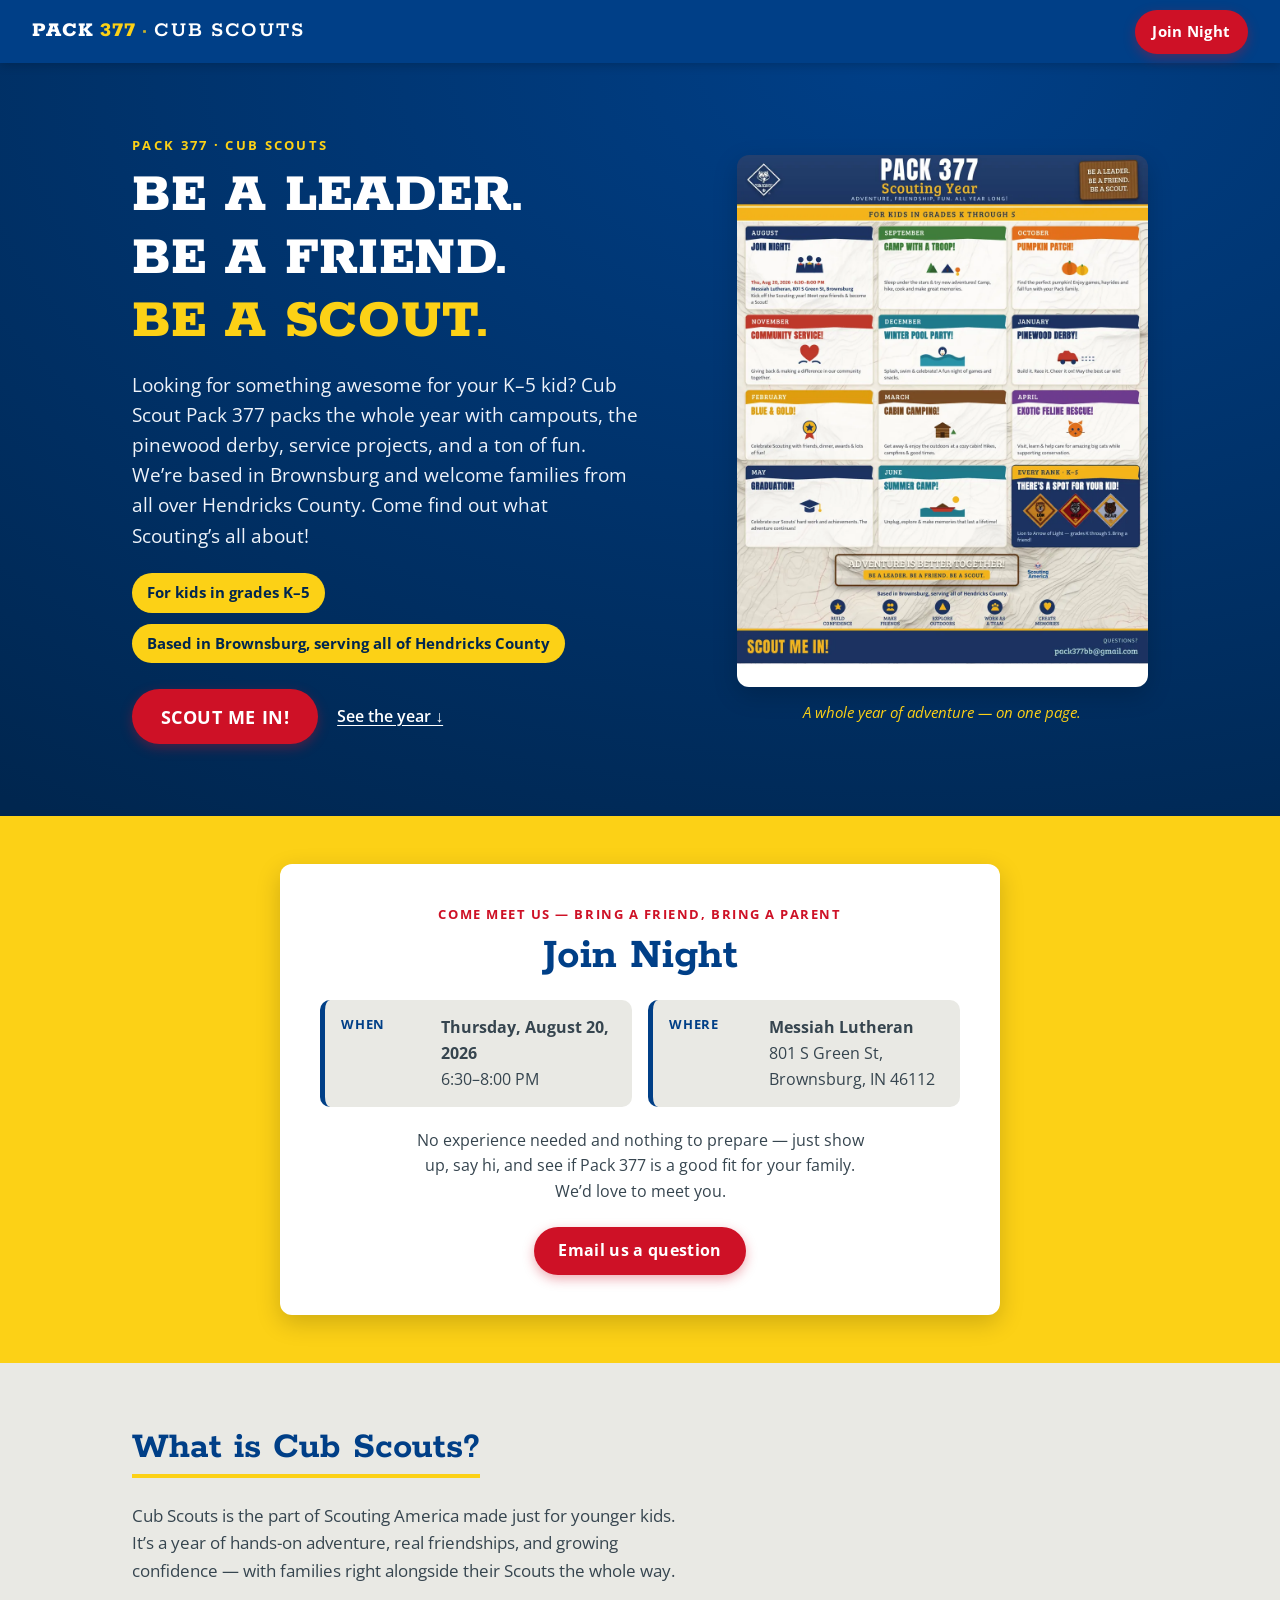
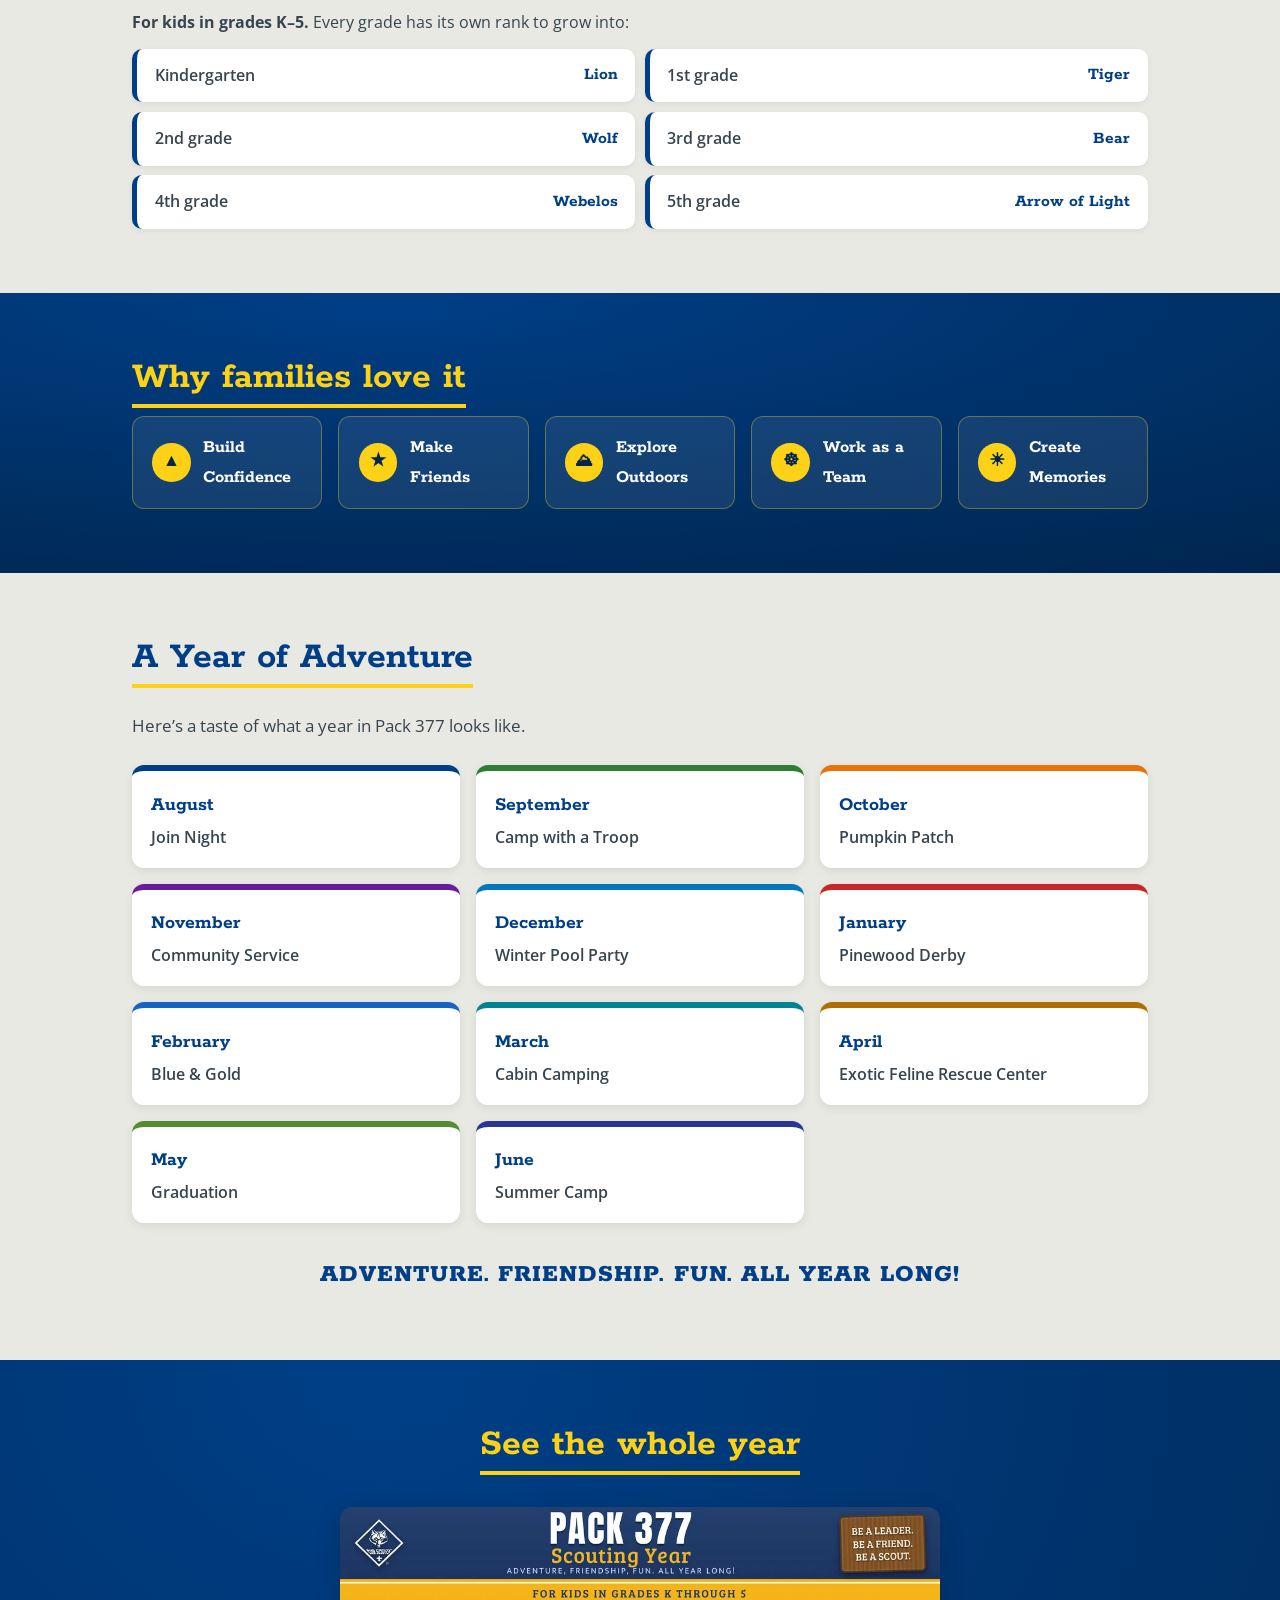
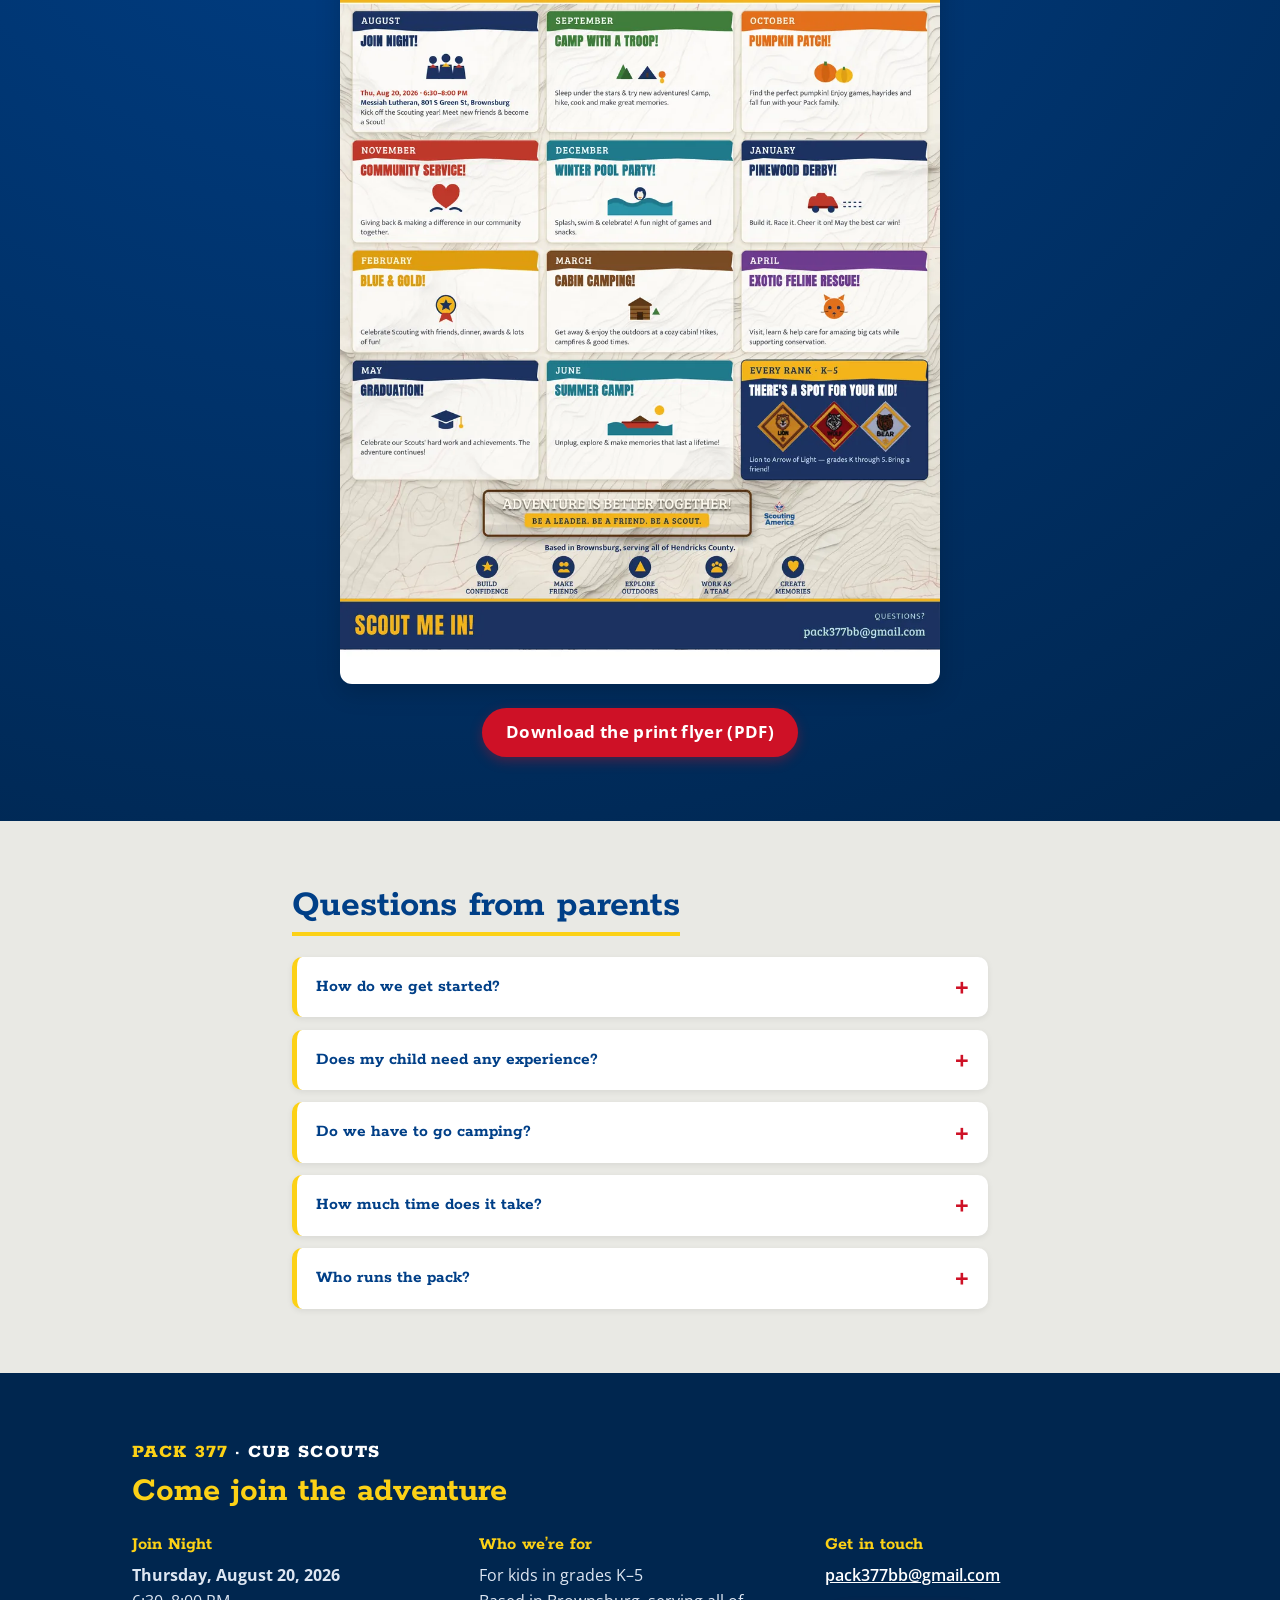
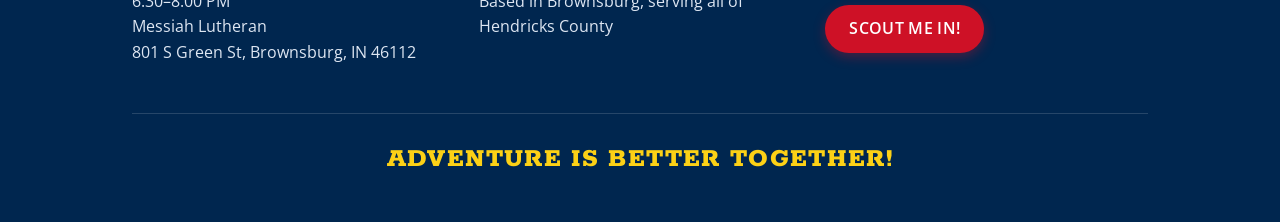
==== index.html @ d2c33398 "Build Pack 377 public recruiting site for GitHub Pages Static landing page (HTML + CSS, no build ste" ====
<!DOCTYPE html>
<html lang="en">
<head>
  <meta charset="utf-8">
  <meta name="viewport" content="width=device-width, initial-scale=1">
  <title>Cub Scout Pack 377 — Brownsburg, Indiana | Join Night Aug 20, 2026</title>
  <meta name="description" content="Cub Scout Pack 377 is for kids in grades K–5, based in Brownsburg and serving all of Hendricks County, Indiana. A whole year of campouts, the pinewood derby, and fun. Join Night: Thursday, August 20, 2026, 6:30–8:00 PM at Messiah Lutheran, Brownsburg.">
  <meta name="theme-color" content="#003F87">

  <!-- Open Graph -->
  <meta property="og:type" content="website">
  <meta property="og:title" content="Cub Scout Pack 377 — Brownsburg, Indiana">
  <meta property="og:description" content="For kids in grades K–5. Based in Brownsburg, serving all of Hendricks County. Join us at Join Night — Thursday, August 20, 2026, 6:30–8:00 PM at Messiah Lutheran.">
  <meta property="og:image" content="assets/flyer-scouting-year.png">
  <meta property="og:image:alt" content="Pack 377 Scouting Year flyer showing a full year of Cub Scout adventures for kids in grades K–5.">

  <link rel="preconnect" href="https://fonts.googleapis.com">
  <link rel="preconnect" href="https://fonts.gstatic.com" crossorigin>
  <link href="https://fonts.googleapis.com/css2?family=Rokkitt:wght@400;600;700;800&family=Open+Sans:wght@400;600;700&display=swap" rel="stylesheet">

  <link rel="stylesheet" href="assets/styles.css">
</head>
<body>
  <a class="skip" href="#main">Skip to content</a>

  <header class="site-header">
    <a class="lockup" href="#top" aria-label="Pack 377, Cub Scouts — home">
      <span class="lk-pack">PACK</span><span class="lk-num">377</span>
      <span class="lk-dot" aria-hidden="true">·</span>
      <span class="lk-cub">CUB SCOUTS</span>
    </a>
    <a class="btn btn-cta header-cta" href="#join">Join Night</a>
  </header>

  <main id="main">

    <!-- (2) HERO -->
    <section id="top" class="hero" aria-labelledby="hero-h">
      <div class="hero-inner">
        <div class="hero-copy">
          <p class="eyebrow">Pack 377 &middot; Cub Scouts</p>
          <h1 id="hero-h">BE A LEADER.<br>BE A FRIEND.<br><span class="gold">BE A SCOUT.</span></h1>
          <p class="lede">Looking for something awesome for your K&ndash;5 kid? Cub Scout Pack 377 packs
            the whole year with campouts, the pinewood derby, service projects, and a ton of fun.
            We&rsquo;re based in Brownsburg and welcome families from all over Hendricks County.
            Come find out what Scouting&rsquo;s all about!</p>
          <ul class="facts">
            <li class="fact">For kids in grades K&ndash;5</li>
            <li class="fact">Based in Brownsburg, serving all of Hendricks County</li>
          </ul>
          <div class="hero-actions">
            <a class="btn btn-cta" href="#join">SCOUT ME IN!</a>
            <a class="link-quiet" href="#year">See the year &darr;</a>
          </div>
        </div>

        <figure class="hero-flyer">
          <picture>
            <source srcset="assets/flyer-scouting-year-web.webp" type="image/webp">
            <img src="assets/flyer-scouting-year-web.png"
                 width="1700" height="2200"
                 loading="eager" decoding="async"
                 alt="Pack 377 Cub Scouts 'Scouting Year' flyer for kids in grades K–5, based in Brownsburg and serving all of Hendricks County, Indiana. It lays out a full year of monthly adventures — August Join Night, camping, the pumpkin patch, community service, a winter pool party, the pinewood derby, Blue & Gold, cabin camping, the Exotic Feline Rescue Center, graduation, and summer camp. Join Night is Thursday, August 20, 2026, 6:30 to 8:00 PM at Messiah Lutheran, 801 S Green St, Brownsburg.">
          </picture>
          <figcaption>A whole year of adventure &mdash; on one page.</figcaption>
        </figure>
      </div>
    </section>

    <!-- (3) JOIN NIGHT CALL-OUT -->
    <section id="join" class="join" aria-labelledby="join-h">
      <div class="join-card">
        <p class="join-kicker">Come meet us &mdash; bring a friend, bring a parent</p>
        <h2 id="join-h">Join Night</h2>
        <dl class="join-details">
          <div class="join-row">
            <dt>When</dt>
            <dd><strong>Thursday, August 20, 2026</strong><br>6:30&ndash;8:00 PM</dd>
          </div>
          <div class="join-row">
            <dt>Where</dt>
            <dd><strong>Messiah Lutheran</strong><br>801 S Green St, Brownsburg, IN 46112</dd>
          </div>
        </dl>
        <p class="join-note">No experience needed and nothing to prepare &mdash; just show up,
          say hi, and see if Pack 377 is a good fit for your family. We&rsquo;d love to meet you.</p>
        <a class="btn btn-cta" href="mailto:pack377bb@gmail.com?subject=Pack%20377%20Join%20Night">Email us a question</a>
      </div>
    </section>

    <!-- (4) WHAT IS CUB SCOUTS -->
    <section id="about" class="band band-light" aria-labelledby="about-h">
      <div class="wrap">
        <h2 id="about-h" class="section-h">What is Cub Scouts?</h2>
        <p class="band-lede">Cub Scouts is the part of Scouting America made just for younger kids.
          It&rsquo;s a year of hands-on adventure, real friendships, and growing confidence &mdash;
          with families right alongside their Scouts the whole way.</p>
        <p class="restate"><strong>For kids in grades K&ndash;5.</strong> Every grade has its own rank
          to grow into:</p>
        <ul class="ranks">
          <li><span class="grade">Kindergarten</span><span class="rank">Lion</span></li>
          <li><span class="grade">1st grade</span><span class="rank">Tiger</span></li>
          <li><span class="grade">2nd grade</span><span class="rank">Wolf</span></li>
          <li><span class="grade">3rd grade</span><span class="rank">Bear</span></li>
          <li><span class="grade">4th grade</span><span class="rank">Webelos</span></li>
          <li><span class="grade">5th grade</span><span class="rank">Arrow of Light</span></li>
        </ul>
      </div>
    </section>

    <!-- (5) FIVE PILLARS -->
    <section class="band band-blue" aria-labelledby="pillars-h">
      <div class="wrap">
        <h2 id="pillars-h" class="section-h on-blue">Why families love it</h2>
        <ul class="pillars">
          <li class="pillar"><span class="pillar-icon" aria-hidden="true">&#9650;</span>Build Confidence</li>
          <li class="pillar"><span class="pillar-icon" aria-hidden="true">&#9733;</span>Make Friends</li>
          <li class="pillar"><span class="pillar-icon" aria-hidden="true">&#9968;</span>Explore Outdoors</li>
          <li class="pillar"><span class="pillar-icon" aria-hidden="true">&#9784;</span>Work as a Team</li>
          <li class="pillar"><span class="pillar-icon" aria-hidden="true">&#9728;</span>Create Memories</li>
        </ul>
      </div>
    </section>

    <!-- (6) YEAR OF ADVENTURE -->
    <section id="year" class="band band-light" aria-labelledby="year-h">
      <div class="wrap">
        <h2 id="year-h" class="section-h">A Year of Adventure</h2>
        <p class="band-lede">Here&rsquo;s a taste of what a year in Pack 377 looks like.</p>
        <ol class="months" role="list">
          <li class="month m1"><span class="m-name">August</span><span class="m-act">Join Night</span></li>
          <li class="month m2"><span class="m-name">September</span><span class="m-act">Camp with a Troop</span></li>
          <li class="month m3"><span class="m-name">October</span><span class="m-act">Pumpkin Patch</span></li>
          <li class="month m4"><span class="m-name">November</span><span class="m-act">Community Service</span></li>
          <li class="month m5"><span class="m-name">December</span><span class="m-act">Winter Pool Party</span></li>
          <li class="month m6"><span class="m-name">January</span><span class="m-act">Pinewood Derby</span></li>
          <li class="month m7"><span class="m-name">February</span><span class="m-act">Blue &amp; Gold</span></li>
          <li class="month m8"><span class="m-name">March</span><span class="m-act">Cabin Camping</span></li>
          <li class="month m9"><span class="m-name">April</span><span class="m-act">Exotic Feline Rescue Center</span></li>
          <li class="month m10"><span class="m-name">May</span><span class="m-act">Graduation</span></li>
          <li class="month m11"><span class="m-name">June</span><span class="m-act">Summer Camp</span></li>
        </ol>
        <p class="tagline">ADVENTURE. FRIENDSHIP. FUN. ALL YEAR LONG!</p>
      </div>
    </section>

    <!-- (7) FLYER SHOWCASE -->
    <section id="flyer" class="band band-blue" aria-labelledby="flyer-h">
      <div class="wrap flyer-wrap">
        <h2 id="flyer-h" class="section-h on-blue">See the whole year</h2>
        <figure class="flyer-showcase">
          <picture>
            <source srcset="assets/flyer-scouting-year-web.webp" type="image/webp">
            <img src="assets/flyer-scouting-year-web.png"
                 width="1700" height="2200"
                 loading="lazy" decoding="async"
                 alt="Full Pack 377 'Scouting Year' flyer. Cub Scouts for kids in grades K–5, based in Brownsburg and serving all of Hendricks County, Indiana. The flyer lists the year of activities month by month — Join Night, camping, pumpkin patch, community service, winter pool party, pinewood derby, Blue & Gold, cabin camping, the Exotic Feline Rescue Center, graduation, and summer camp — and gives the Join Night details: Thursday, August 20, 2026, 6:30 to 8:00 PM at Messiah Lutheran, 801 S Green St, Brownsburg.">
          </picture>
        </figure>
        <a class="btn btn-cta flyer-dl" href="flyers/pack-377-scouting-year-2026.pdf" download>Download the print flyer (PDF)</a>
      </div>
    </section>

    <!-- (8) FAQ -->
    <section id="faq" class="band band-light" aria-labelledby="faq-h">
      <div class="wrap faq-wrap">
        <h2 id="faq-h" class="section-h">Questions from parents</h2>

        <details>
          <summary>How do we get started?</summary>
          <p>Easy &mdash; come to Join Night on Thursday, August 20, 2026, 6:30&ndash;8:00 PM at
            Messiah Lutheran, 801 S Green St, Brownsburg. Meet the families, ask your questions,
            and sign up right there. Can&rsquo;t make it? Email us anytime at
            <a href="mailto:pack377bb@gmail.com">pack377bb@gmail.com</a>.</p>
        </details>

        <details>
          <summary>Does my child need any experience?</summary>
          <p>Not at all. Every Scout starts somewhere, and most kids are brand new when they join.
            We&rsquo;ll help you and your child find their footing from day one.</p>
        </details>

        <details>
          <summary>Do we have to go camping?</summary>
          <p>Camping is one of the best parts of the year, but you go at your family&rsquo;s pace.
            There&rsquo;s plenty of fun close to home &mdash; the pinewood derby, service projects,
            and pack events &mdash; alongside the outdoor adventures.</p>
        </details>

        <details>
          <summary>How much time does it take?</summary>
          <p>Pack 377 plans activities across the whole year so families can pick what fits their
            schedule. Come to what you can &mdash; we&rsquo;re a family-first pack and we get that
            life is busy.</p>
        </details>

        <details>
          <summary>Who runs the pack?</summary>
          <p>Pack 377 is led by volunteer parents and family members, just like you. It runs because
            families pitch in together &mdash; and there&rsquo;s a place for every grown-up who wants
            to help. Questions? Reach us at
            <a href="mailto:pack377bb@gmail.com">pack377bb@gmail.com</a>.</p>
        </details>
      </div>
    </section>
  </main>

  <!-- (9) FOOTER -->
  <footer class="site-footer" aria-labelledby="footer-h">
    <div class="wrap">
      <p class="footer-lockup"><span class="gold">PACK 377</span> &middot; CUB SCOUTS</p>
      <h2 id="footer-h" class="footer-h">Come join the adventure</h2>

      <div class="footer-grid">
        <div class="footer-block">
          <h3>Join Night</h3>
          <p><strong>Thursday, August 20, 2026</strong><br>
             6:30&ndash;8:00 PM<br>
             Messiah Lutheran<br>
             801 S Green St, Brownsburg, IN 46112</p>
        </div>
        <div class="footer-block">
          <h3>Who we&rsquo;re for</h3>
          <p>For kids in grades K&ndash;5<br>
             Based in Brownsburg, serving all of Hendricks County</p>
        </div>
        <div class="footer-block">
          <h3>Get in touch</h3>
          <p><a href="mailto:pack377bb@gmail.com">pack377bb@gmail.com</a></p>
          <a class="btn btn-cta" href="#join">SCOUT ME IN!</a>
        </div>
      </div>

      <p class="footer-tag gold">ADVENTURE IS BETTER TOGETHER!</p>
    </div>
  </footer>
</body>
</html>
---- assets/styles.css ----
/* ====== Pack 377 — Trailhead ====== */
:root{
  --cub-blue:#003F87;
  --blue-deep:#00264f;
  --gold:#FCD116;
  --red:#CE1126;
  --red-dark:#a50d1e;
  --charcoal:#36454F;
  --offwhite:#E9E9E4;
  --white:#FFFFFF;
  --radius:12px;
  --shadow:0 8px 24px rgba(0,0,0,.18);
  --wrap:1080px;
  --serif:"Rokkitt",Georgia,serif;
  --sans:"Open Sans",Verdana,Arial,sans-serif;
}

*,*::before,*::after{box-sizing:border-box}
html{scroll-behavior:smooth}
@media (prefers-reduced-motion:reduce){html{scroll-behavior:auto}}

body{
  margin:0;
  font-family:var(--sans);
  color:var(--charcoal);
  background:var(--white);
  line-height:1.6;
  -webkit-font-smoothing:antialiased;
}

img{max-width:100%;height:auto;display:block}

a{color:var(--cub-blue)}
a:hover{color:var(--red-dark)}

h1,h2,h3{font-family:var(--serif);line-height:1.1;margin:0}

.wrap{max-width:var(--wrap);margin-inline:auto;padding-inline:clamp(1rem,4vw,2rem)}

/* ---- Accessibility ---- */
.skip{
  position:absolute;left:-9999px;top:0;z-index:1000;
  background:var(--white);color:var(--cub-blue);
  padding:.75rem 1rem;border-radius:0 0 var(--radius) 0;font-weight:700;
}
.skip:focus{left:0}

:focus-visible{
  outline:3px solid var(--gold);
  outline-offset:3px;
  border-radius:4px;
}
.band-blue :focus-visible,.hero :focus-visible,.site-header :focus-visible,.site-footer :focus-visible{
  outline-color:var(--white);
}

/* ---- Buttons ---- */
.btn{
  display:inline-flex;align-items:center;justify-content:center;
  min-height:44px;padding:.7rem 1.5rem;
  font-family:var(--sans);font-weight:700;font-size:1rem;
  text-decoration:none;border-radius:50px;border:0;cursor:pointer;
  transition:transform .12s ease,background-color .12s ease;
}
.btn-cta{
  background:var(--red);color:var(--white);
  letter-spacing:.02em;text-transform:none;
  box-shadow:0 4px 12px rgba(206,17,38,.35);
}
.btn-cta:hover,.btn-cta:focus-visible{background:var(--red-dark);color:var(--white);transform:translateY(-1px)}

/* ---- Header ---- */
.site-header{
  position:sticky;top:0;z-index:100;
  display:flex;align-items:center;justify-content:space-between;gap:1rem;
  background:var(--cub-blue);
  padding:.6rem clamp(1rem,4vw,2rem);
  box-shadow:0 2px 10px rgba(0,0,0,.2);
}
.lockup{
  display:flex;align-items:center;gap:.4rem;flex-wrap:wrap;
  font-family:var(--serif);font-weight:800;letter-spacing:.04em;
  text-decoration:none;color:var(--white);font-size:clamp(1rem,3.5vw,1.35rem);
}
.lockup .lk-num{color:var(--gold)}
.lockup .lk-dot{color:var(--gold);opacity:.8}
.lockup .lk-cub{font-weight:600;letter-spacing:.08em}
.header-cta{padding:.55rem 1.1rem;min-height:44px;font-size:.95rem;white-space:nowrap}

/* ---- Hero ---- */
.hero{
  background:
    radial-gradient(120% 120% at 70% 0%, var(--cub-blue) 0%, var(--blue-deep) 100%);
  color:var(--white);
  padding:clamp(2rem,6vw,4.5rem) 0;
}
.hero-inner{
  max-width:var(--wrap);margin-inline:auto;
  padding-inline:clamp(1rem,4vw,2rem);
  display:grid;grid-template-columns:minmax(0,1fr);gap:clamp(1.5rem,5vw,3rem);
}
.eyebrow{
  text-transform:uppercase;letter-spacing:.18em;font-weight:700;
  font-size:.8rem;color:var(--gold);margin:0 0 .5rem;
}
.hero h1{
  font-size:clamp(2.2rem,8vw,3.6rem);font-weight:800;
  color:var(--white);margin:0 0 1rem;letter-spacing:.01em;
}
.hero h1 .gold{color:var(--gold)}
.lede{font-size:clamp(1.02rem,2.4vw,1.18rem);max-width:46ch;margin:0 0 1.4rem;color:#eef3fa}

.facts{list-style:none;margin:0 0 1.6rem;padding:0;display:flex;flex-wrap:wrap;gap:.6rem}
.fact{
  background:var(--gold);color:var(--blue-deep);
  font-weight:700;font-size:.92rem;
  padding:.5rem .95rem;border-radius:50px;
}

.hero-actions{display:flex;align-items:center;gap:1.2rem;flex-wrap:wrap}
.hero-actions .btn-cta{font-size:1.1rem;padding:.85rem 1.8rem;text-transform:uppercase;letter-spacing:.03em}
.link-quiet{
  color:var(--white);font-weight:600;text-decoration:underline;
  text-underline-offset:3px;min-height:44px;display:inline-flex;align-items:center;
}
.link-quiet:hover{color:var(--gold)}

.hero-flyer{margin:0}
.hero-flyer img{
  width:100%;max-width:520px;margin-inline:auto;
  aspect-ratio:1700/2200;
  border-radius:var(--radius);
  box-shadow:var(--shadow);
  background:#fff;
}
.hero-flyer figcaption{
  text-align:center;margin-top:.8rem;font-style:italic;
  color:var(--gold);font-size:.95rem;
}

/* ---- Join Night card ---- */
.join{background:var(--gold);padding:clamp(2rem,5vw,3rem) 0}
.join-card{
  max-width:720px;margin-inline:auto;
  background:var(--white);color:var(--charcoal);
  border-radius:var(--radius);box-shadow:var(--shadow);
  padding:clamp(1.5rem,5vw,2.5rem);
  text-align:center;margin-inline:clamp(1rem,4vw,auto);
}
.join-kicker{
  text-transform:uppercase;letter-spacing:.12em;font-weight:700;
  font-size:.8rem;color:var(--red);margin:0 0 .4rem;
}
.join-card h2{font-size:clamp(2rem,6vw,2.8rem);color:var(--cub-blue);margin:0 0 1.2rem}
.join-details{
  display:grid;grid-template-columns:1fr;gap:1rem;
  margin:0 0 1.3rem;text-align:left;
}
.join-row{
  display:grid;grid-template-columns:5.5rem 1fr;gap:.75rem;align-items:start;
  padding:.9rem 1rem;background:var(--offwhite);border-radius:10px;
  border-left:5px solid var(--cub-blue);
}
.join-row dt{
  font-weight:700;text-transform:uppercase;letter-spacing:.06em;
  font-size:.8rem;color:var(--cub-blue);
}
.join-row dd{margin:0;font-size:1.02rem}
.join-note{max-width:50ch;margin:0 auto 1.4rem}
.join-card .btn-cta{font-size:1rem}

/* ---- Bands ---- */
.band{padding:clamp(2.5rem,6vw,4rem) 0}
.band-light{background:var(--offwhite);color:var(--charcoal)}
.band-blue{
  background:radial-gradient(120% 120% at 30% 0%, var(--cub-blue) 0%, var(--blue-deep) 100%);
  color:var(--white);
}
.section-h{
  font-size:clamp(1.7rem,5vw,2.4rem);color:var(--cub-blue);
  margin:0 0 .5rem;display:inline-block;
  border-bottom:4px solid var(--gold);padding-bottom:.3rem;
}
.section-h.on-blue{color:var(--gold);border-bottom-color:var(--gold)}
.band-lede{font-size:1.08rem;max-width:55ch;margin:1rem 0 1.6rem}
.band-blue .band-lede{color:#eef3fa}

/* ---- Ranks ---- */
.restate{margin:1.2rem 0 .8rem}
.ranks{
  list-style:none;margin:0;padding:0;
  display:grid;grid-template-columns:1fr;gap:.6rem;
}
.ranks li{
  display:flex;justify-content:space-between;align-items:center;gap:1rem;
  background:var(--white);border-radius:10px;
  padding:.8rem 1.1rem;border-left:5px solid var(--cub-blue);
  box-shadow:0 2px 6px rgba(0,0,0,.06);
}
.ranks .grade{font-weight:600}
.ranks .rank{
  font-family:var(--serif);font-weight:700;font-size:1.1rem;
  color:var(--cub-blue);
}

/* ---- Pillars ---- */
.pillars{
  list-style:none;margin:0;padding:0;
  display:grid;grid-template-columns:1fr;gap:1rem;
}
.pillar{
  display:flex;align-items:center;gap:.8rem;
  background:rgba(255,255,255,.08);
  border:1px solid rgba(252,209,22,.35);
  border-radius:var(--radius);padding:1rem 1.2rem;
  font-family:var(--serif);font-weight:700;font-size:1.15rem;color:var(--white);
}
.pillar-icon{
  display:inline-flex;align-items:center;justify-content:center;
  width:2.4rem;height:2.4rem;flex:0 0 auto;
  background:var(--gold);color:var(--blue-deep);border-radius:50%;
  font-size:1.1rem;
}

/* ---- Year of Adventure ---- */
.months{
  list-style:none;margin:0;padding:0;
  display:grid;grid-template-columns:1fr;gap:1rem;
}
.month{
  background:var(--white);border-radius:var(--radius);
  box-shadow:0 3px 10px rgba(0,0,0,.08);
  padding:1.1rem 1.2rem;
  border-top:6px solid var(--cub-blue);
}
.m-name{
  display:block;font-family:var(--serif);font-weight:700;
  font-size:1.25rem;color:var(--cub-blue);margin-bottom:.2rem;
}
.m-act{display:block;font-weight:600;font-size:1.02rem;color:var(--charcoal)}
/* colored-tab rotation (decorative accents only) */
.m1{border-top-color:#003F87}
.m2{border-top-color:#2e7d32}
.m3{border-top-color:#e8730c}
.m4{border-top-color:#6a1b9a}
.m5{border-top-color:#0277bd}
.m6{border-top-color:#c62828}
.m7{border-top-color:#1565c0}
.m8{border-top-color:#00838f}
.m9{border-top-color:#ad6f00}
.m10{border-top-color:#558b2f}
.m11{border-top-color:#283593}

.tagline{
  font-family:var(--serif);font-weight:800;letter-spacing:.04em;
  font-size:clamp(1.2rem,4vw,1.6rem);color:var(--cub-blue);
  text-align:center;margin:2rem 0 0;
}

/* ---- Flyer showcase ---- */
.flyer-wrap{text-align:center}
.flyer-showcase{margin:1.5rem 0}
.flyer-showcase img{
  width:100%;max-width:600px;margin-inline:auto;
  aspect-ratio:1700/2200;
  border-radius:var(--radius);box-shadow:var(--shadow);background:#fff;
}
.flyer-dl{font-size:1.05rem}

/* ---- FAQ ---- */
.faq-wrap{max-width:760px}
details{
  background:var(--white);border-radius:10px;
  margin-top:.8rem;box-shadow:0 2px 6px rgba(0,0,0,.07);
  border-left:5px solid var(--gold);overflow:hidden;
}
summary{
  cursor:pointer;list-style:none;
  padding:1rem 1.2rem;min-height:44px;
  font-family:var(--serif);font-weight:700;font-size:1.1rem;color:var(--cub-blue);
  display:flex;align-items:center;justify-content:space-between;gap:1rem;
}
summary::-webkit-details-marker{display:none}
summary::after{content:"+";font-size:1.5rem;color:var(--red);font-family:var(--sans);line-height:1}
details[open] summary::after{content:"\2013"}
details p{margin:0;padding:0 1.2rem 1.2rem}

/* ---- Footer ---- */
.site-footer{
  background:var(--blue-deep);color:var(--white);
  padding:clamp(2.5rem,6vw,4rem) 0 2.5rem;
}
.footer-lockup{
  font-family:var(--serif);font-weight:800;letter-spacing:.06em;
  font-size:1.2rem;margin:0 0 .3rem;
}
.footer-h{font-size:clamp(1.6rem,5vw,2.2rem);color:var(--gold);margin:0 0 1.5rem}
.footer-grid{
  display:grid;grid-template-columns:1fr;gap:1.5rem;
  margin-bottom:2rem;
}
.footer-block h3{
  font-family:var(--serif);font-size:1.15rem;color:var(--gold);margin:0 0 .5rem;
}
.footer-block p{margin:0 0 1rem;color:#dde6f2}
.footer-block a{color:var(--white);font-weight:600}
.footer-block a:hover{color:var(--gold)}
.footer-block .btn-cta{color:var(--white)}
.footer-tag{
  font-family:var(--serif);font-weight:800;letter-spacing:.05em;
  font-size:clamp(1.2rem,4vw,1.7rem);text-align:center;
  margin:0;padding-top:1.5rem;border-top:1px solid rgba(255,255,255,.15);
}
.gold{color:var(--gold)}

/* ============ RESPONSIVE ============ */
@media (min-width:560px){
  .facts{gap:.7rem}
  .months{grid-template-columns:1fr 1fr}
  .pillars{grid-template-columns:1fr 1fr}
  .ranks{grid-template-columns:1fr 1fr}
  .join-details{grid-template-columns:1fr 1fr}
  .footer-grid{grid-template-columns:1fr 1fr}
}

@media (min-width:880px){
  .months{grid-template-columns:repeat(3,1fr)}
  .pillars{grid-template-columns:repeat(5,1fr)}
  .footer-grid{grid-template-columns:repeat(3,1fr)}
}

@media (min-width:760px){
  .hero-inner{
    grid-template-columns:minmax(0,1.15fr) minmax(0,.85fr);
    align-items:center;
  }
}
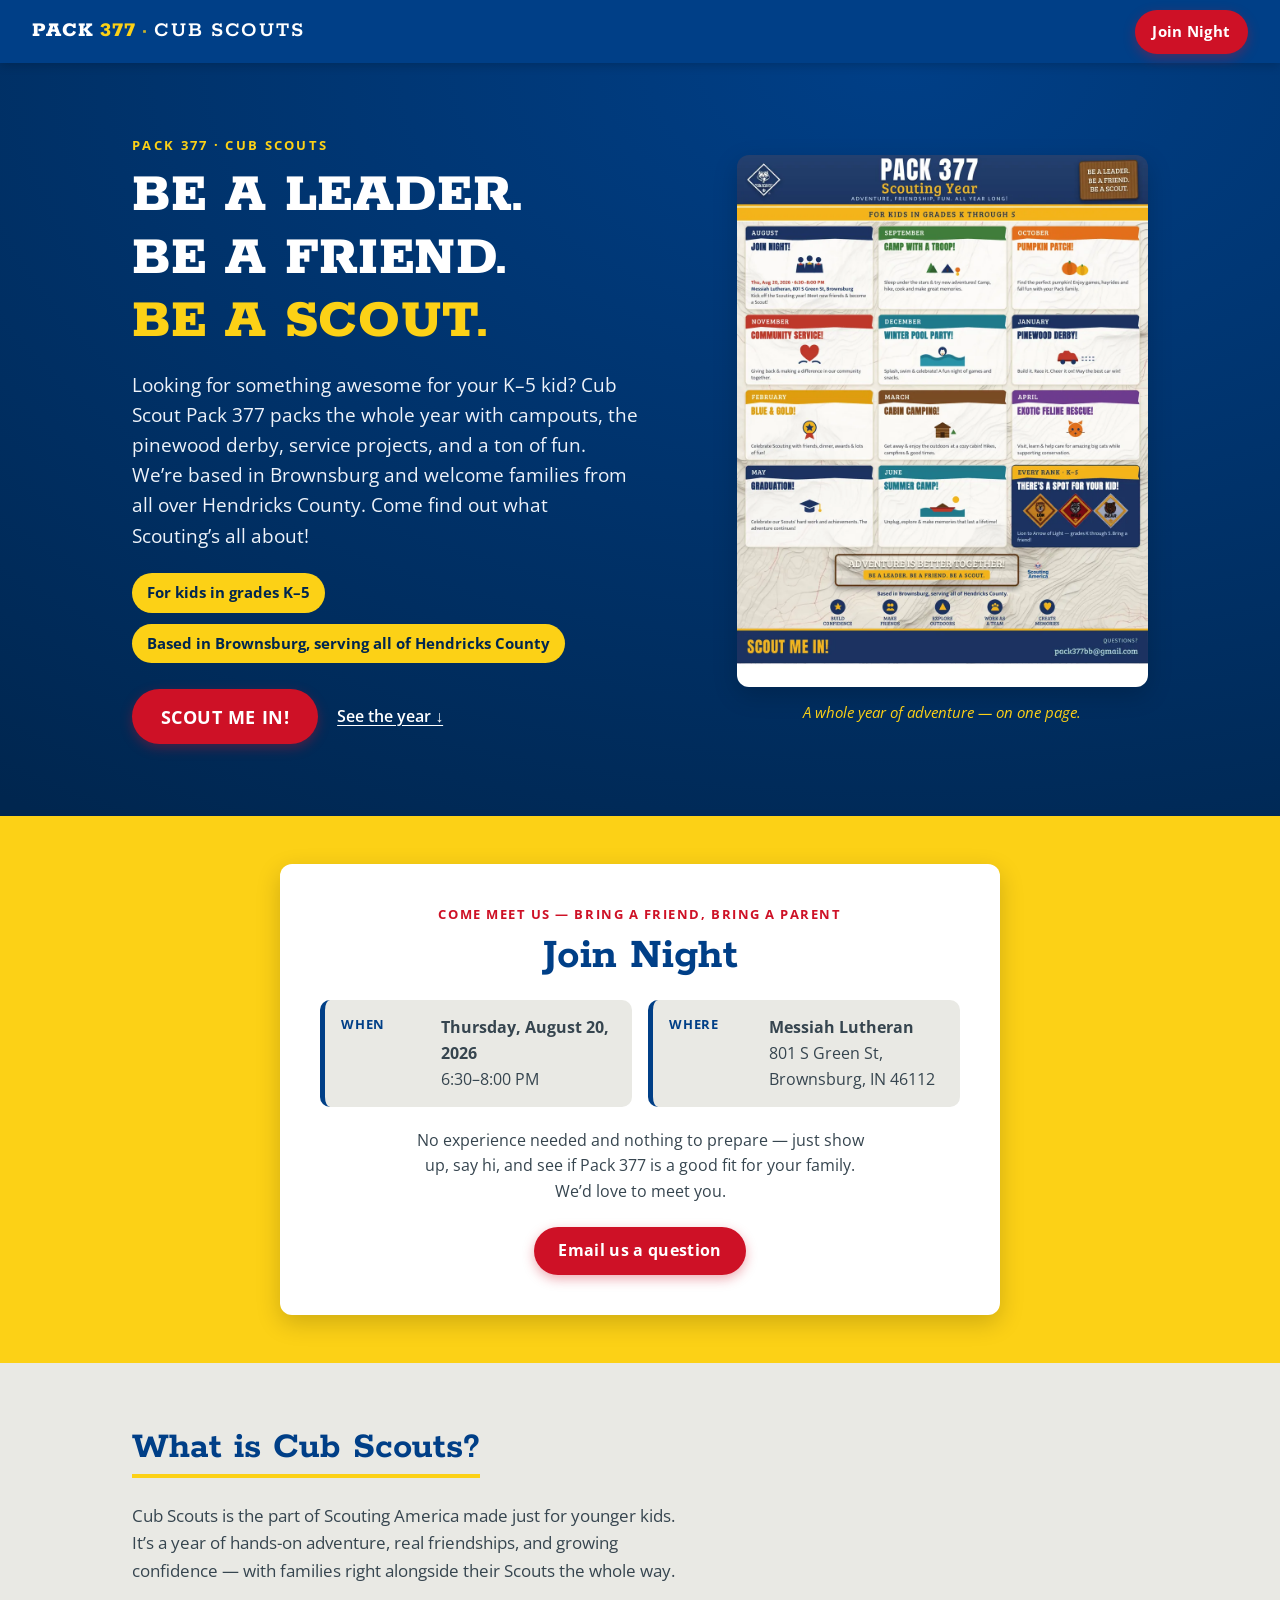
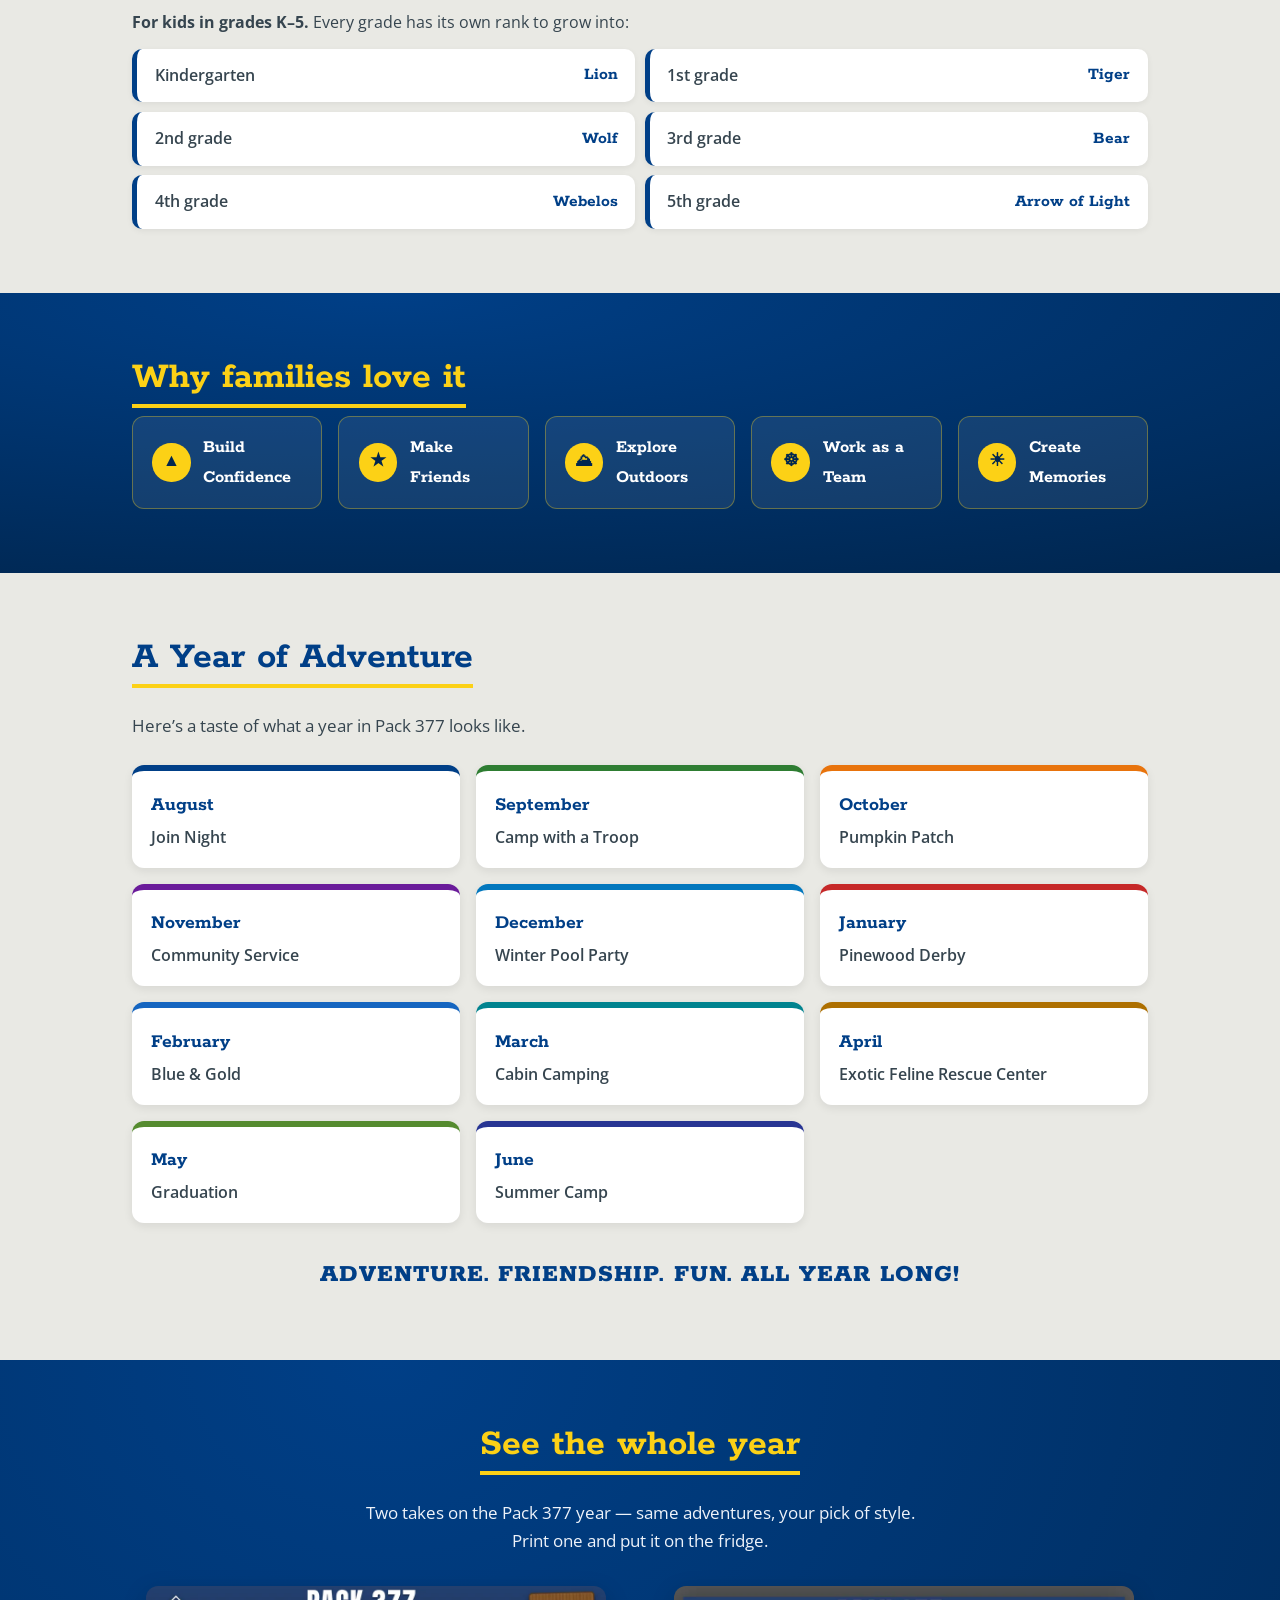
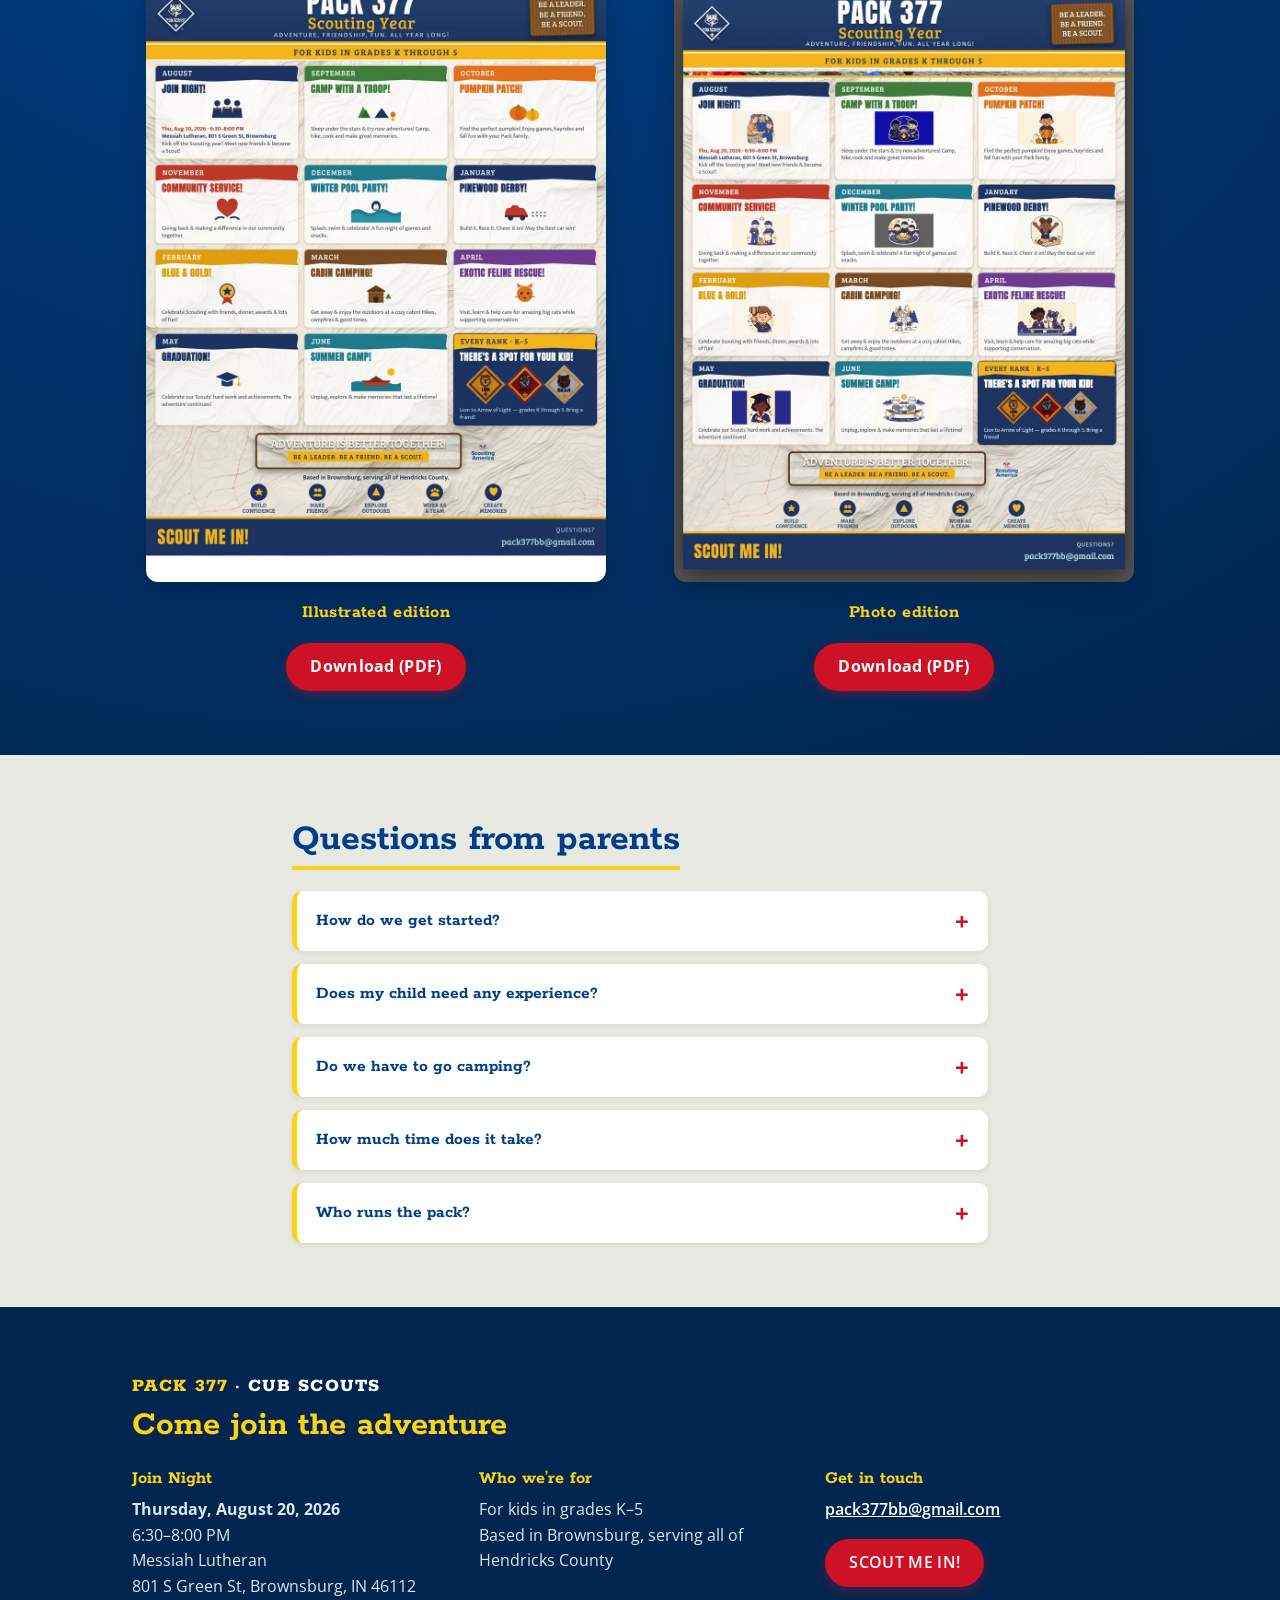
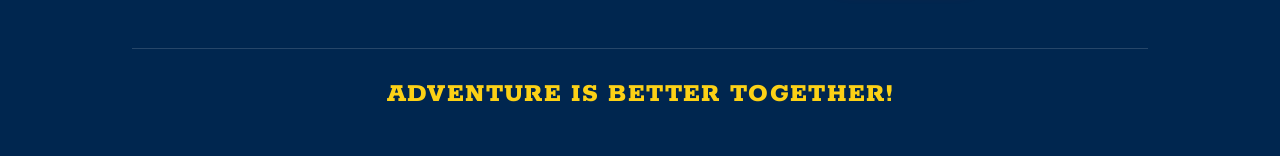
==== commit 2405d156: "Add photo-edition (hero) flyer to the showcase Publishes the second finished "Scouting Year" flyer v" ====
--- a/index.html
+++ b/index.html
@@ -148,16 +148,34 @@
     <section id="flyer" class="band band-blue" aria-labelledby="flyer-h">
       <div class="wrap flyer-wrap">
         <h2 id="flyer-h" class="section-h on-blue">See the whole year</h2>
-        <figure class="flyer-showcase">
-          <picture>
-            <source srcset="assets/flyer-scouting-year-web.webp" type="image/webp">
-            <img src="assets/flyer-scouting-year-web.png"
-                 width="1700" height="2200"
-                 loading="lazy" decoding="async"
-                 alt="Full Pack 377 'Scouting Year' flyer. Cub Scouts for kids in grades K–5, based in Brownsburg and serving all of Hendricks County, Indiana. The flyer lists the year of activities month by month — Join Night, camping, pumpkin patch, community service, winter pool party, pinewood derby, Blue & Gold, cabin camping, the Exotic Feline Rescue Center, graduation, and summer camp — and gives the Join Night details: Thursday, August 20, 2026, 6:30 to 8:00 PM at Messiah Lutheran, 801 S Green St, Brownsburg.">
-          </picture>
-        </figure>
-        <a class="btn btn-cta flyer-dl" href="flyers/pack-377-scouting-year-2026.pdf" download>Download the print flyer (PDF)</a>
+        <p class="band-lede on-blue">Two takes on the Pack 377 year — same adventures, your pick of style. Print one and put it on the fridge.</p>
+        <div class="flyer-gallery">
+
+          <figure class="flyer-card">
+            <picture>
+              <source srcset="assets/flyer-scouting-year-web.webp" type="image/webp">
+              <img src="assets/flyer-scouting-year-web.png"
+                   width="1700" height="2200"
+                   loading="lazy" decoding="async"
+                   alt="Pack 377 'Scouting Year' flyer, illustrated edition. Cub Scouts for kids in grades K–5, based in Brownsburg and serving all of Hendricks County, Indiana. The flyer lists the year of activities month by month — Join Night, camping, pumpkin patch, community service, winter pool party, pinewood derby, Blue & Gold, cabin camping, the Exotic Feline Rescue Center, graduation, and summer camp — and gives the Join Night details: Thursday, August 20, 2026, 6:30 to 8:00 PM at Messiah Lutheran, 801 S Green St, Brownsburg.">
+            </picture>
+            <figcaption>Illustrated edition</figcaption>
+            <a class="btn btn-cta" href="flyers/pack-377-scouting-year-2026.pdf" download>Download (PDF)</a>
+          </figure>
+
+          <figure class="flyer-card">
+            <picture>
+              <source srcset="assets/flyer-scouting-year-hero-web.webp" type="image/webp">
+              <img src="assets/flyer-scouting-year-hero-web.jpg"
+                   width="1700" height="2200"
+                   loading="lazy" decoding="async"
+                   alt="Pack 377 'Scouting Year' flyer, photo edition. The same full year of Cub Scout adventures for kids in grades K–5, based in Brownsburg and serving all of Hendricks County, Indiana, with hand-drawn art for each month and a photo of Pack 377 Scouts at camp. Join Night is Thursday, August 20, 2026, 6:30 to 8:00 PM at Messiah Lutheran, 801 S Green St, Brownsburg.">
+            </picture>
+            <figcaption>Photo edition</figcaption>
+            <a class="btn btn-cta" href="flyers/pack-377-scouting-year-hero-2026.pdf" download>Download (PDF)</a>
+          </figure>
+
+        </div>
       </div>
     </section>
 
--- a/assets/styles.css
+++ b/assets/styles.css
@@ -259,13 +259,24 @@
 
 /* ---- Flyer showcase ---- */
 .flyer-wrap{text-align:center}
-.flyer-showcase{margin:1.5rem 0}
-.flyer-showcase img{
-  width:100%;max-width:600px;margin-inline:auto;
+.flyer-wrap .band-lede{max-width:58ch;margin:1rem auto 2rem}
+.flyer-gallery{
+  display:grid;grid-template-columns:minmax(0,1fr);gap:2.5rem;
+  margin:1.5rem 0 0;
+}
+.flyer-card{
+  margin:0;display:flex;flex-direction:column;align-items:center;gap:1rem;
+}
+.flyer-card picture{display:block;width:100%}
+.flyer-card img{
+  width:100%;max-width:460px;margin-inline:auto;
   aspect-ratio:1700/2200;
   border-radius:var(--radius);box-shadow:var(--shadow);background:#fff;
 }
-.flyer-dl{font-size:1.05rem}
+.flyer-card figcaption{
+  font-family:var(--serif);font-weight:700;font-size:1.15rem;
+  color:var(--gold);letter-spacing:.02em;
+}
 
 /* ---- FAQ ---- */
 .faq-wrap{max-width:760px}
@@ -321,6 +332,7 @@
   .ranks{grid-template-columns:1fr 1fr}
   .join-details{grid-template-columns:1fr 1fr}
   .footer-grid{grid-template-columns:1fr 1fr}
+  .flyer-gallery{grid-template-columns:minmax(0,1fr) minmax(0,1fr);align-items:start}
 }
 
 @media (min-width:880px){
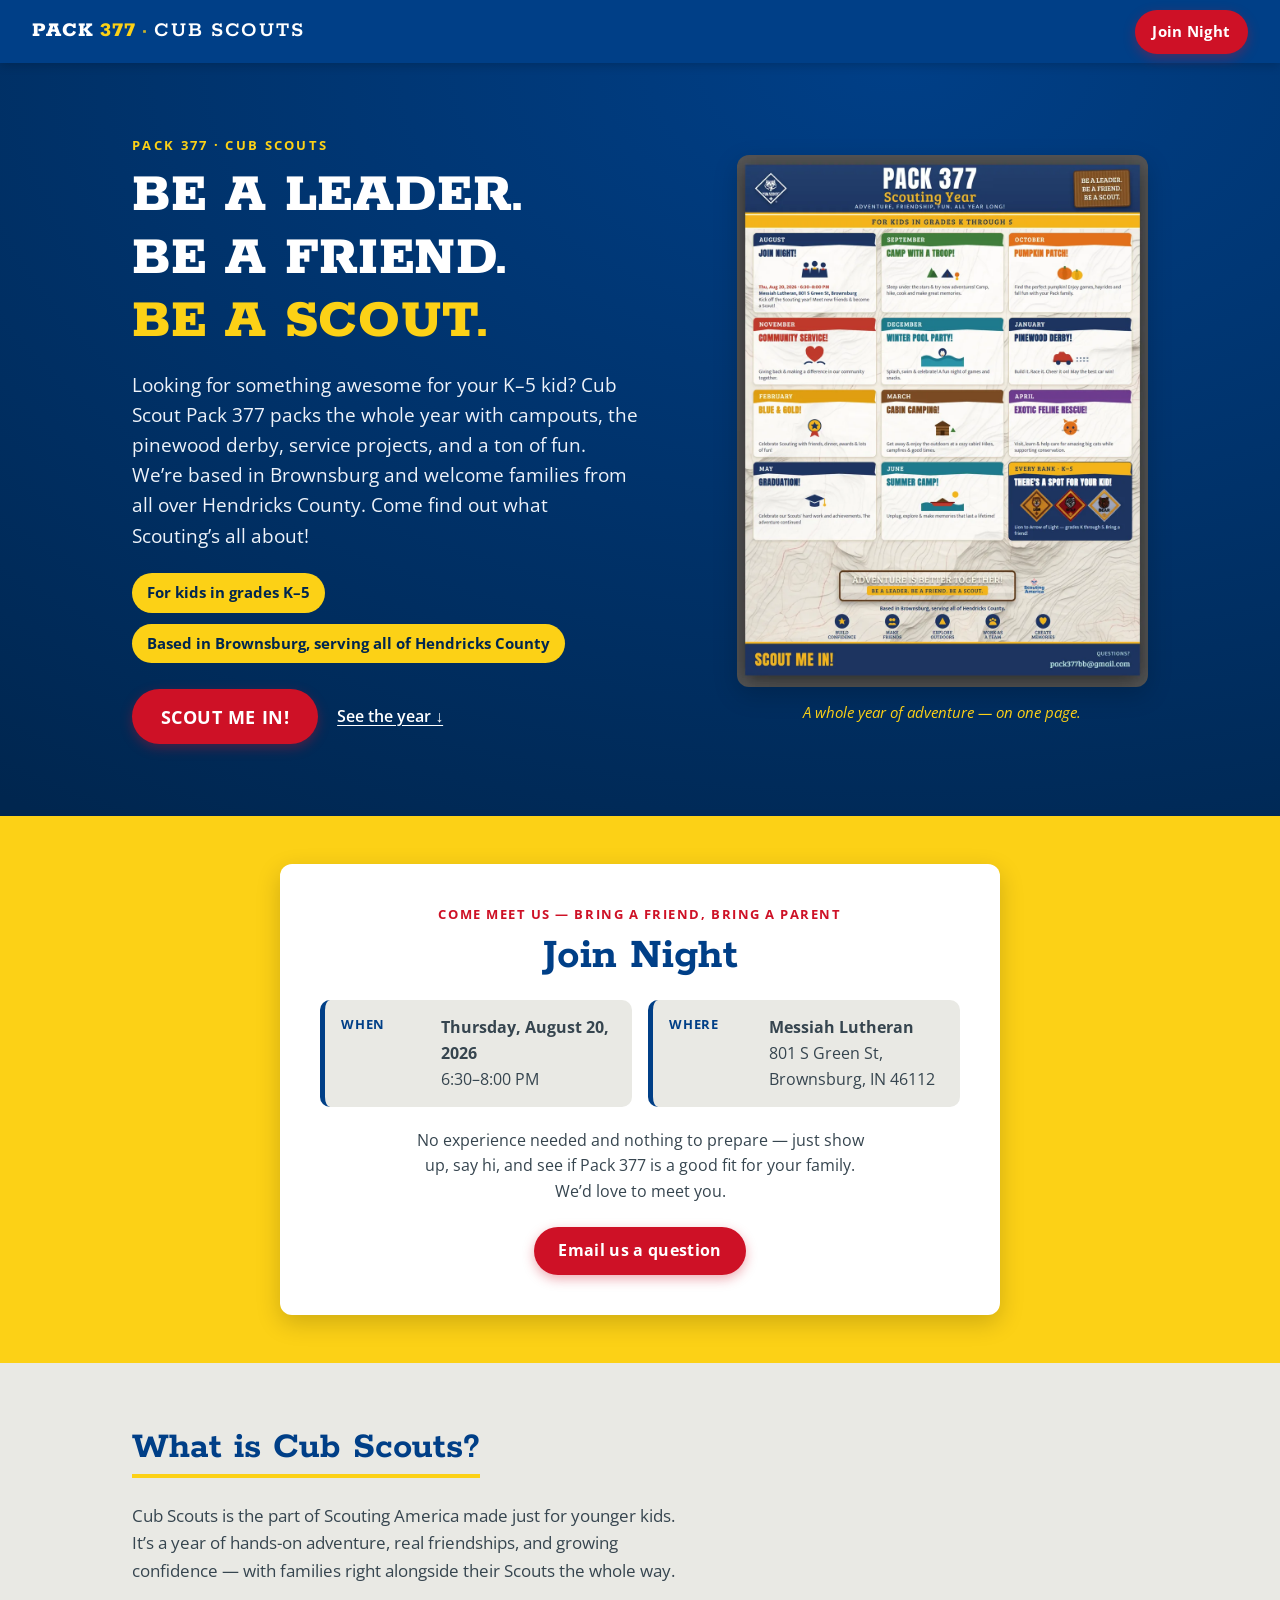
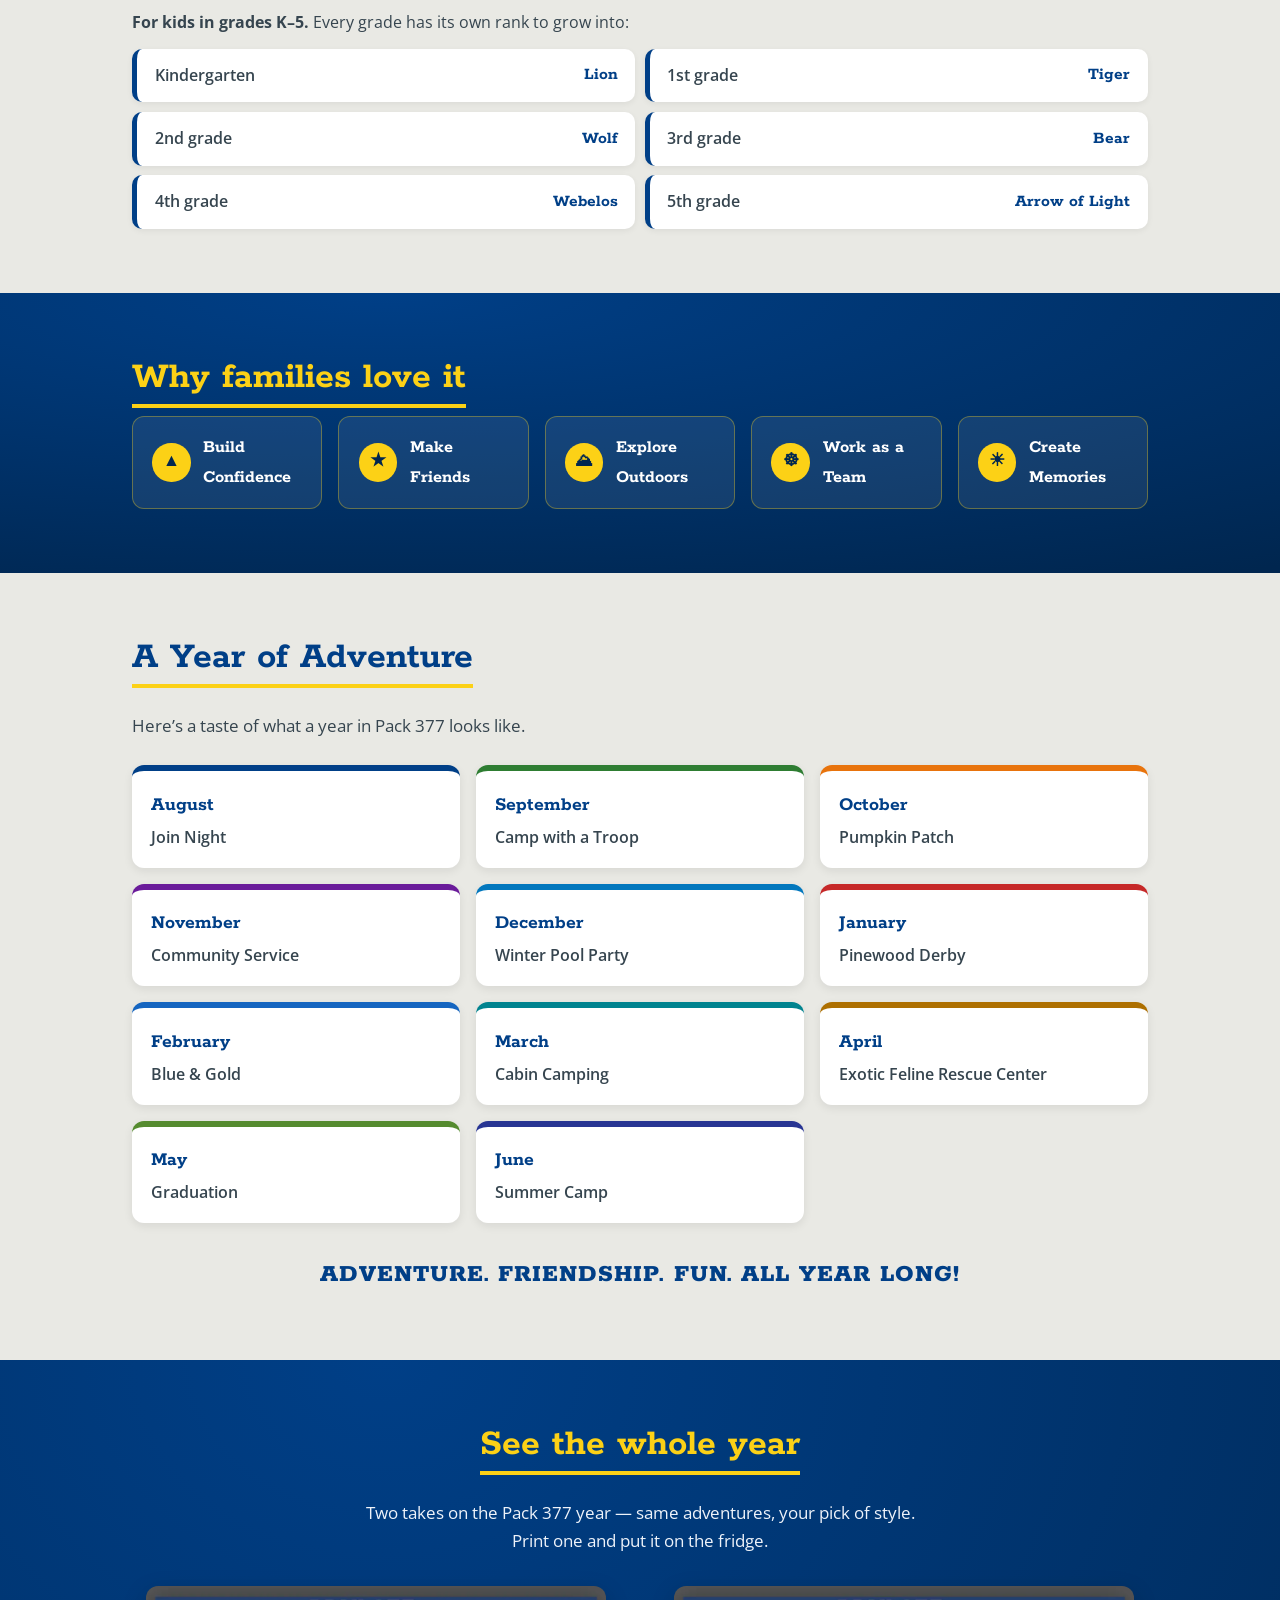
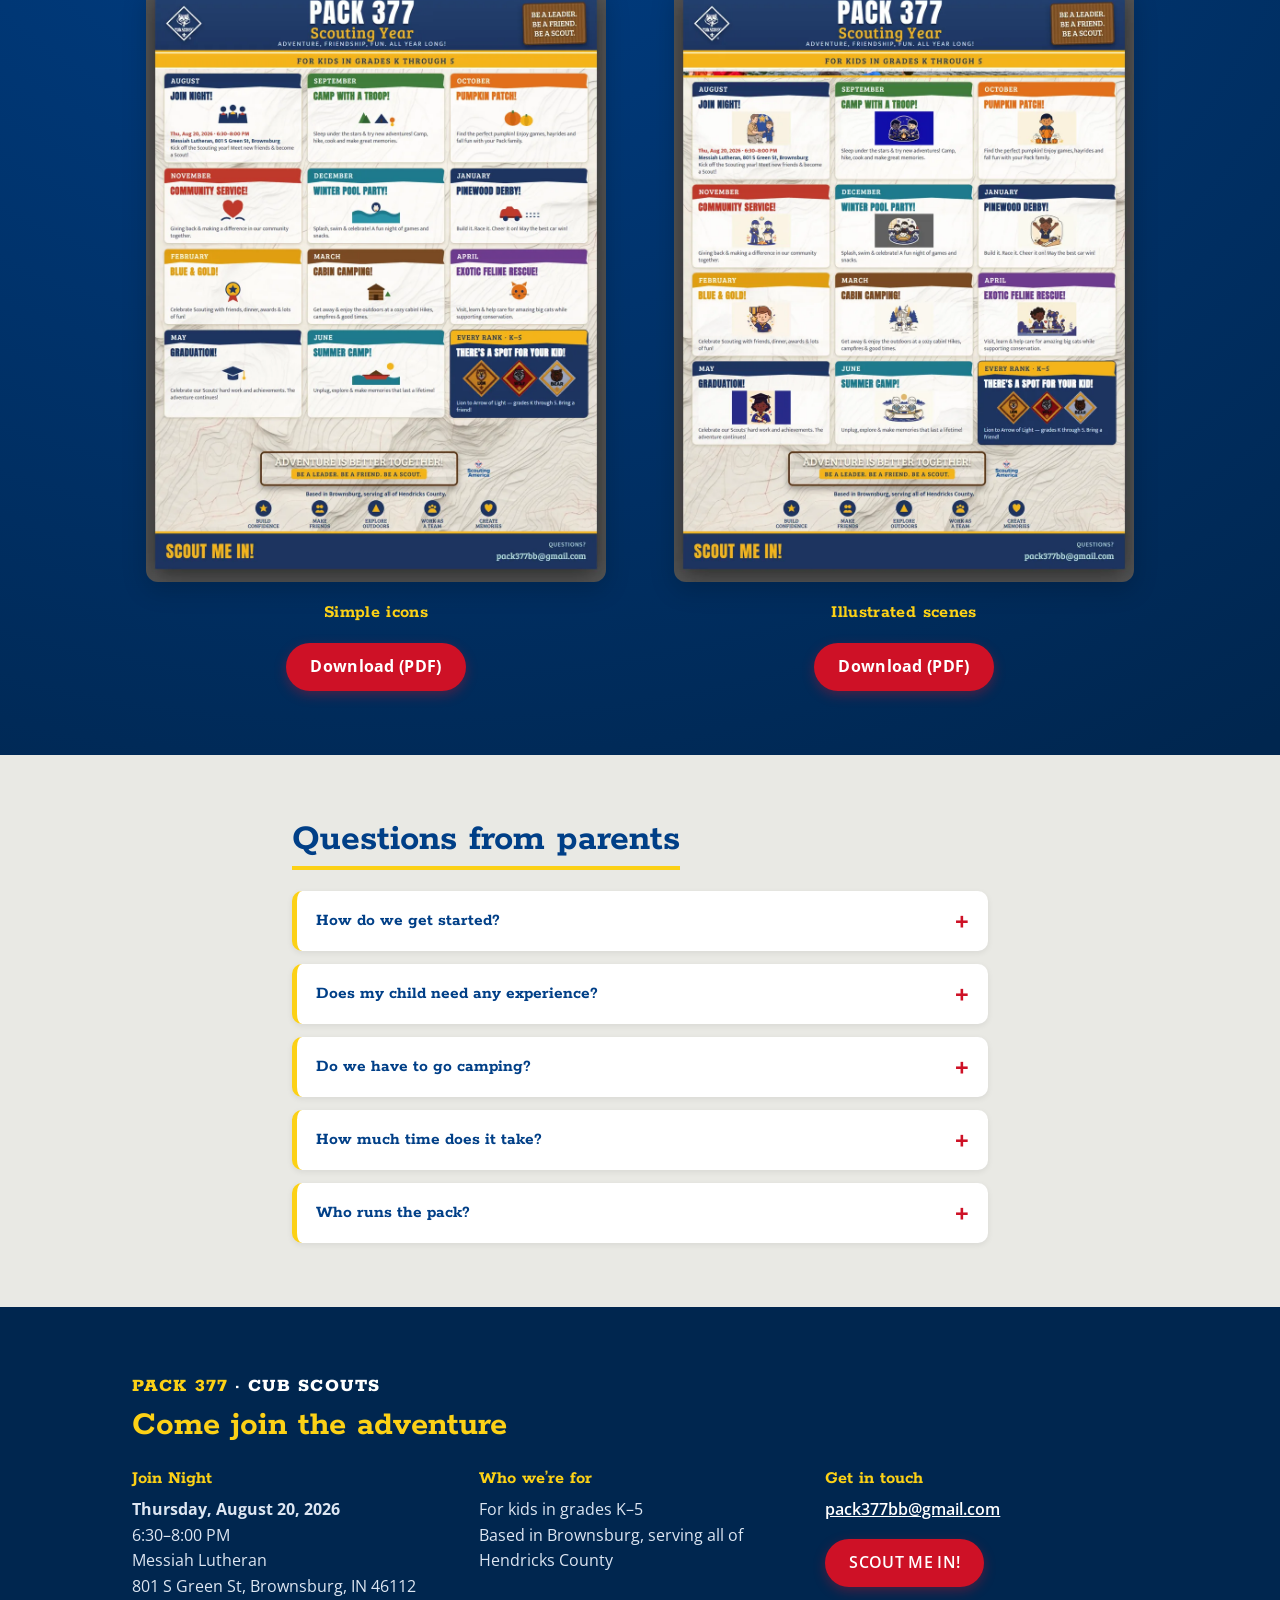
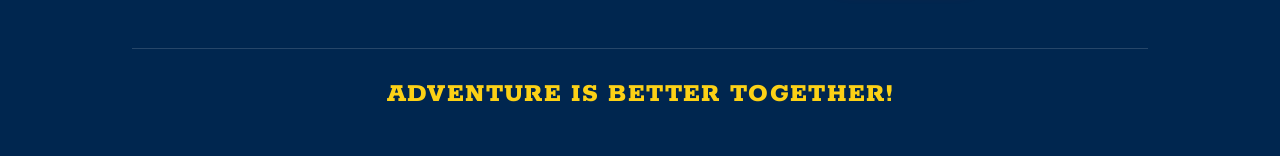
==== commit 3d6f96be: "Fix illustrated-flyer white bar; relabel flyers accurately The illustrated ("Scouting Year" icon) fl" ====
--- a/index.html
+++ b/index.html
@@ -157,9 +157,9 @@
               <img src="assets/flyer-scouting-year-web.png"
                    width="1700" height="2200"
                    loading="lazy" decoding="async"
-                   alt="Pack 377 'Scouting Year' flyer, illustrated edition. Cub Scouts for kids in grades K–5, based in Brownsburg and serving all of Hendricks County, Indiana. The flyer lists the year of activities month by month — Join Night, camping, pumpkin patch, community service, winter pool party, pinewood derby, Blue & Gold, cabin camping, the Exotic Feline Rescue Center, graduation, and summer camp — and gives the Join Night details: Thursday, August 20, 2026, 6:30 to 8:00 PM at Messiah Lutheran, 801 S Green St, Brownsburg.">
+                   alt="Pack 377 'Scouting Year' flyer, simple-icon style. Cub Scouts for kids in grades K–5, based in Brownsburg and serving all of Hendricks County, Indiana. The flyer lists the year of activities month by month — Join Night, camping, pumpkin patch, community service, winter pool party, pinewood derby, Blue & Gold, cabin camping, the Exotic Feline Rescue Center, graduation, and summer camp — and gives the Join Night details: Thursday, August 20, 2026, 6:30 to 8:00 PM at Messiah Lutheran, 801 S Green St, Brownsburg.">
             </picture>
-            <figcaption>Illustrated edition</figcaption>
+            <figcaption>Simple icons</figcaption>
             <a class="btn btn-cta" href="flyers/pack-377-scouting-year-2026.pdf" download>Download (PDF)</a>
           </figure>
 
@@ -169,9 +169,9 @@
               <img src="assets/flyer-scouting-year-hero-web.jpg"
                    width="1700" height="2200"
                    loading="lazy" decoding="async"
-                   alt="Pack 377 'Scouting Year' flyer, photo edition. The same full year of Cub Scout adventures for kids in grades K–5, based in Brownsburg and serving all of Hendricks County, Indiana, with hand-drawn art for each month and a photo of Pack 377 Scouts at camp. Join Night is Thursday, August 20, 2026, 6:30 to 8:00 PM at Messiah Lutheran, 801 S Green St, Brownsburg.">
+                   alt="Pack 377 'Scouting Year' flyer, illustrated style. The same full year of Cub Scout adventures for kids in grades K–5, based in Brownsburg and serving all of Hendricks County, Indiana, with a hand-drawn illustrated scene for each month and a photo of Pack 377 Scouts at camp. Join Night is Thursday, August 20, 2026, 6:30 to 8:00 PM at Messiah Lutheran, 801 S Green St, Brownsburg.">
             </picture>
-            <figcaption>Photo edition</figcaption>
+            <figcaption>Illustrated scenes</figcaption>
             <a class="btn btn-cta" href="flyers/pack-377-scouting-year-hero-2026.pdf" download>Download (PDF)</a>
           </figure>
 
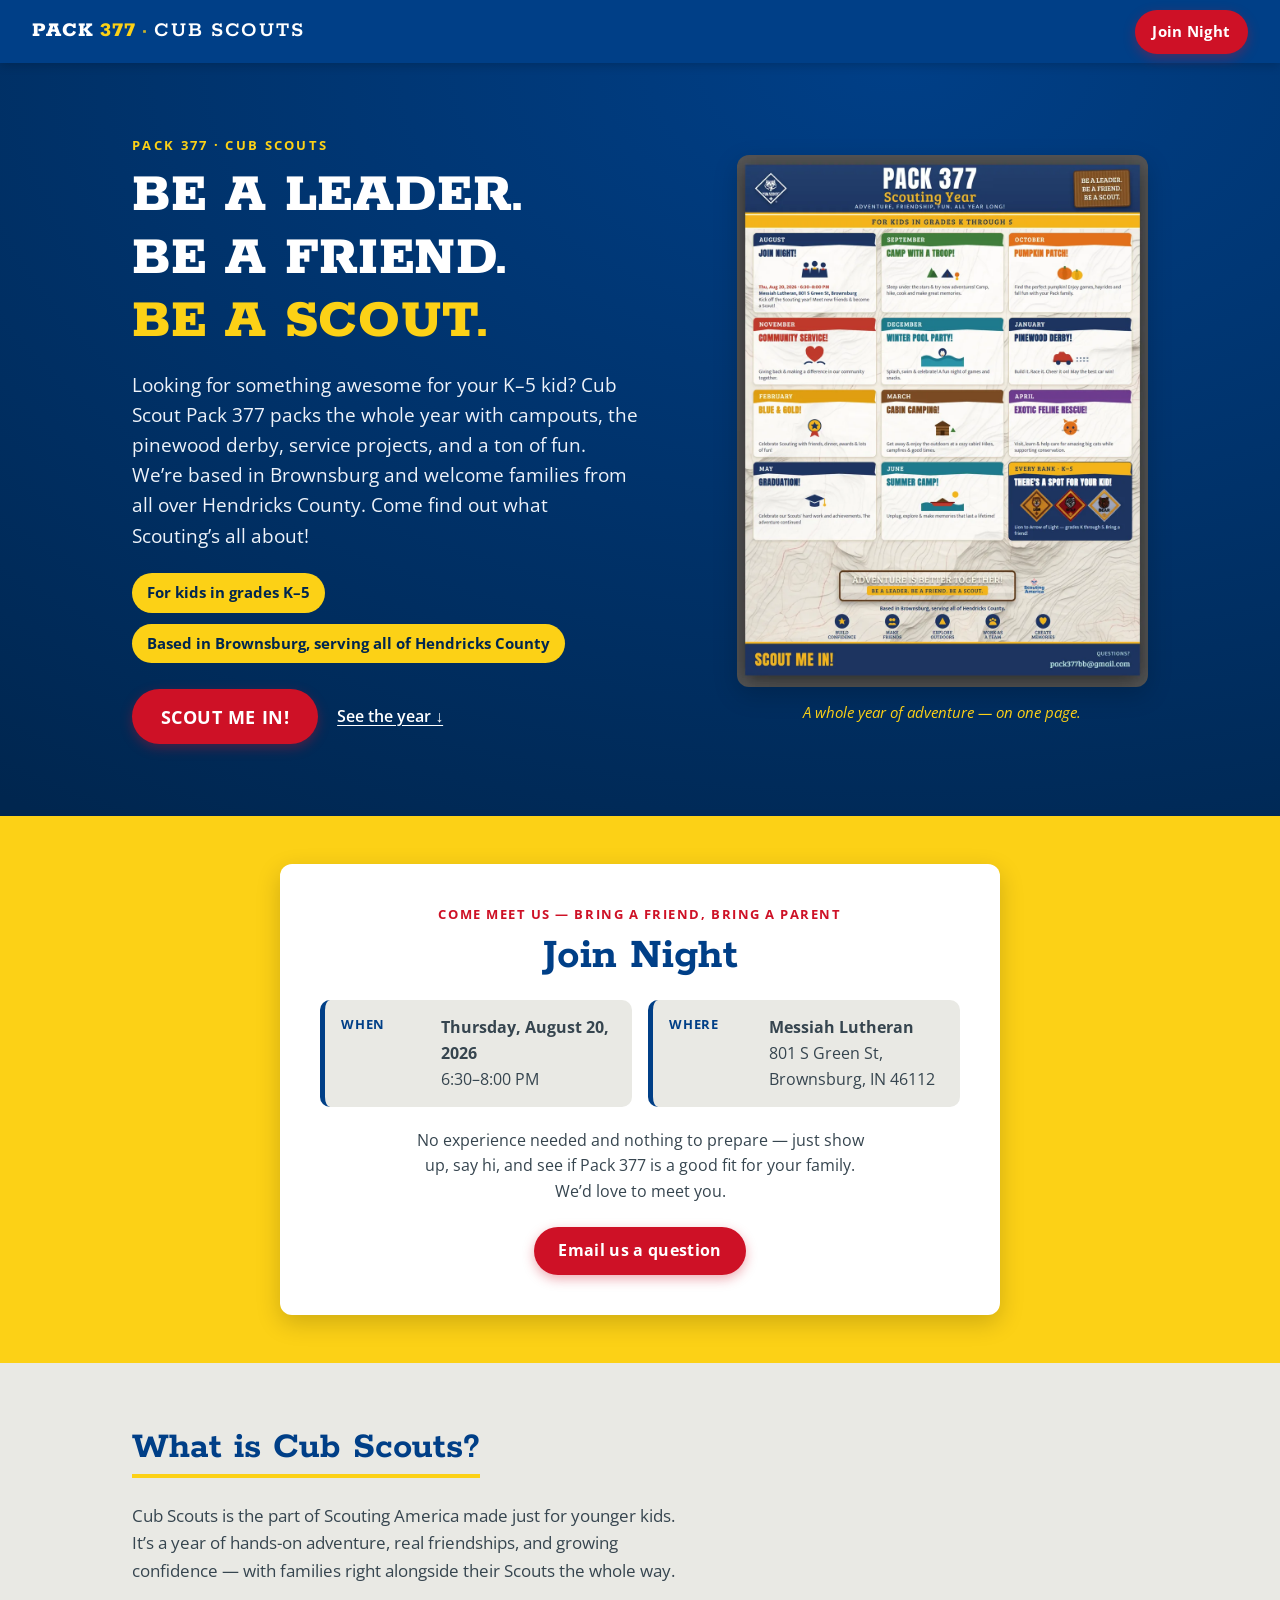
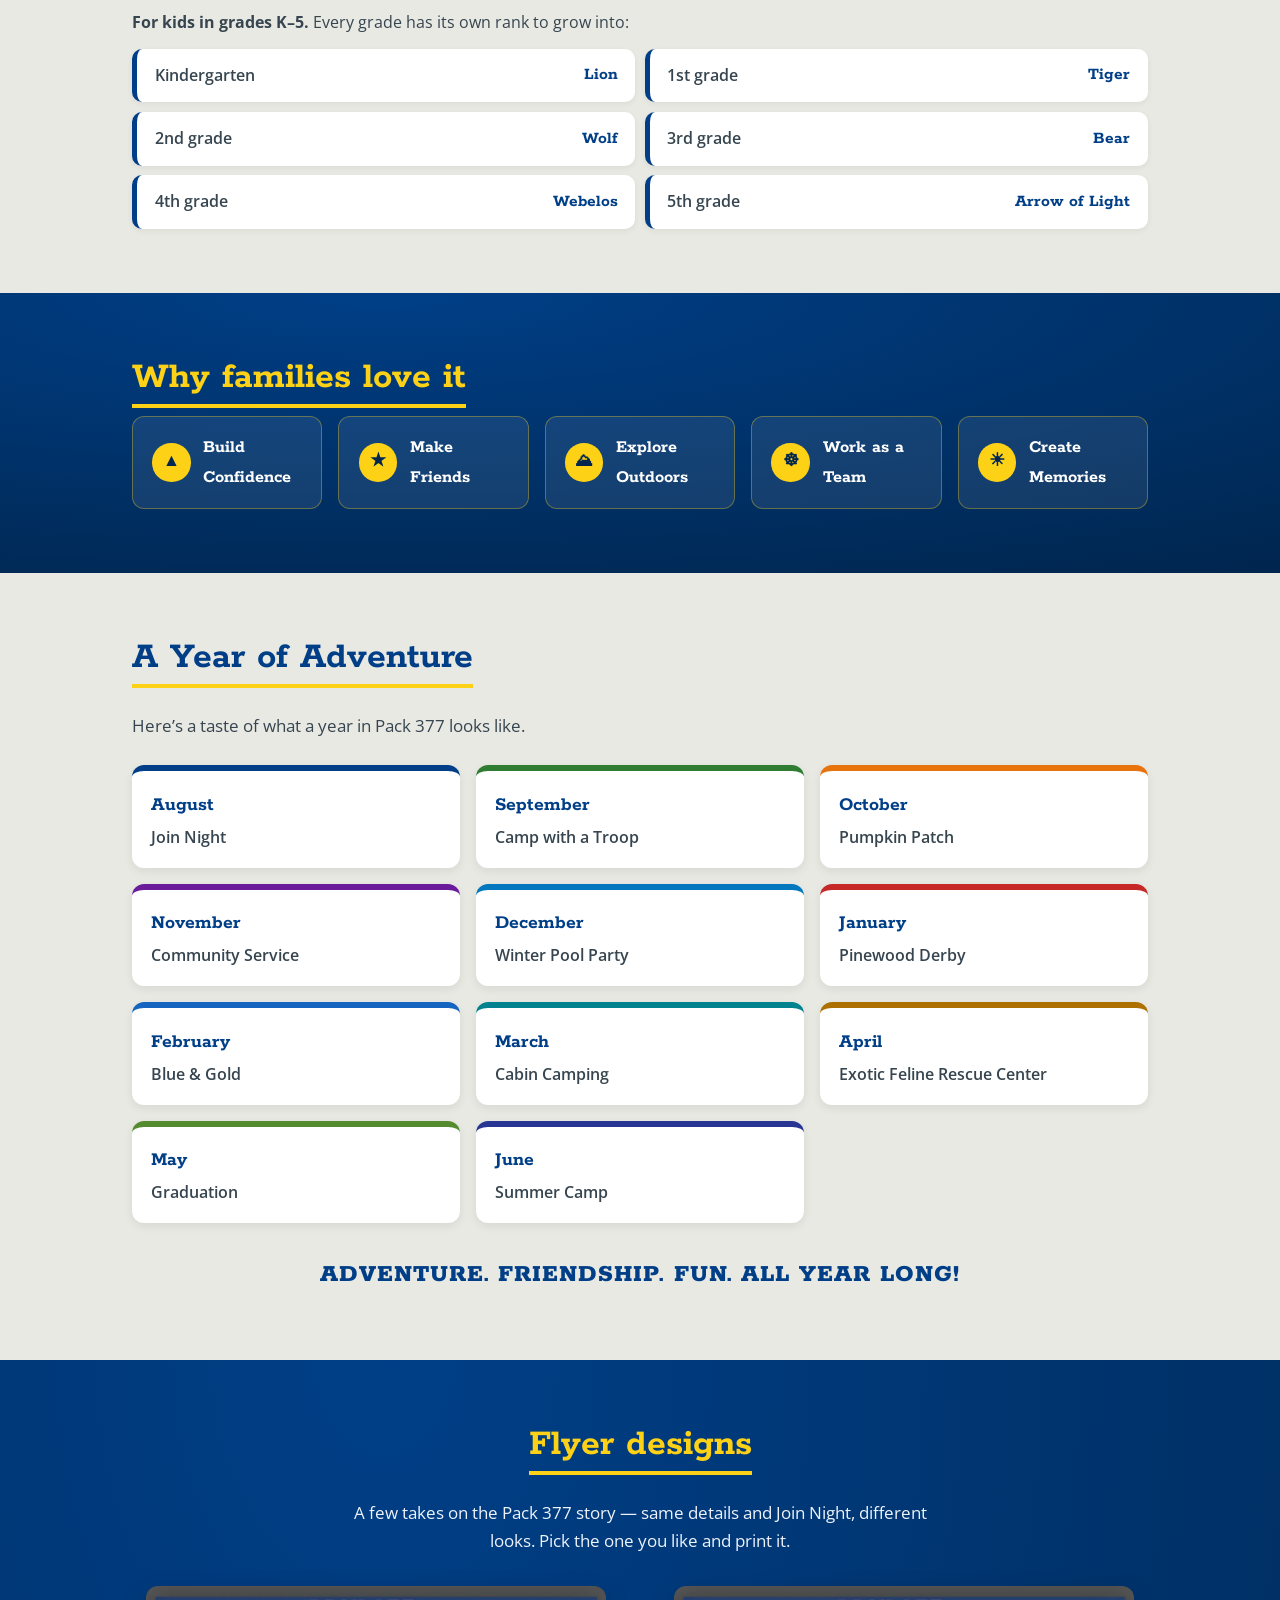
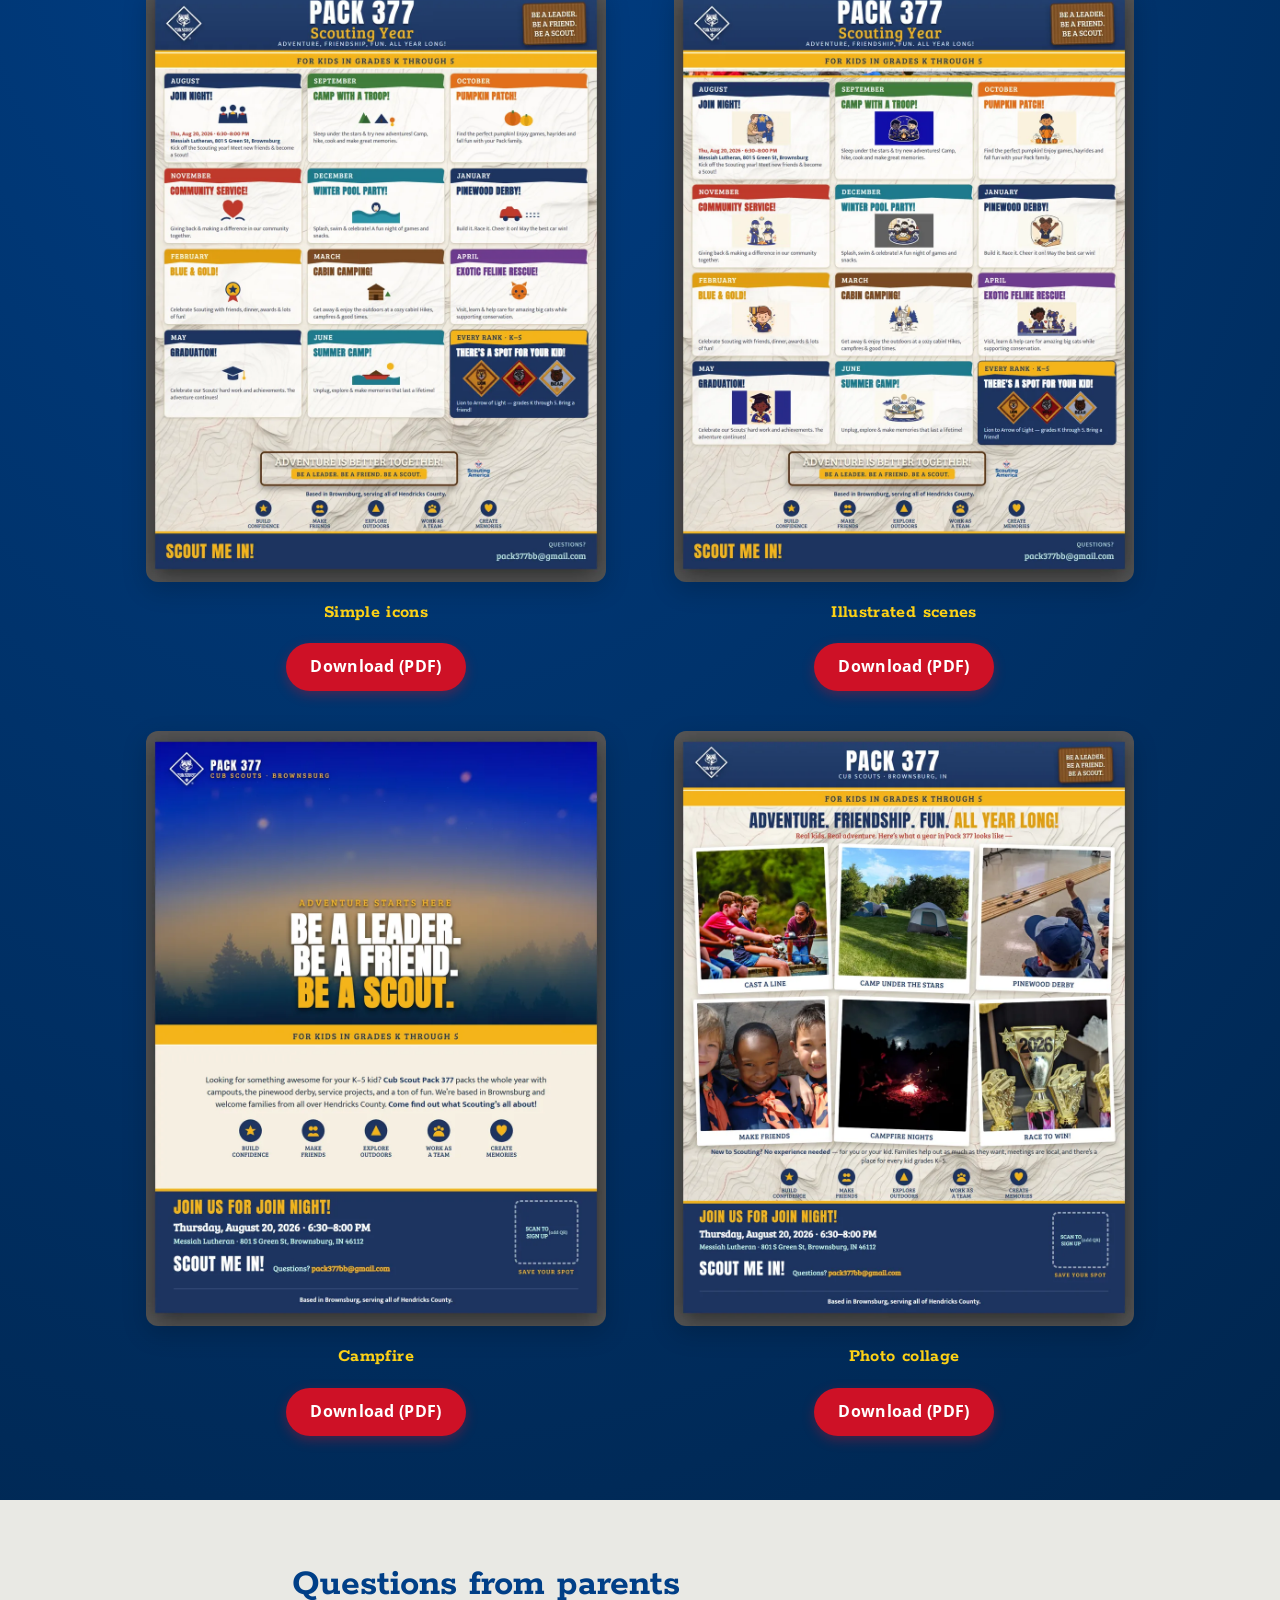
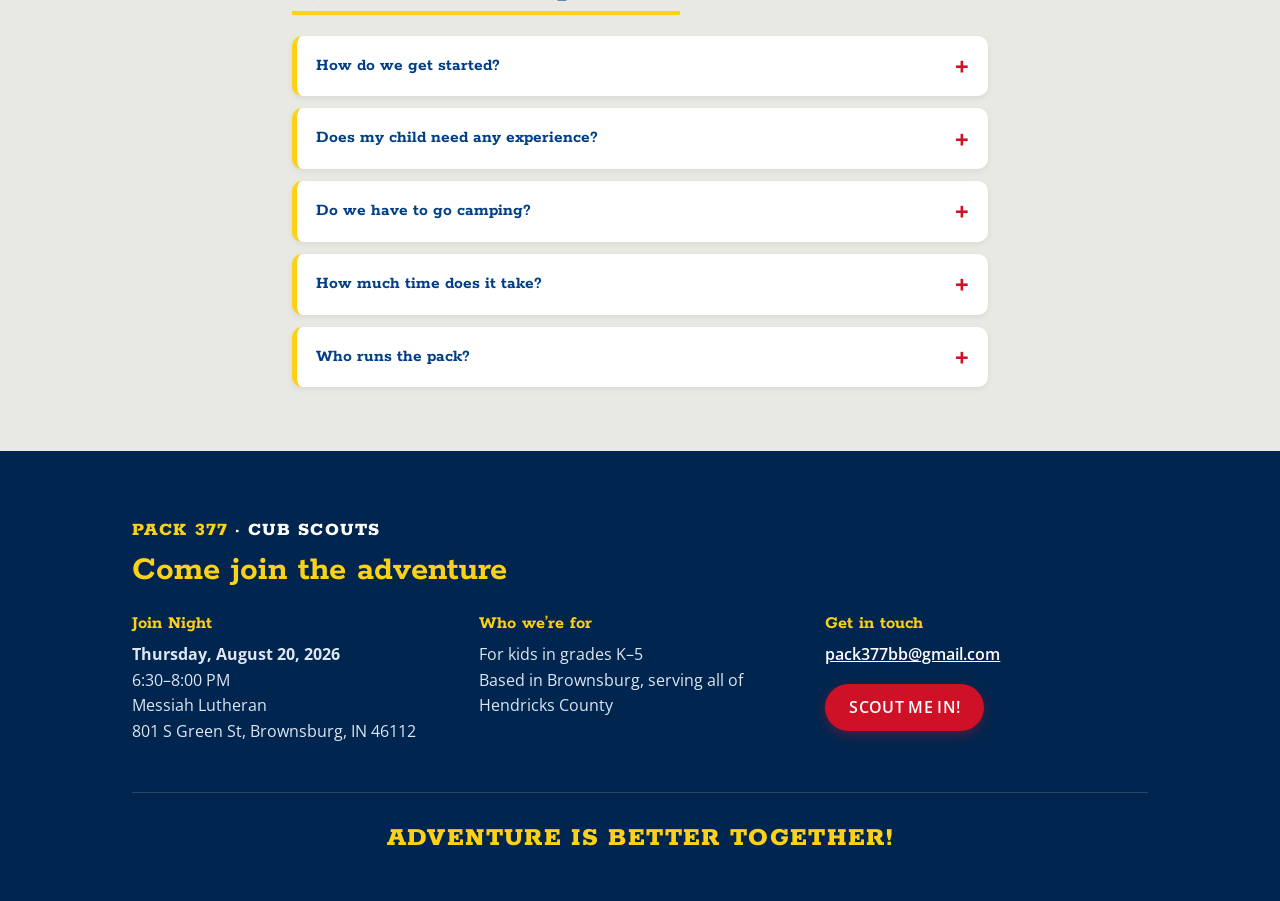
==== commit 49c16296: "Add Campfire and Photo collage flyers as gallery options Two new finished flyer designs for leadersh" ====
--- a/index.html
+++ b/index.html
@@ -147,8 +147,8 @@
     <!-- (7) FLYER SHOWCASE -->
     <section id="flyer" class="band band-blue" aria-labelledby="flyer-h">
       <div class="wrap flyer-wrap">
-        <h2 id="flyer-h" class="section-h on-blue">See the whole year</h2>
-        <p class="band-lede on-blue">Two takes on the Pack 377 year — same adventures, your pick of style. Print one and put it on the fridge.</p>
+        <h2 id="flyer-h" class="section-h on-blue">Flyer designs</h2>
+        <p class="band-lede on-blue">A few takes on the Pack 377 story — same details and Join Night, different looks. Pick the one you like and print it.</p>
         <div class="flyer-gallery">
 
           <figure class="flyer-card">
@@ -173,6 +173,30 @@
             </picture>
             <figcaption>Illustrated scenes</figcaption>
             <a class="btn btn-cta" href="flyers/pack-377-scouting-year-hero-2026.pdf" download>Download (PDF)</a>
+          </figure>
+
+          <figure class="flyer-card">
+            <picture>
+              <source srcset="assets/flyer-campfire-hero-web.webp" type="image/webp">
+              <img src="assets/flyer-campfire-hero-web.jpg"
+                   width="1700" height="2200"
+                   loading="lazy" decoding="async"
+                   alt="Pack 377 recruiting flyer, campfire style. A dusk forest scene under the headline 'Be a leader. Be a friend. Be a scout.' Cub Scouts for kids in grades K–5, based in Brownsburg and serving all of Hendricks County, Indiana. Join Night is Thursday, August 20, 2026, 6:30 to 8:00 PM at Messiah Lutheran, 801 S Green St, Brownsburg.">
+            </picture>
+            <figcaption>Campfire</figcaption>
+            <a class="btn btn-cta" href="flyers/pack-377-campfire-hero-2026.pdf" download>Download (PDF)</a>
+          </figure>
+
+          <figure class="flyer-card">
+            <picture>
+              <source srcset="assets/flyer-adventure-collage-web.webp" type="image/webp">
+              <img src="assets/flyer-adventure-collage-web.jpg"
+                   width="1700" height="2200"
+                   loading="lazy" decoding="async"
+                   alt="Pack 377 recruiting flyer, photo-collage style. A grid of real photos — Scouts fishing, camping under the stars, at the pinewood derby, making friends, and around a campfire — under 'Adventure. Friendship. Fun. All year long!' Cub Scouts for kids in grades K–5, based in Brownsburg and serving all of Hendricks County, Indiana. Join Night is Thursday, August 20, 2026, 6:30 to 8:00 PM at Messiah Lutheran, 801 S Green St, Brownsburg.">
+            </picture>
+            <figcaption>Photo collage</figcaption>
+            <a class="btn btn-cta" href="flyers/pack-377-adventure-collage-2026.pdf" download>Download (PDF)</a>
           </figure>
 
         </div>
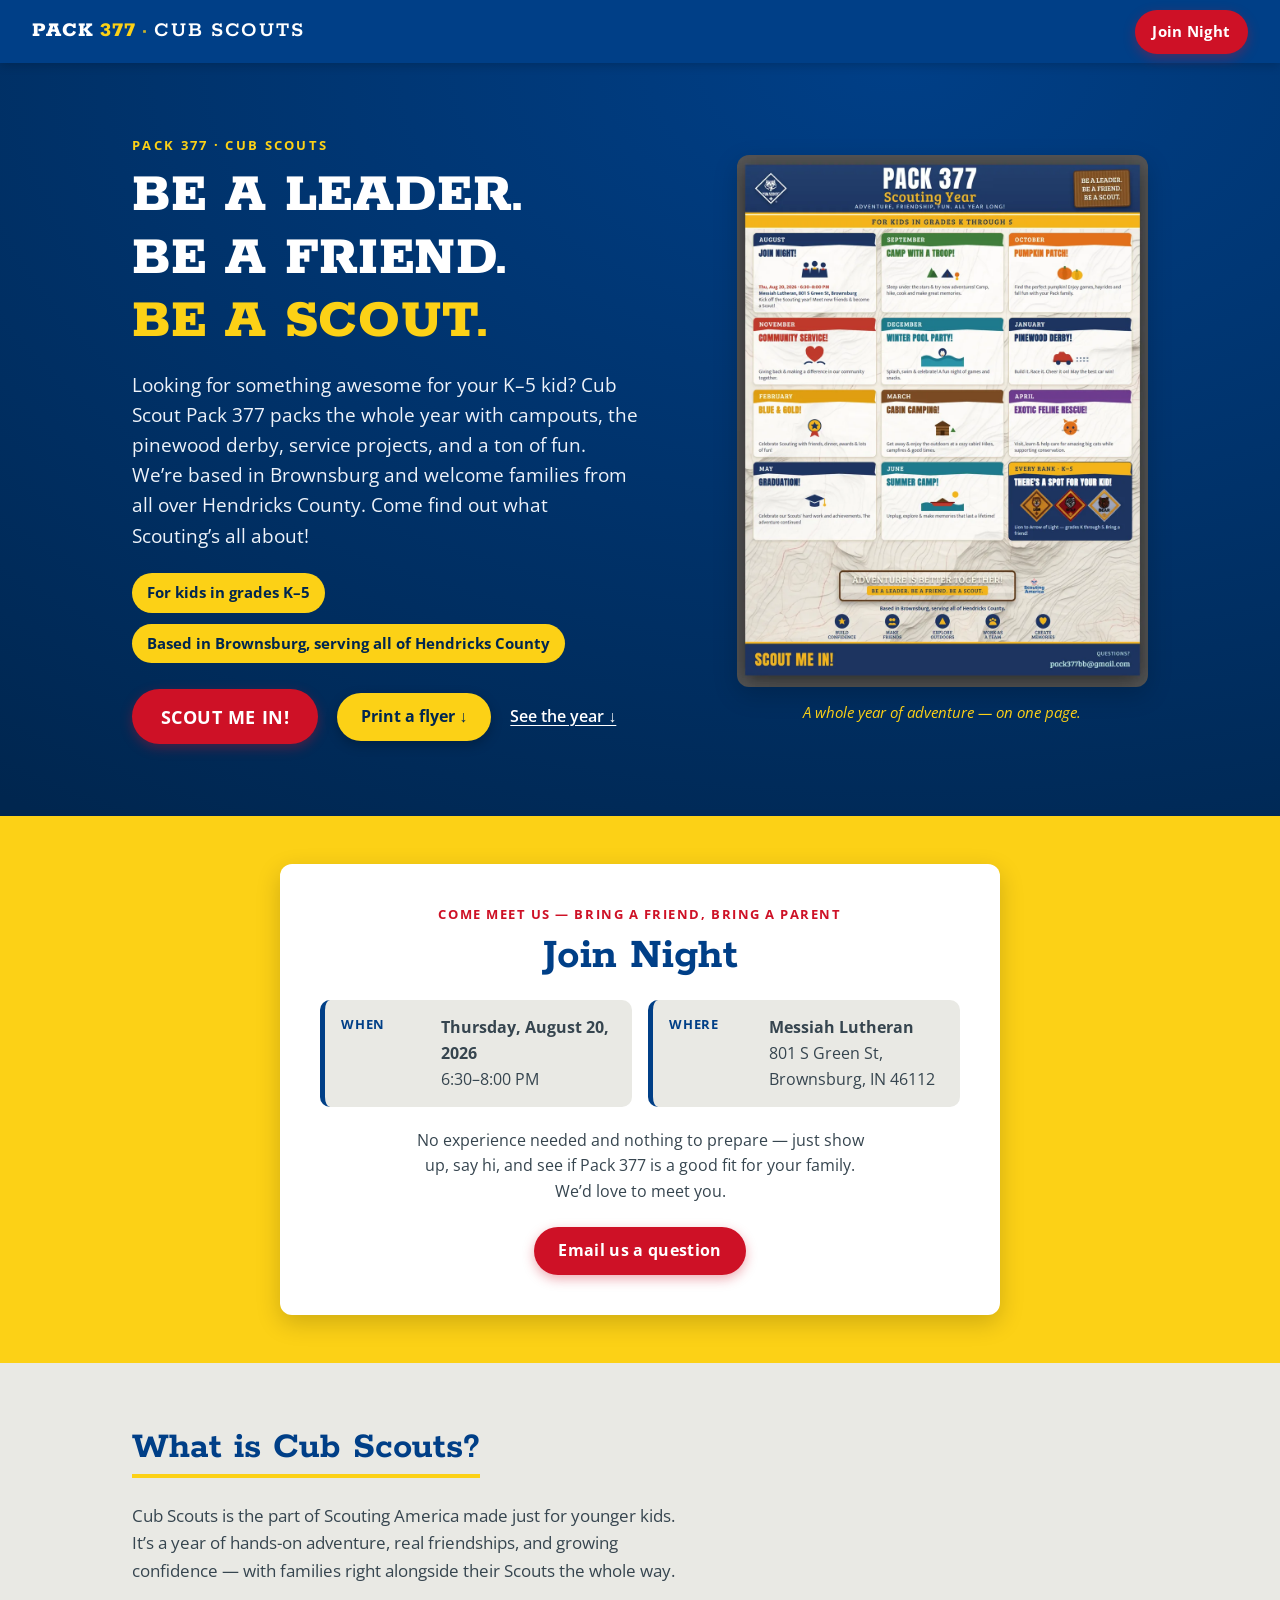
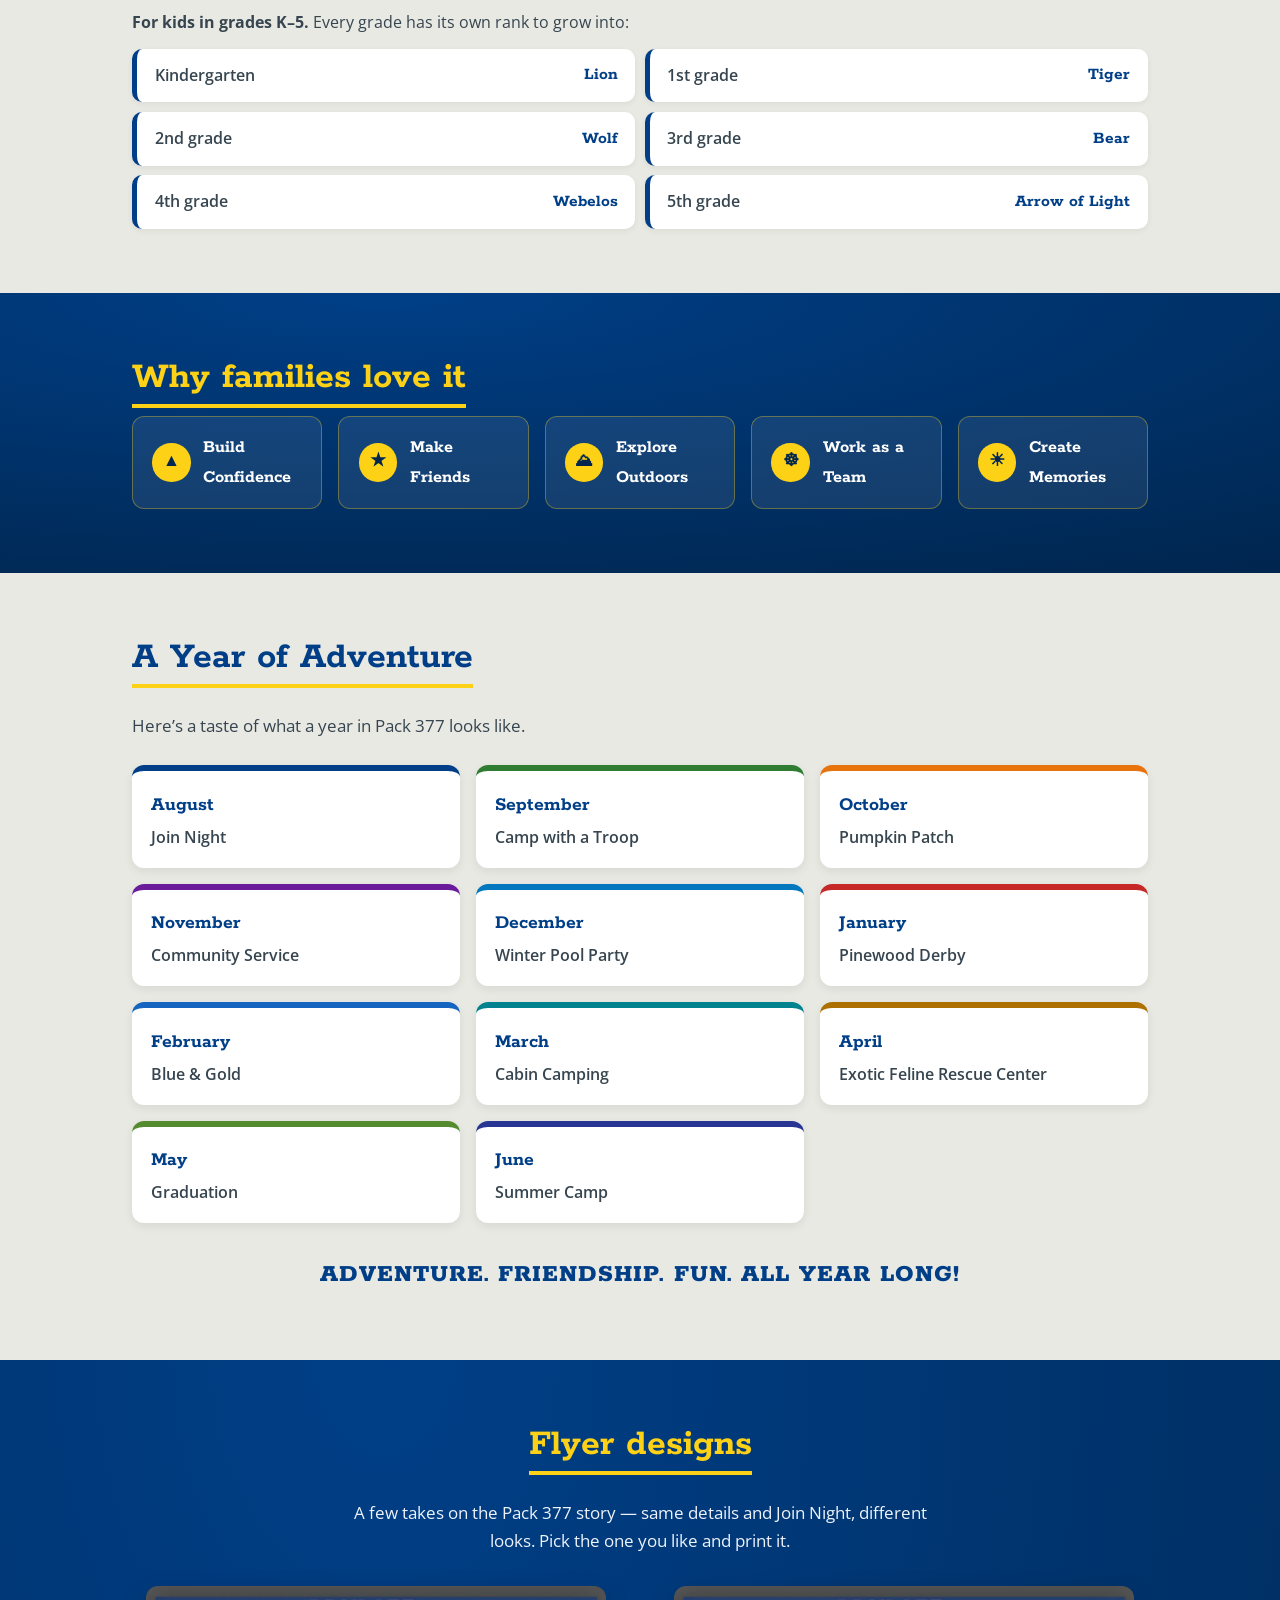
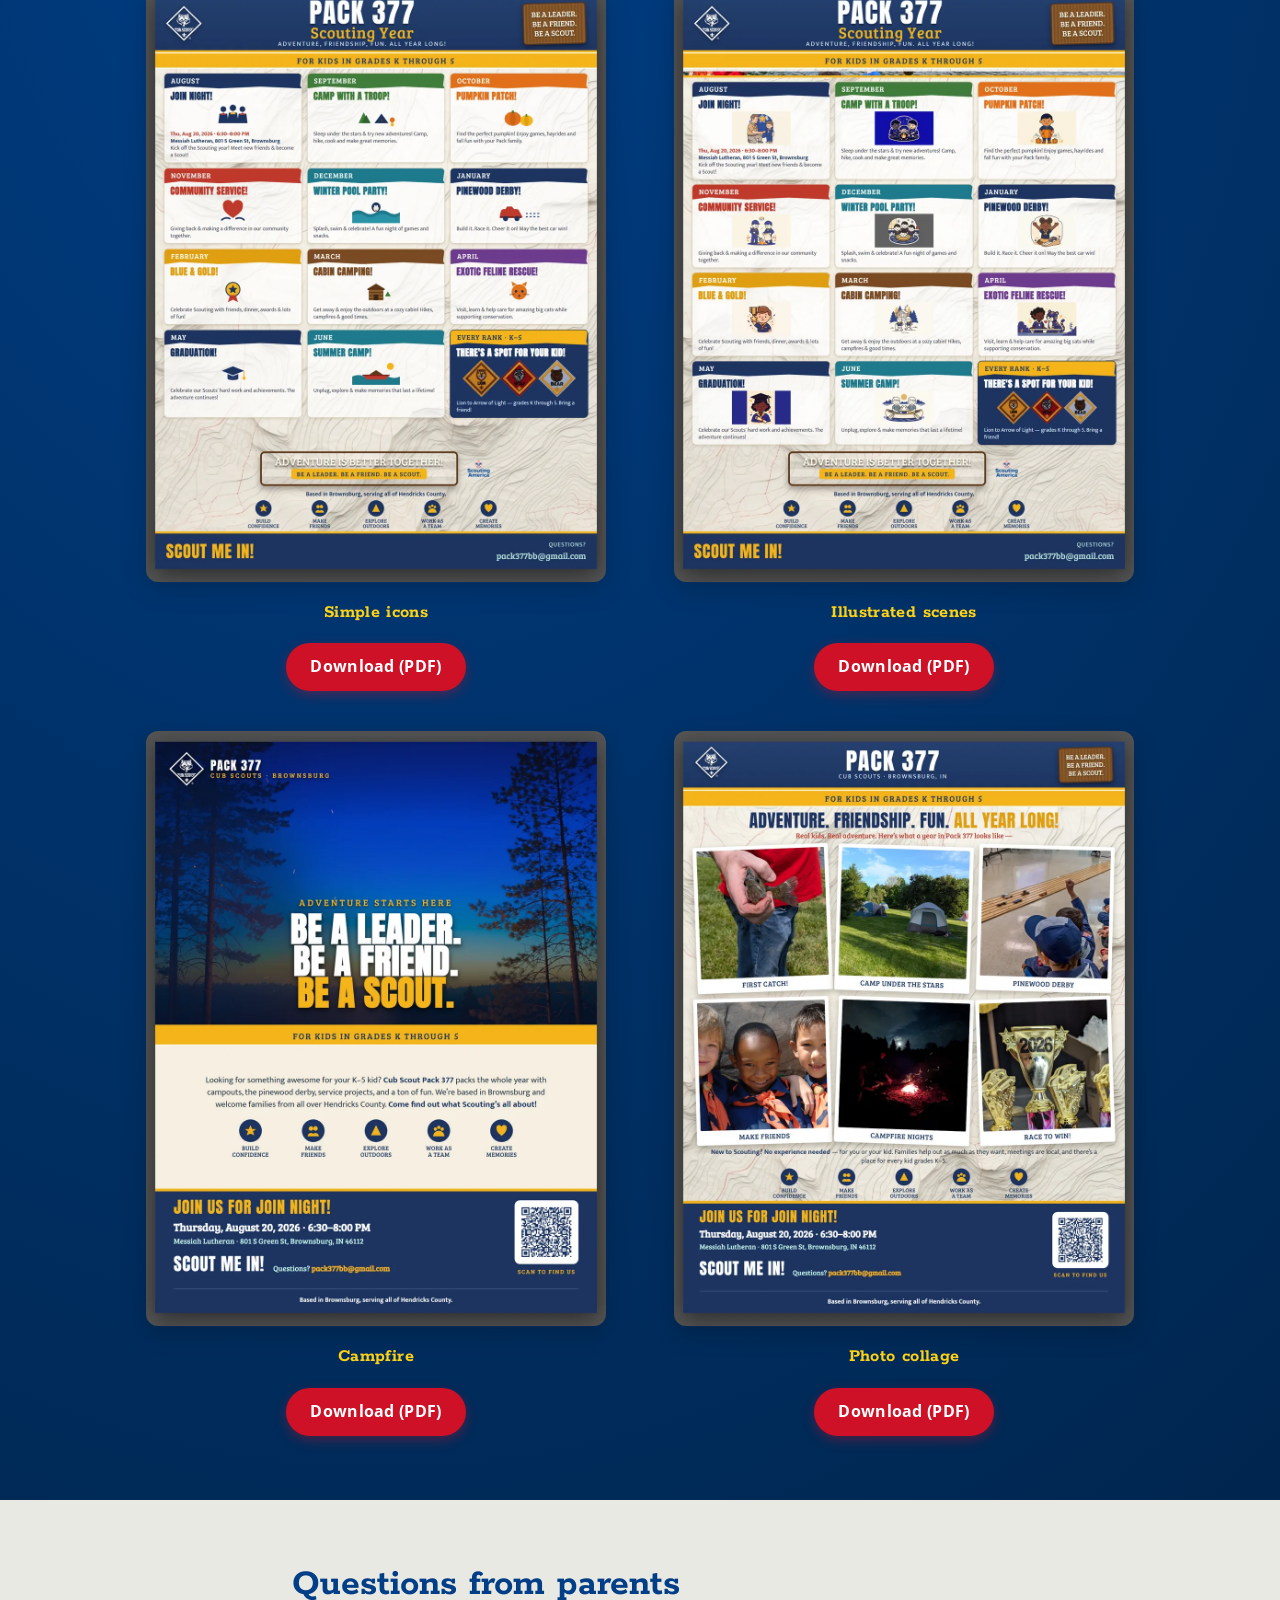
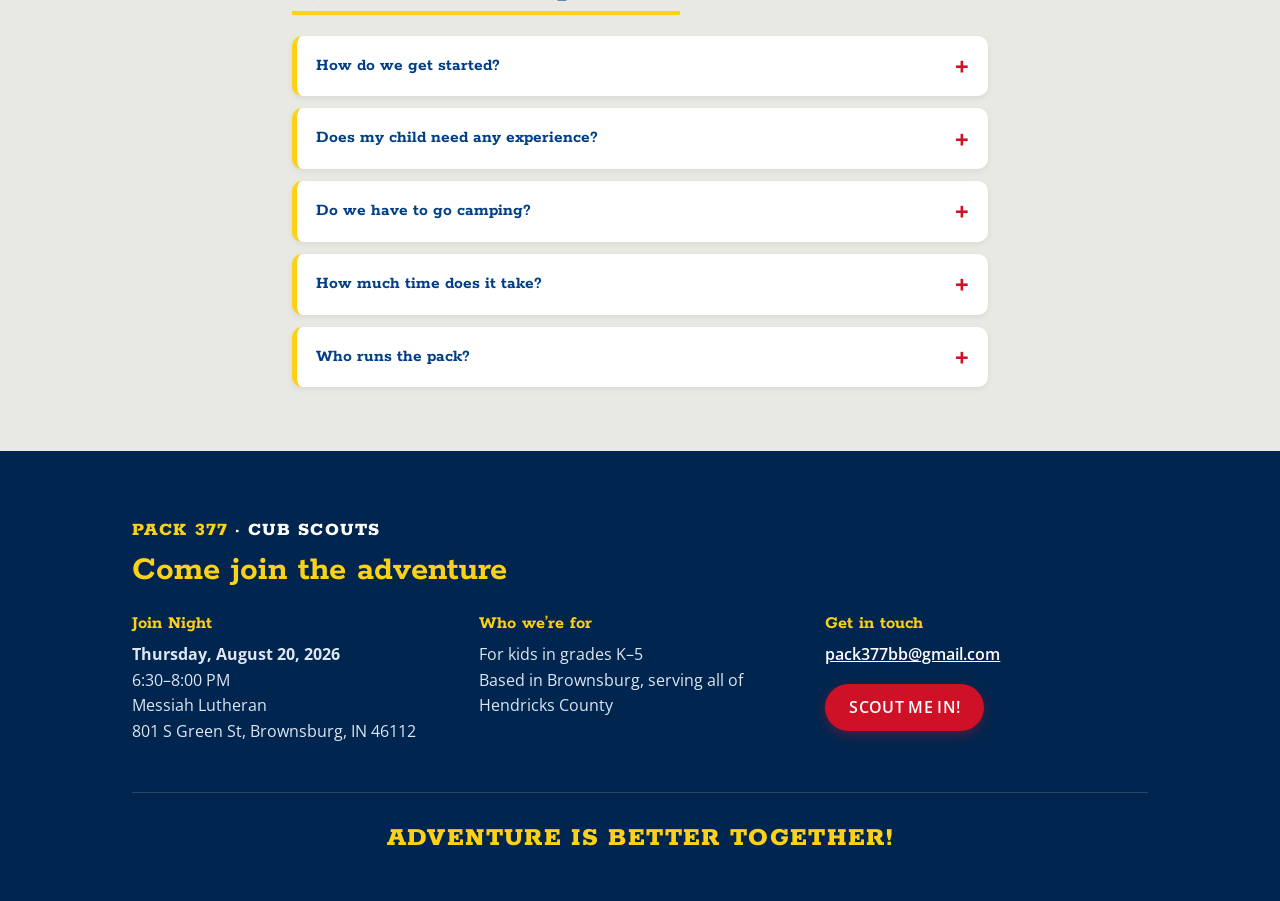
==== commit 28f692ab: "Refresh Campfire/Collage flyers; add "Print a flyer" button Re-promoted the two updated flyers from " ====
--- a/index.html
+++ b/index.html
@@ -50,6 +50,7 @@
           </ul>
           <div class="hero-actions">
             <a class="btn btn-cta" href="#join">SCOUT ME IN!</a>
+            <a class="btn btn-gold" href="#flyer">Print a flyer &darr;</a>
             <a class="link-quiet" href="#year">See the year &darr;</a>
           </div>
         </div>
@@ -193,7 +194,7 @@
               <img src="assets/flyer-adventure-collage-web.jpg"
                    width="1700" height="2200"
                    loading="lazy" decoding="async"
-                   alt="Pack 377 recruiting flyer, photo-collage style. A grid of real photos — Scouts fishing, camping under the stars, at the pinewood derby, making friends, and around a campfire — under 'Adventure. Friendship. Fun. All year long!' Cub Scouts for kids in grades K–5, based in Brownsburg and serving all of Hendricks County, Indiana. Join Night is Thursday, August 20, 2026, 6:30 to 8:00 PM at Messiah Lutheran, 801 S Green St, Brownsburg.">
+                   alt="Pack 377 recruiting flyer, photo-collage style. A grid of real photos — a Scout's fresh catch, camping under the stars, the pinewood derby, making friends, and a campfire — under 'Adventure. Friendship. Fun. All year long!' Cub Scouts for kids in grades K–5, based in Brownsburg and serving all of Hendricks County, Indiana. Join Night is Thursday, August 20, 2026, 6:30 to 8:00 PM at Messiah Lutheran, 801 S Green St, Brownsburg.">
             </picture>
             <figcaption>Photo collage</figcaption>
             <a class="btn btn-cta" href="flyers/pack-377-adventure-collage-2026.pdf" download>Download (PDF)</a>
--- a/assets/styles.css
+++ b/assets/styles.css
@@ -68,6 +68,11 @@
   box-shadow:0 4px 12px rgba(206,17,38,.35);
 }
 .btn-cta:hover,.btn-cta:focus-visible{background:var(--red-dark);color:var(--white);transform:translateY(-1px)}
+.btn-gold{
+  background:var(--gold);color:var(--blue-deep);
+  box-shadow:0 4px 12px rgba(0,0,0,.25);
+}
+.btn-gold:hover,.btn-gold:focus-visible{background:#ffe04d;color:var(--blue-deep);transform:translateY(-1px)}
 
 /* ---- Header ---- */
 .site-header{
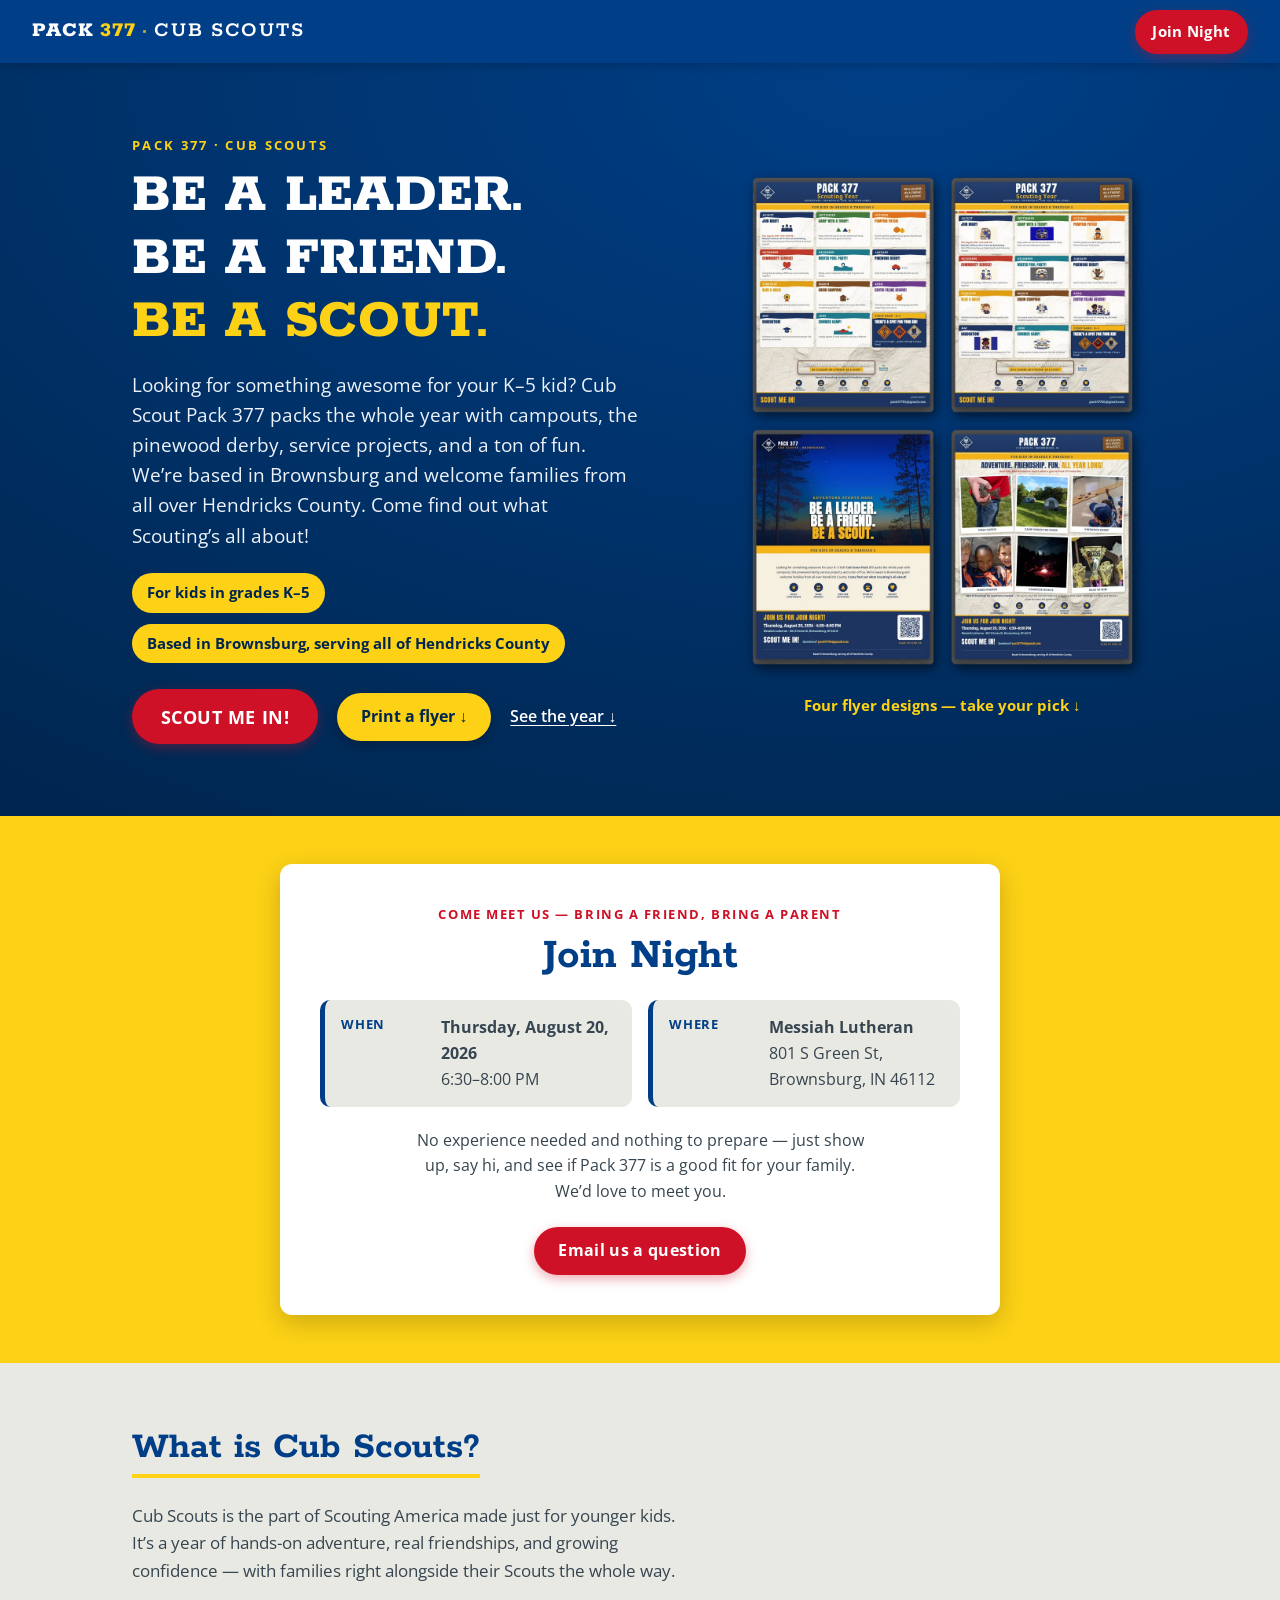
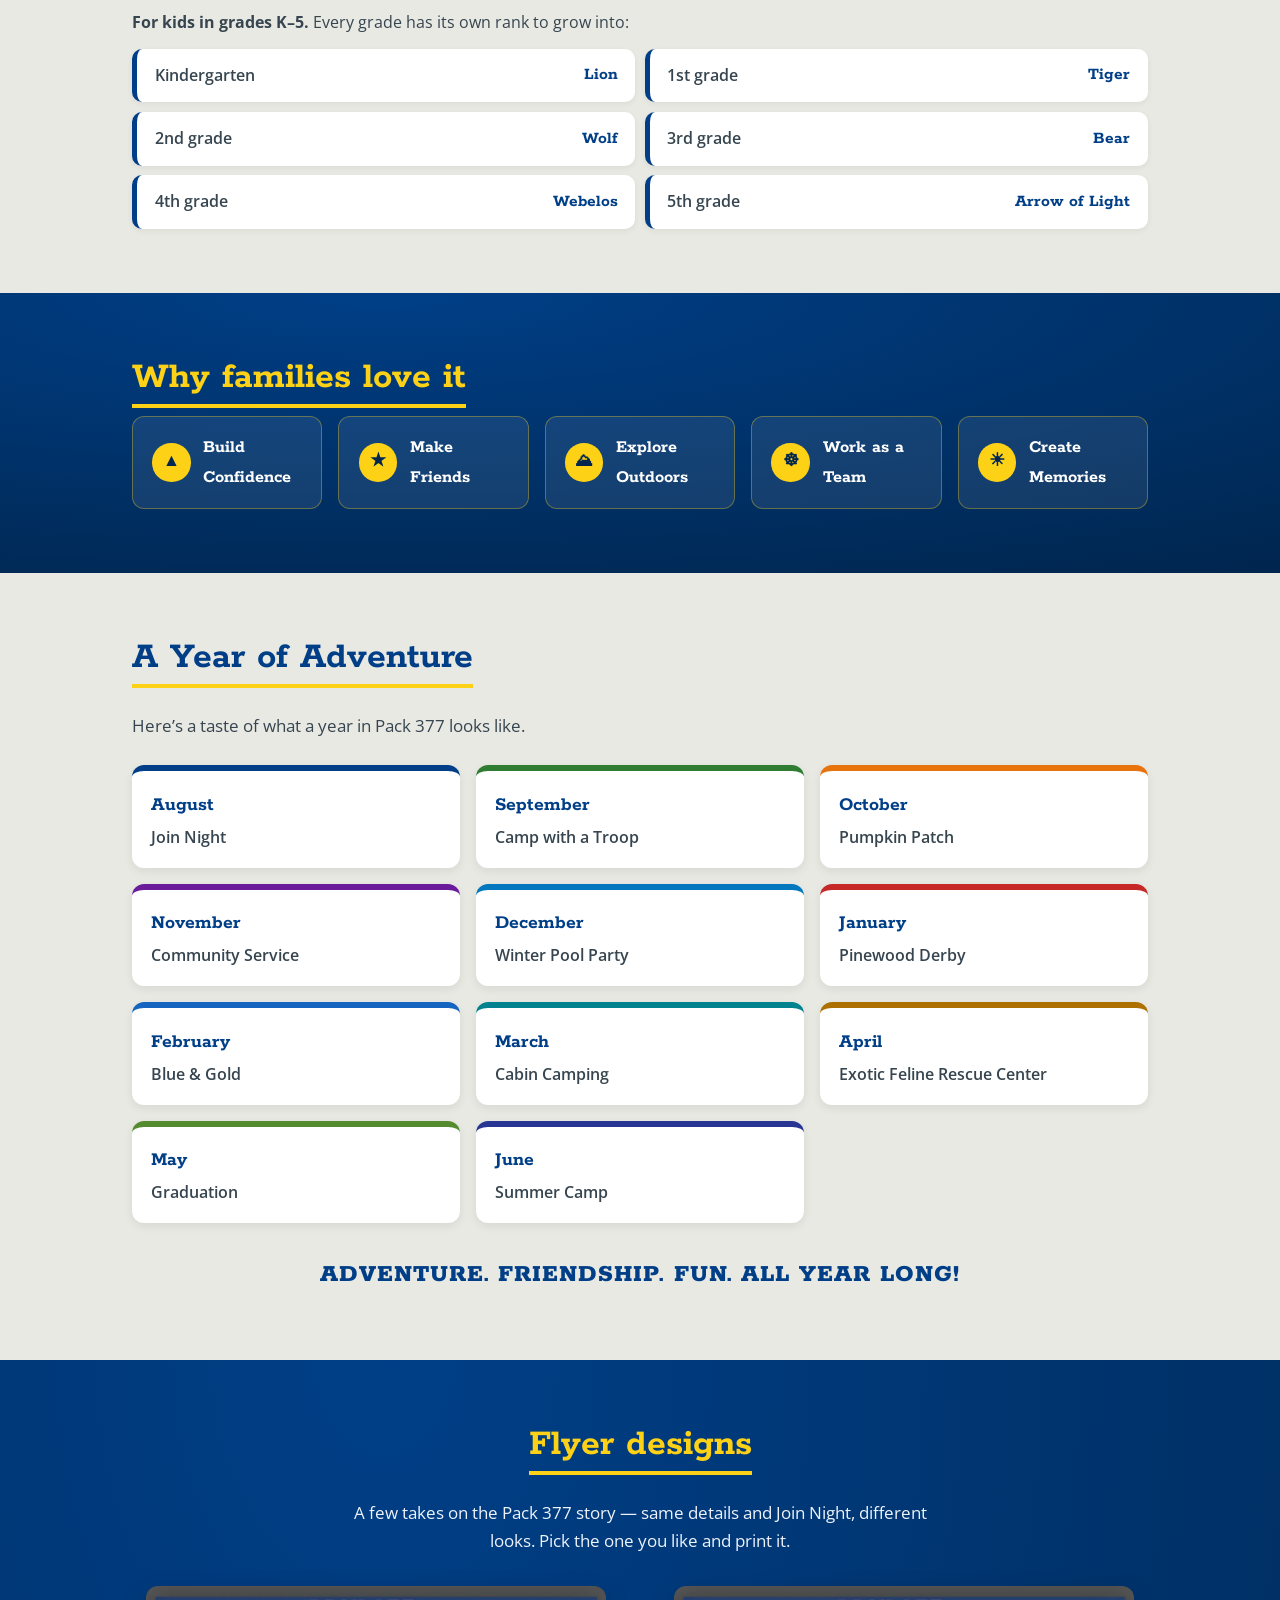
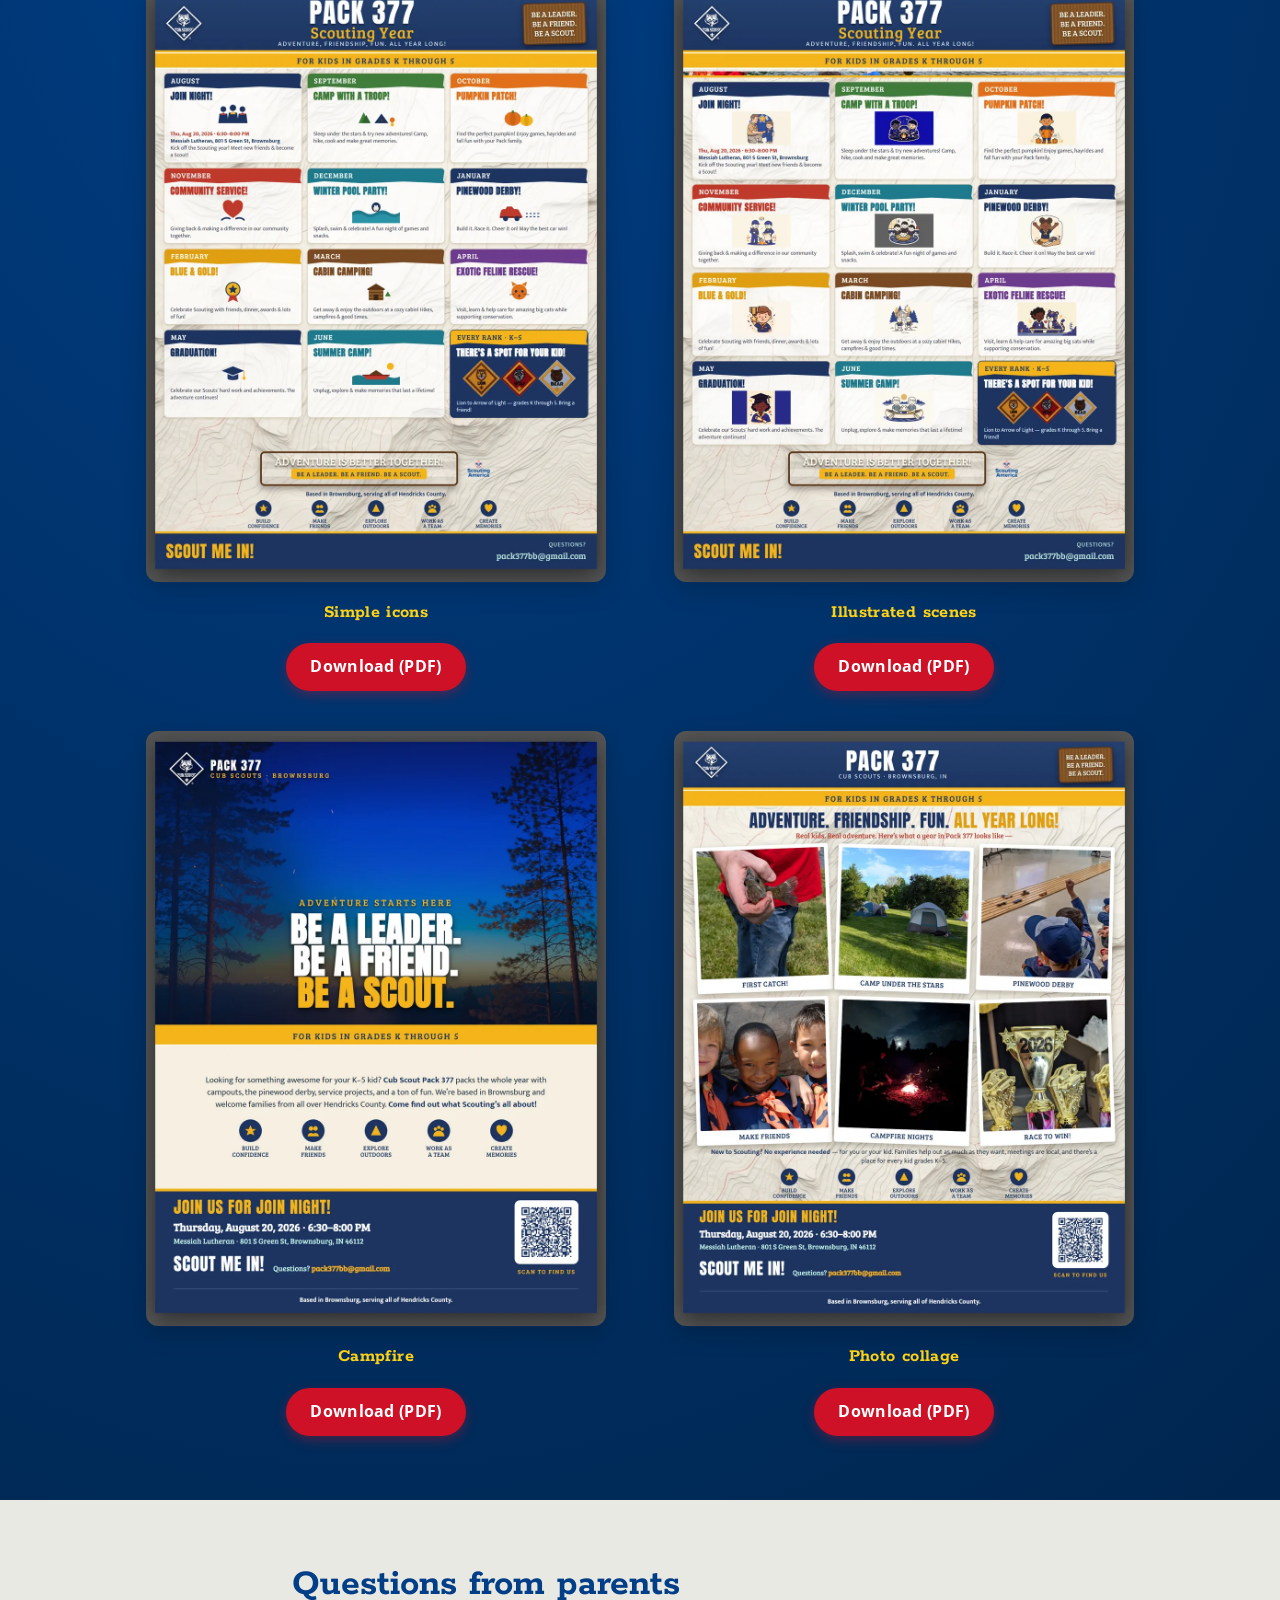
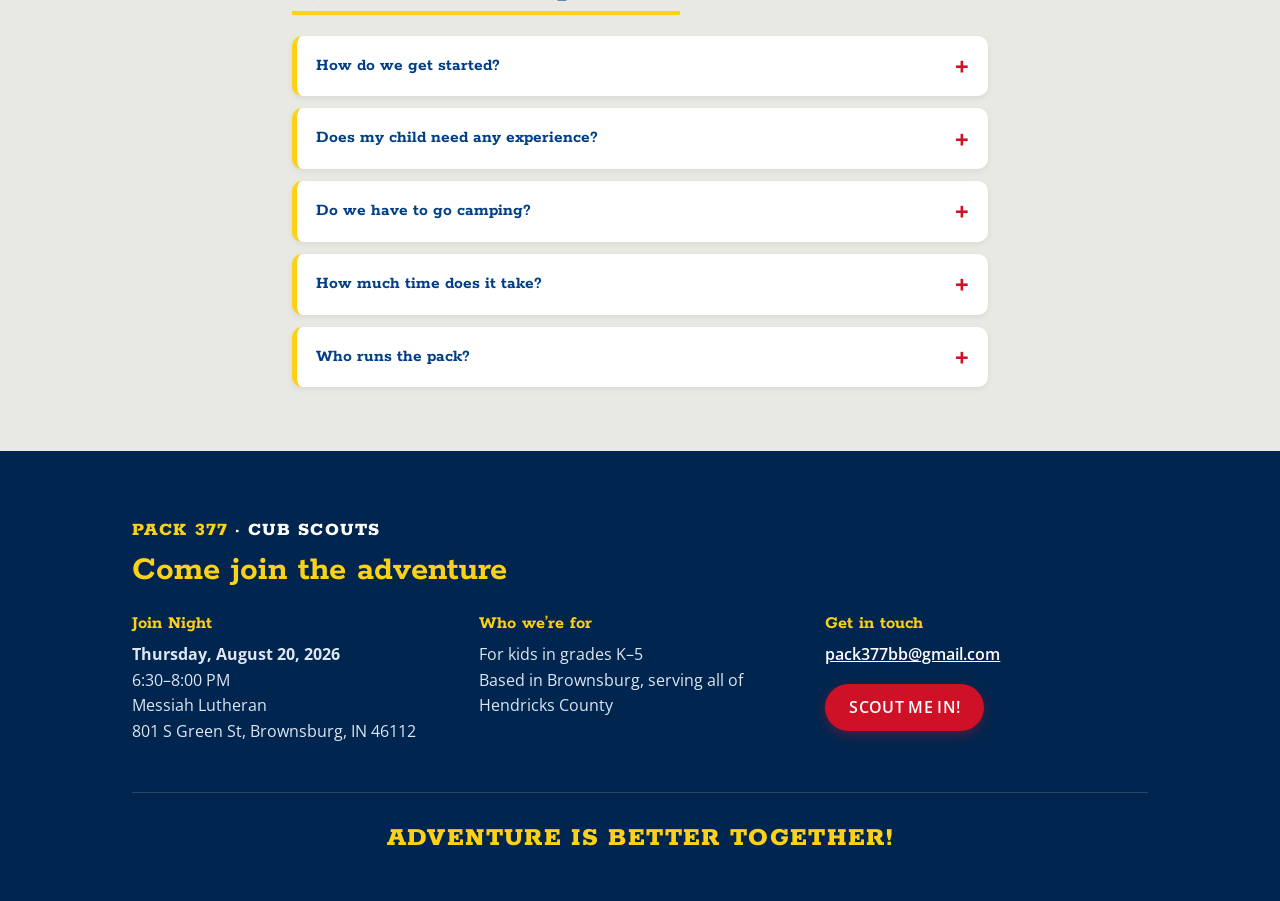
==== commit 9460698f: "Replace single hero flyer with a four-design montage The hero showed one flyer, implying it was THE " ====
--- a/index.html
+++ b/index.html
@@ -11,14 +11,14 @@
   <meta property="og:type" content="website">
   <meta property="og:title" content="Cub Scout Pack 377 — Brownsburg, Indiana">
   <meta property="og:description" content="For kids in grades K–5. Based in Brownsburg, serving all of Hendricks County. Join us at Join Night — Thursday, August 20, 2026, 6:30–8:00 PM at Messiah Lutheran.">
-  <meta property="og:image" content="assets/flyer-scouting-year.png">
+  <meta property="og:image" content="assets/flyer-scouting-year.png?v=3">
   <meta property="og:image:alt" content="Pack 377 Scouting Year flyer showing a full year of Cub Scout adventures for kids in grades K–5.">
 
   <link rel="preconnect" href="https://fonts.googleapis.com">
   <link rel="preconnect" href="https://fonts.gstatic.com" crossorigin>
   <link href="https://fonts.googleapis.com/css2?family=Rokkitt:wght@400;600;700;800&family=Open+Sans:wght@400;600;700&display=swap" rel="stylesheet">
 
-  <link rel="stylesheet" href="assets/styles.css">
+  <link rel="stylesheet" href="assets/styles.css?v=3">
 </head>
 <body>
   <a class="skip" href="#main">Skip to content</a>
@@ -55,15 +55,17 @@
           </div>
         </div>
 
-        <figure class="hero-flyer">
-          <picture>
-            <source srcset="assets/flyer-scouting-year-web.webp" type="image/webp">
-            <img src="assets/flyer-scouting-year-web.png"
-                 width="1700" height="2200"
-                 loading="eager" decoding="async"
-                 alt="Pack 377 Cub Scouts 'Scouting Year' flyer for kids in grades K–5, based in Brownsburg and serving all of Hendricks County, Indiana. It lays out a full year of monthly adventures — August Join Night, camping, the pumpkin patch, community service, a winter pool party, the pinewood derby, Blue & Gold, cabin camping, the Exotic Feline Rescue Center, graduation, and summer camp. Join Night is Thursday, August 20, 2026, 6:30 to 8:00 PM at Messiah Lutheran, 801 S Green St, Brownsburg.">
-          </picture>
-          <figcaption>A whole year of adventure &mdash; on one page.</figcaption>
+        <figure class="hero-flyer hero-montage">
+          <a href="#flyer" aria-label="See and print our four flyer designs">
+            <picture>
+              <source srcset="assets/flyer-montage.webp?v=3" type="image/webp">
+              <img src="assets/flyer-montage.jpg?v=3"
+                   width="1046" height="1316"
+                   loading="eager" decoding="async"
+                   alt="Four different Pack 377 recruiting flyer designs shown together — a simple-icon year calendar, an illustrated-scenes version, a campfire design, and a real-photo collage. Pick and print one in the flyer designs section below.">
+            </picture>
+          </a>
+          <figcaption>Four flyer designs &mdash; take your pick &darr;</figcaption>
         </figure>
       </div>
     </section>
@@ -154,50 +156,50 @@
 
           <figure class="flyer-card">
             <picture>
-              <source srcset="assets/flyer-scouting-year-web.webp" type="image/webp">
-              <img src="assets/flyer-scouting-year-web.png"
+              <source srcset="assets/flyer-scouting-year-web.webp?v=3" type="image/webp">
+              <img src="assets/flyer-scouting-year-web.png?v=3"
                    width="1700" height="2200"
                    loading="lazy" decoding="async"
                    alt="Pack 377 'Scouting Year' flyer, simple-icon style. Cub Scouts for kids in grades K–5, based in Brownsburg and serving all of Hendricks County, Indiana. The flyer lists the year of activities month by month — Join Night, camping, pumpkin patch, community service, winter pool party, pinewood derby, Blue & Gold, cabin camping, the Exotic Feline Rescue Center, graduation, and summer camp — and gives the Join Night details: Thursday, August 20, 2026, 6:30 to 8:00 PM at Messiah Lutheran, 801 S Green St, Brownsburg.">
             </picture>
             <figcaption>Simple icons</figcaption>
-            <a class="btn btn-cta" href="flyers/pack-377-scouting-year-2026.pdf" download>Download (PDF)</a>
-          </figure>
-
-          <figure class="flyer-card">
-            <picture>
-              <source srcset="assets/flyer-scouting-year-hero-web.webp" type="image/webp">
-              <img src="assets/flyer-scouting-year-hero-web.jpg"
+            <a class="btn btn-cta" href="flyers/pack-377-scouting-year-2026.pdf?v=3" download>Download (PDF)</a>
+          </figure>
+
+          <figure class="flyer-card">
+            <picture>
+              <source srcset="assets/flyer-scouting-year-hero-web.webp?v=3" type="image/webp">
+              <img src="assets/flyer-scouting-year-hero-web.jpg?v=3"
                    width="1700" height="2200"
                    loading="lazy" decoding="async"
                    alt="Pack 377 'Scouting Year' flyer, illustrated style. The same full year of Cub Scout adventures for kids in grades K–5, based in Brownsburg and serving all of Hendricks County, Indiana, with a hand-drawn illustrated scene for each month and a photo of Pack 377 Scouts at camp. Join Night is Thursday, August 20, 2026, 6:30 to 8:00 PM at Messiah Lutheran, 801 S Green St, Brownsburg.">
             </picture>
             <figcaption>Illustrated scenes</figcaption>
-            <a class="btn btn-cta" href="flyers/pack-377-scouting-year-hero-2026.pdf" download>Download (PDF)</a>
-          </figure>
-
-          <figure class="flyer-card">
-            <picture>
-              <source srcset="assets/flyer-campfire-hero-web.webp" type="image/webp">
-              <img src="assets/flyer-campfire-hero-web.jpg"
+            <a class="btn btn-cta" href="flyers/pack-377-scouting-year-hero-2026.pdf?v=3" download>Download (PDF)</a>
+          </figure>
+
+          <figure class="flyer-card">
+            <picture>
+              <source srcset="assets/flyer-campfire-hero-web.webp?v=3" type="image/webp">
+              <img src="assets/flyer-campfire-hero-web.jpg?v=3"
                    width="1700" height="2200"
                    loading="lazy" decoding="async"
                    alt="Pack 377 recruiting flyer, campfire style. A dusk forest scene under the headline 'Be a leader. Be a friend. Be a scout.' Cub Scouts for kids in grades K–5, based in Brownsburg and serving all of Hendricks County, Indiana. Join Night is Thursday, August 20, 2026, 6:30 to 8:00 PM at Messiah Lutheran, 801 S Green St, Brownsburg.">
             </picture>
             <figcaption>Campfire</figcaption>
-            <a class="btn btn-cta" href="flyers/pack-377-campfire-hero-2026.pdf" download>Download (PDF)</a>
-          </figure>
-
-          <figure class="flyer-card">
-            <picture>
-              <source srcset="assets/flyer-adventure-collage-web.webp" type="image/webp">
-              <img src="assets/flyer-adventure-collage-web.jpg"
+            <a class="btn btn-cta" href="flyers/pack-377-campfire-hero-2026.pdf?v=3" download>Download (PDF)</a>
+          </figure>
+
+          <figure class="flyer-card">
+            <picture>
+              <source srcset="assets/flyer-adventure-collage-web.webp?v=3" type="image/webp">
+              <img src="assets/flyer-adventure-collage-web.jpg?v=3"
                    width="1700" height="2200"
                    loading="lazy" decoding="async"
                    alt="Pack 377 recruiting flyer, photo-collage style. A grid of real photos — a Scout's fresh catch, camping under the stars, the pinewood derby, making friends, and a campfire — under 'Adventure. Friendship. Fun. All year long!' Cub Scouts for kids in grades K–5, based in Brownsburg and serving all of Hendricks County, Indiana. Join Night is Thursday, August 20, 2026, 6:30 to 8:00 PM at Messiah Lutheran, 801 S Green St, Brownsburg.">
             </picture>
             <figcaption>Photo collage</figcaption>
-            <a class="btn btn-cta" href="flyers/pack-377-adventure-collage-2026.pdf" download>Download (PDF)</a>
+            <a class="btn btn-cta" href="flyers/pack-377-adventure-collage-2026.pdf?v=3" download>Download (PDF)</a>
           </figure>
 
         </div>
--- a/assets/styles.css
+++ b/assets/styles.css
@@ -142,6 +142,15 @@
   text-align:center;margin-top:.8rem;font-style:italic;
   color:var(--gold);font-size:.95rem;
 }
+/* Hero montage (all four flyers) — shadows are baked into the image */
+.hero-montage a{display:block;border-radius:var(--radius)}
+.hero-montage img{
+  max-width:560px;aspect-ratio:auto;
+  border-radius:0;box-shadow:none;background:transparent;
+  transition:transform .15s ease;
+}
+.hero-montage a:hover img{transform:translateY(-2px) scale(1.01)}
+.hero-montage figcaption{font-style:normal;font-weight:700}
 
 /* ---- Join Night card ---- */
 .join{background:var(--gold);padding:clamp(2rem,5vw,3rem) 0}
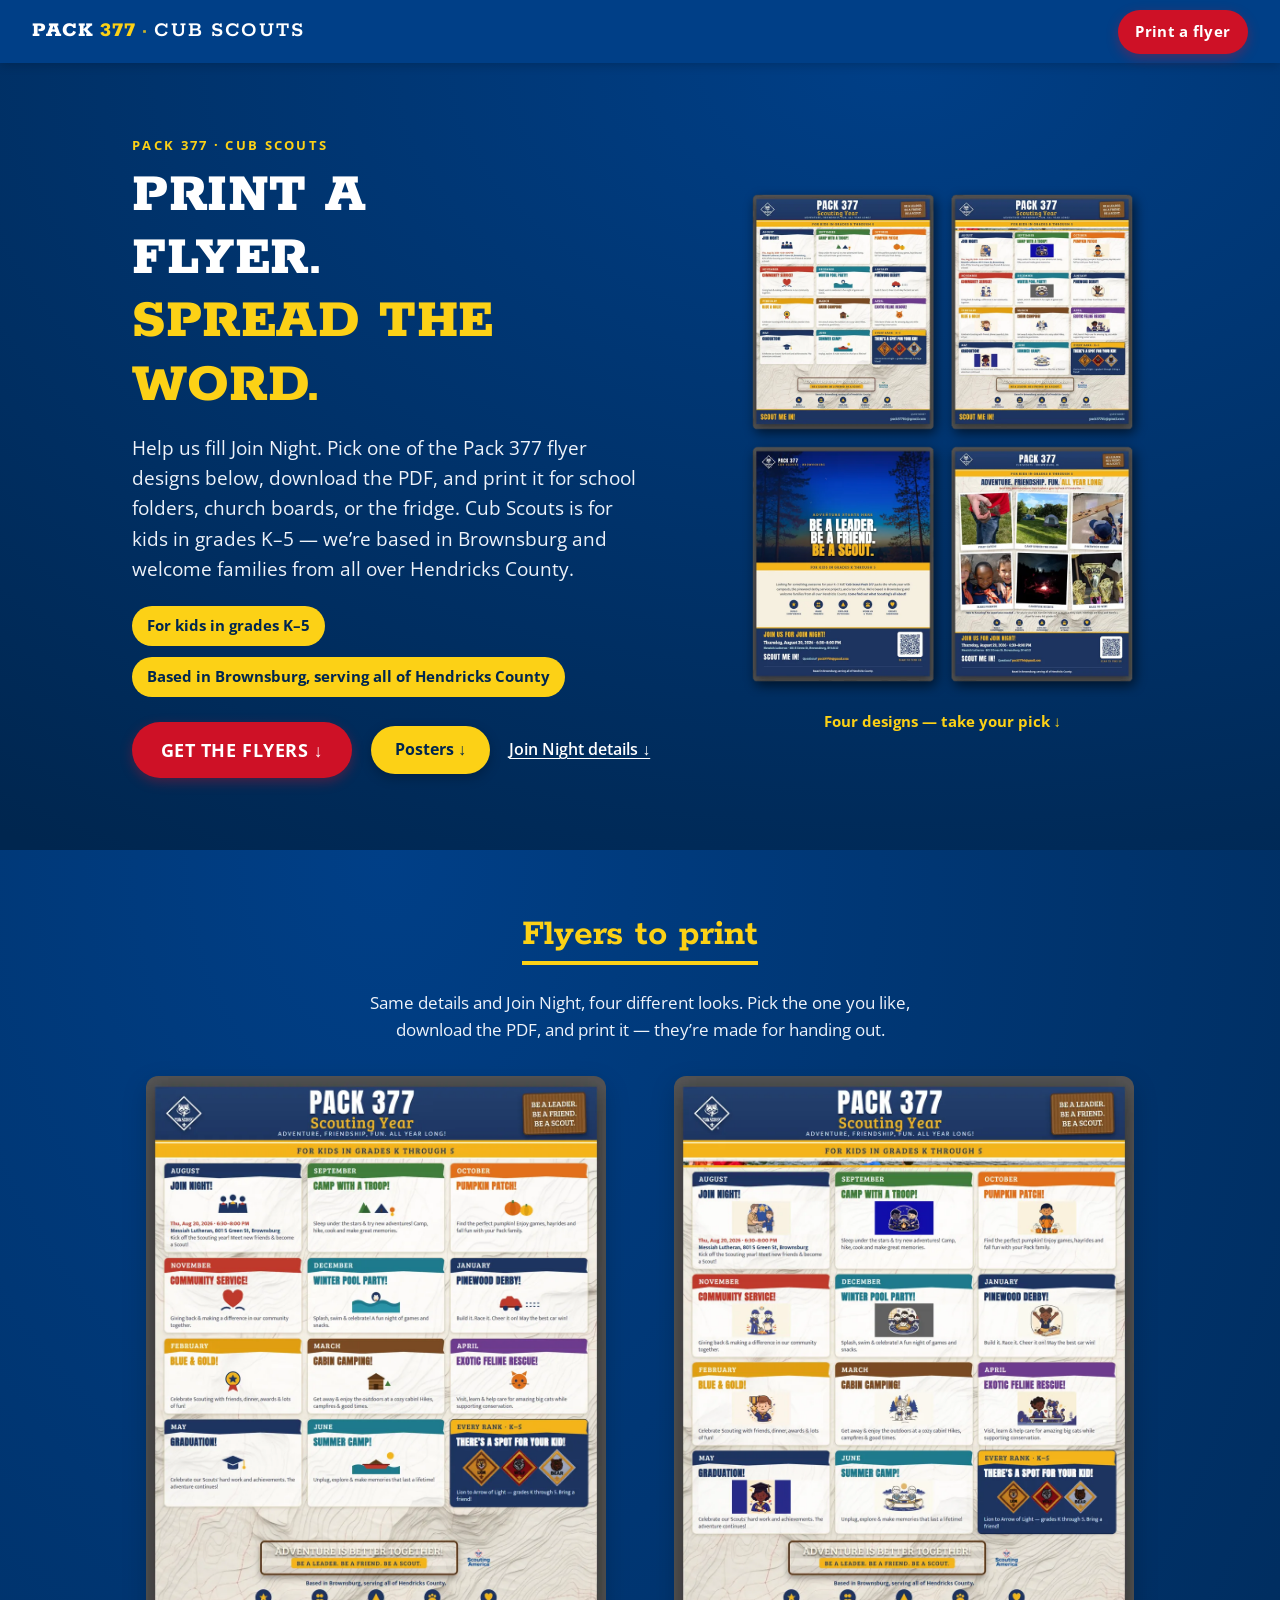
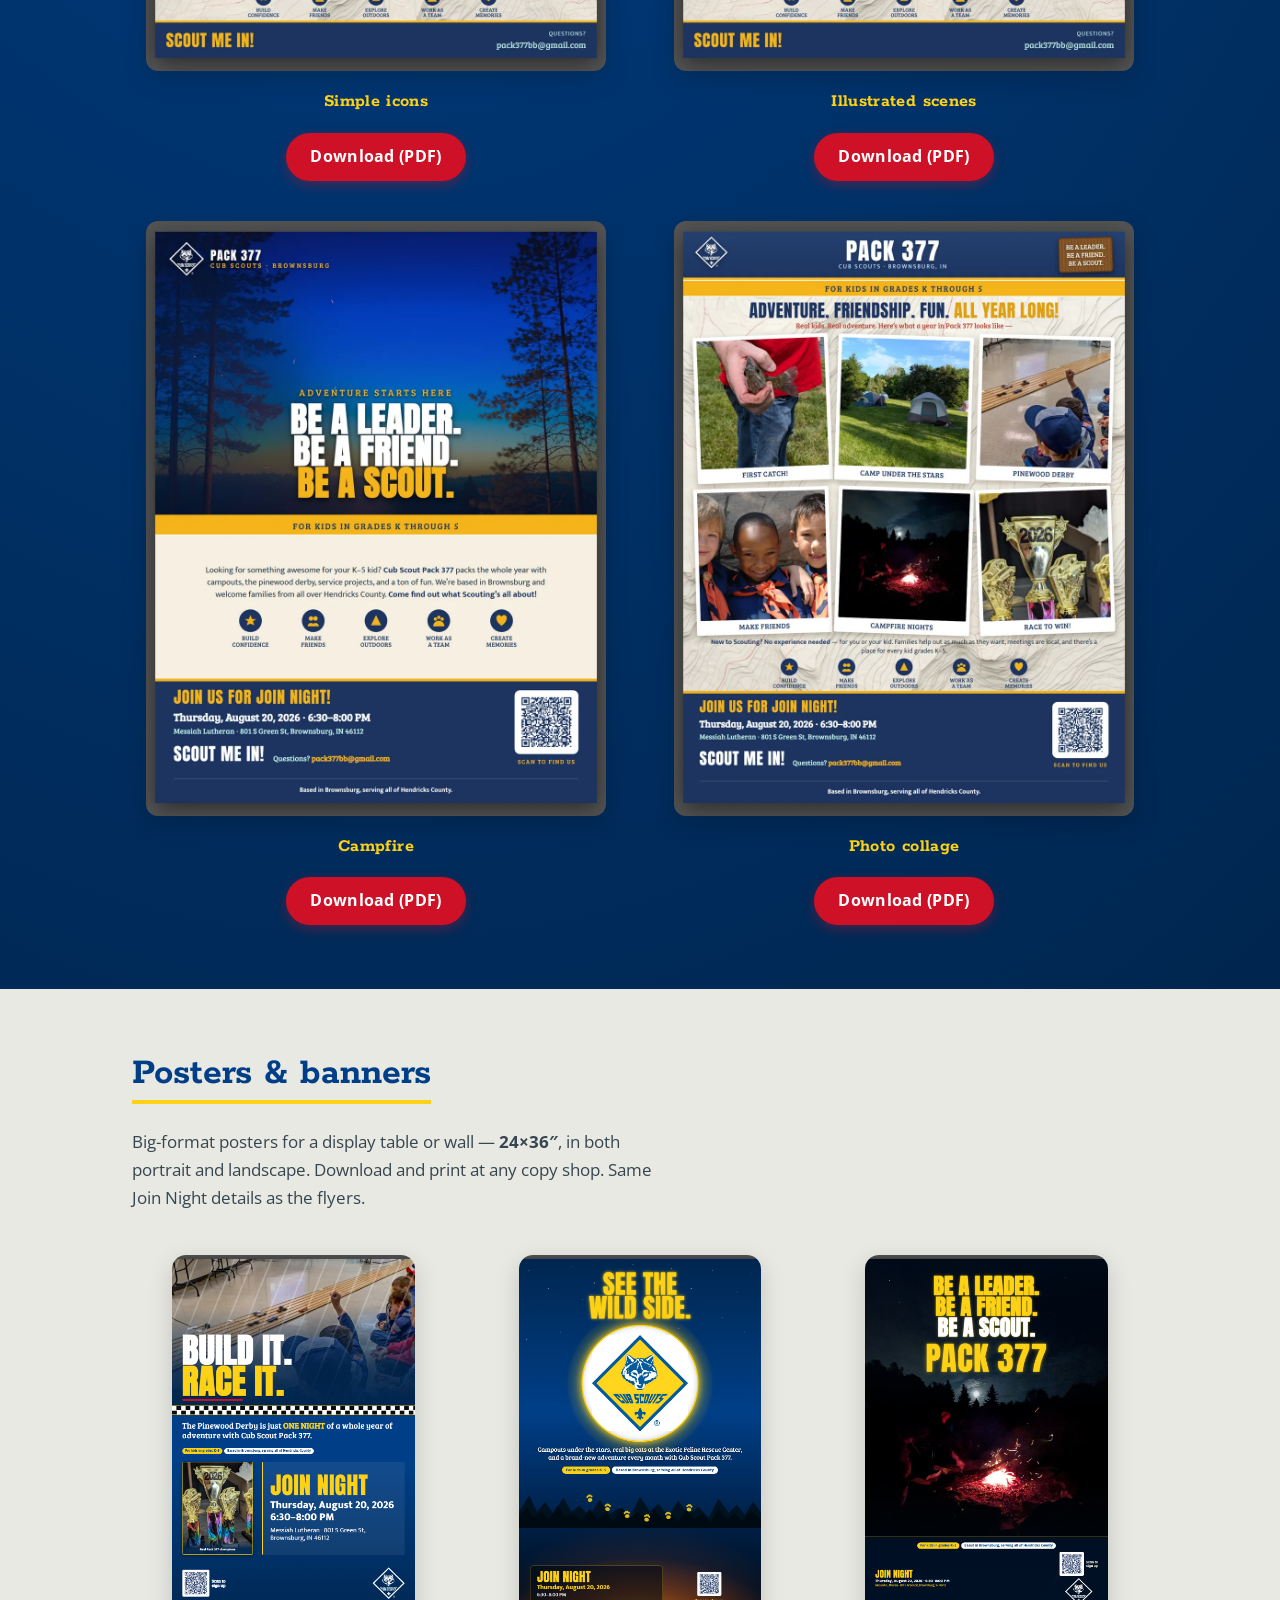
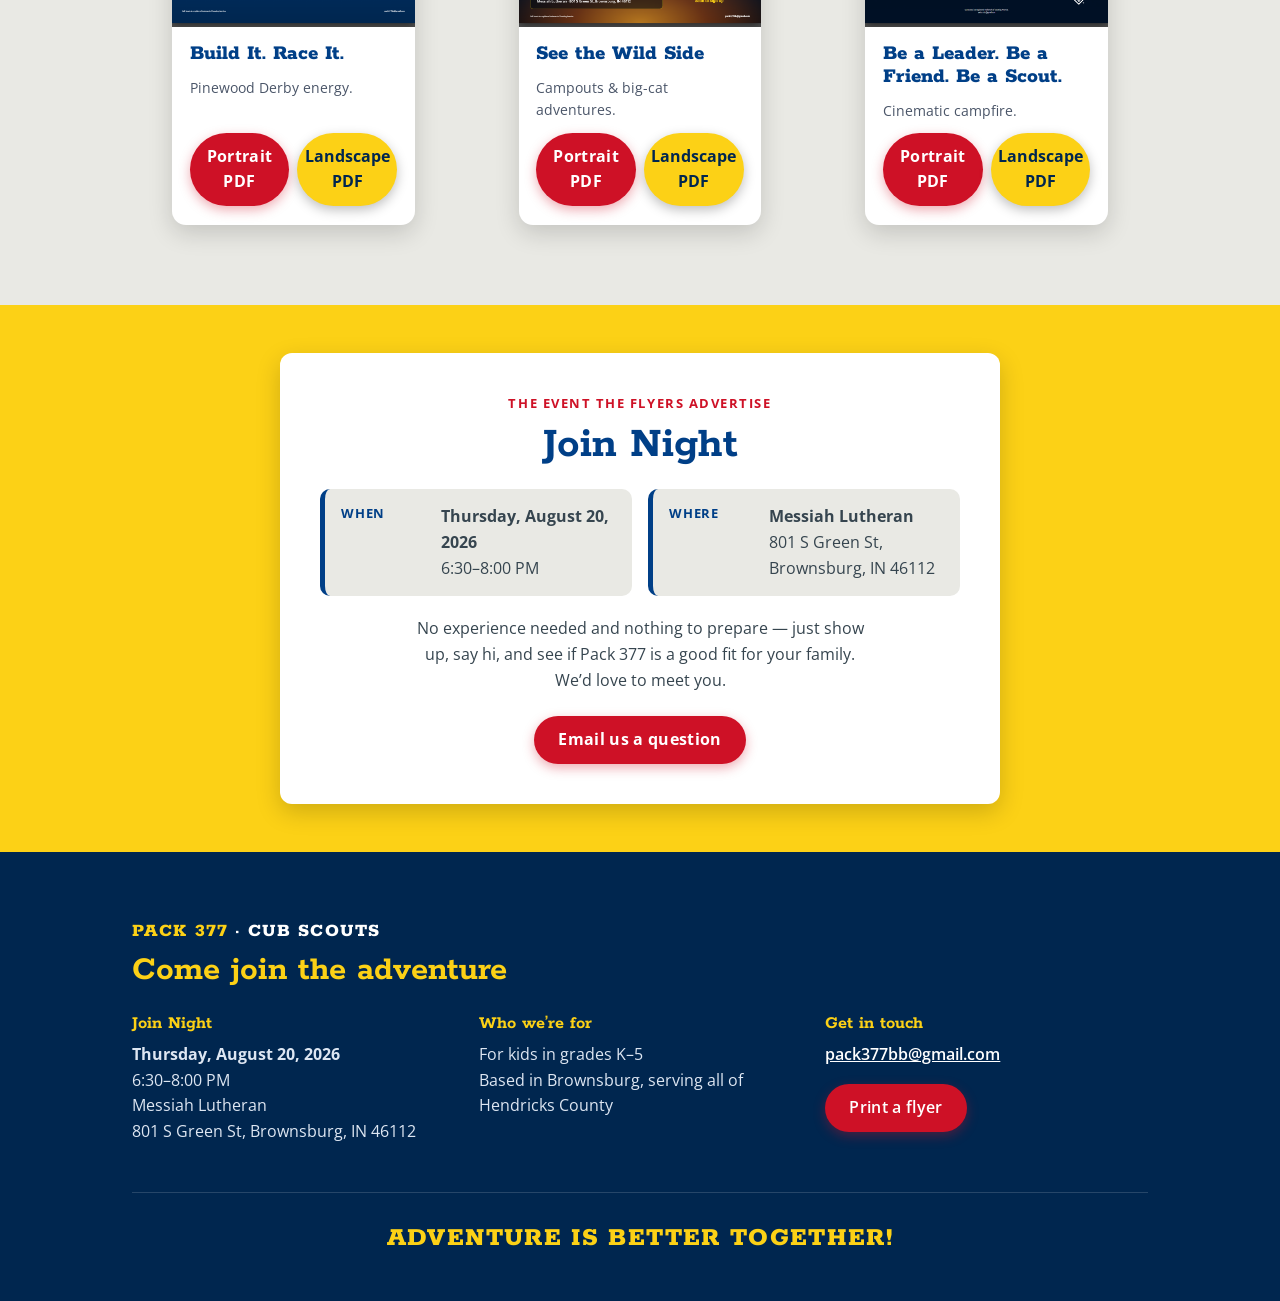
==== commit f03bbcf8: "Focus site on printouts; add posters page + Posters section - index.html: refocus on the printouts (" ====
--- a/index.html
+++ b/index.html
@@ -3,22 +3,22 @@
 <head>
   <meta charset="utf-8">
   <meta name="viewport" content="width=device-width, initial-scale=1">
-  <title>Cub Scout Pack 377 — Brownsburg, Indiana | Join Night Aug 20, 2026</title>
-  <meta name="description" content="Cub Scout Pack 377 is for kids in grades K–5, based in Brownsburg and serving all of Hendricks County, Indiana. A whole year of campouts, the pinewood derby, and fun. Join Night: Thursday, August 20, 2026, 6:30–8:00 PM at Messiah Lutheran, Brownsburg.">
+  <title>Cub Scout Pack 377 — Brownsburg, Indiana | Print a Flyer · Join Night Aug 20, 2026</title>
+  <meta name="description" content="Print a Cub Scout Pack 377 recruiting flyer. For kids in grades K–5, based in Brownsburg and serving all of Hendricks County, Indiana. Pick a design, download the PDF, and print it. Join Night: Thursday, August 20, 2026, 6:30–8:00 PM at Messiah Lutheran, Brownsburg.">
   <meta name="theme-color" content="#003F87">
 
   <!-- Open Graph -->
   <meta property="og:type" content="website">
-  <meta property="og:title" content="Cub Scout Pack 377 — Brownsburg, Indiana">
-  <meta property="og:description" content="For kids in grades K–5. Based in Brownsburg, serving all of Hendricks County. Join us at Join Night — Thursday, August 20, 2026, 6:30–8:00 PM at Messiah Lutheran.">
-  <meta property="og:image" content="assets/flyer-scouting-year.png?v=3">
+  <meta property="og:title" content="Cub Scout Pack 377 — Print a Flyer">
+  <meta property="og:description" content="Pick a Pack 377 flyer design and print it. For kids in grades K–5. Based in Brownsburg, serving all of Hendricks County. Join Night — Thursday, August 20, 2026, 6:30–8:00 PM at Messiah Lutheran.">
+  <meta property="og:image" content="assets/flyer-scouting-year.png?v=4">
   <meta property="og:image:alt" content="Pack 377 Scouting Year flyer showing a full year of Cub Scout adventures for kids in grades K–5.">
 
   <link rel="preconnect" href="https://fonts.googleapis.com">
   <link rel="preconnect" href="https://fonts.gstatic.com" crossorigin>
   <link href="https://fonts.googleapis.com/css2?family=Rokkitt:wght@400;600;700;800&family=Open+Sans:wght@400;600;700&display=swap" rel="stylesheet">
 
-  <link rel="stylesheet" href="assets/styles.css?v=3">
+  <link rel="stylesheet" href="assets/styles.css?v=4">
 </head>
 <body>
   <a class="skip" href="#main">Skip to content</a>
@@ -29,51 +29,176 @@
       <span class="lk-dot" aria-hidden="true">·</span>
       <span class="lk-cub">CUB SCOUTS</span>
     </a>
-    <a class="btn btn-cta header-cta" href="#join">Join Night</a>
+    <a class="btn btn-cta header-cta" href="#flyer">Print a flyer</a>
   </header>
 
   <main id="main">
 
-    <!-- (2) HERO -->
+    <!-- (1) HERO -->
     <section id="top" class="hero" aria-labelledby="hero-h">
       <div class="hero-inner">
         <div class="hero-copy">
           <p class="eyebrow">Pack 377 &middot; Cub Scouts</p>
-          <h1 id="hero-h">BE A LEADER.<br>BE A FRIEND.<br><span class="gold">BE A SCOUT.</span></h1>
-          <p class="lede">Looking for something awesome for your K&ndash;5 kid? Cub Scout Pack 377 packs
-            the whole year with campouts, the pinewood derby, service projects, and a ton of fun.
-            We&rsquo;re based in Brownsburg and welcome families from all over Hendricks County.
-            Come find out what Scouting&rsquo;s all about!</p>
+          <h1 id="hero-h">PRINT A<br>FLYER.<br><span class="gold">SPREAD THE WORD.</span></h1>
+          <p class="lede">Help us fill Join Night. Pick one of the Pack 377 flyer designs below,
+            download the PDF, and print it for school folders, church boards, or the fridge.
+            Cub Scouts is for kids in grades K&ndash;5 &mdash; we&rsquo;re based in Brownsburg and
+            welcome families from all over Hendricks County.</p>
           <ul class="facts">
             <li class="fact">For kids in grades K&ndash;5</li>
             <li class="fact">Based in Brownsburg, serving all of Hendricks County</li>
           </ul>
           <div class="hero-actions">
-            <a class="btn btn-cta" href="#join">SCOUT ME IN!</a>
-            <a class="btn btn-gold" href="#flyer">Print a flyer &darr;</a>
-            <a class="link-quiet" href="#year">See the year &darr;</a>
+            <a class="btn btn-cta" href="#flyer">Get the flyers &darr;</a>
+            <a class="btn btn-gold" href="#posters">Posters &darr;</a>
+            <a class="link-quiet" href="#join">Join Night details &darr;</a>
           </div>
         </div>
 
         <figure class="hero-flyer hero-montage">
           <a href="#flyer" aria-label="See and print our four flyer designs">
             <picture>
-              <source srcset="assets/flyer-montage.webp?v=3" type="image/webp">
-              <img src="assets/flyer-montage.jpg?v=3"
+              <source srcset="assets/flyer-montage.webp?v=4" type="image/webp">
+              <img src="assets/flyer-montage.jpg?v=4"
                    width="1046" height="1316"
                    loading="eager" decoding="async"
                    alt="Four different Pack 377 recruiting flyer designs shown together — a simple-icon year calendar, an illustrated-scenes version, a campfire design, and a real-photo collage. Pick and print one in the flyer designs section below.">
             </picture>
           </a>
-          <figcaption>Four flyer designs &mdash; take your pick &darr;</figcaption>
+          <figcaption>Four designs &mdash; take your pick &darr;</figcaption>
         </figure>
+      </div>
+    </section>
+
+    <!-- (2) FLYER SHOWCASE — the point of the site -->
+    <section id="flyer" class="band band-blue" aria-labelledby="flyer-h">
+      <div class="wrap flyer-wrap">
+        <h2 id="flyer-h" class="section-h on-blue">Flyers to print</h2>
+        <p class="band-lede on-blue">Same details and Join Night, four different looks. Pick the one
+          you like, download the PDF, and print it &mdash; they&rsquo;re made for handing out.</p>
+        <div class="flyer-gallery">
+
+          <figure class="flyer-card">
+            <picture>
+              <source srcset="assets/flyer-scouting-year-web.webp?v=4" type="image/webp">
+              <img src="assets/flyer-scouting-year-web.png?v=4"
+                   width="1700" height="2200"
+                   loading="lazy" decoding="async"
+                   alt="Pack 377 'Scouting Year' flyer, simple-icon style. Cub Scouts for kids in grades K–5, based in Brownsburg and serving all of Hendricks County, Indiana. The flyer lists the year of activities month by month — Join Night, camping, pumpkin patch, community service, winter pool party, pinewood derby, Blue & Gold, cabin camping, the Exotic Feline Rescue Center, graduation, and summer camp — and gives the Join Night details: Thursday, August 20, 2026, 6:30 to 8:00 PM at Messiah Lutheran, 801 S Green St, Brownsburg.">
+            </picture>
+            <figcaption>Simple icons</figcaption>
+            <a class="btn btn-cta" href="flyers/pack-377-scouting-year-2026.pdf?v=4" download>Download (PDF)</a>
+          </figure>
+
+          <figure class="flyer-card">
+            <picture>
+              <source srcset="assets/flyer-scouting-year-hero-web.webp?v=4" type="image/webp">
+              <img src="assets/flyer-scouting-year-hero-web.jpg?v=4"
+                   width="1700" height="2200"
+                   loading="lazy" decoding="async"
+                   alt="Pack 377 'Scouting Year' flyer, illustrated style. The same full year of Cub Scout adventures for kids in grades K–5, based in Brownsburg and serving all of Hendricks County, Indiana, with a hand-drawn illustrated scene for each month and a photo of Pack 377 Scouts at camp. Join Night is Thursday, August 20, 2026, 6:30 to 8:00 PM at Messiah Lutheran, 801 S Green St, Brownsburg.">
+            </picture>
+            <figcaption>Illustrated scenes</figcaption>
+            <a class="btn btn-cta" href="flyers/pack-377-scouting-year-hero-2026.pdf?v=4" download>Download (PDF)</a>
+          </figure>
+
+          <figure class="flyer-card">
+            <picture>
+              <source srcset="assets/flyer-campfire-hero-web.webp?v=4" type="image/webp">
+              <img src="assets/flyer-campfire-hero-web.jpg?v=4"
+                   width="1700" height="2200"
+                   loading="lazy" decoding="async"
+                   alt="Pack 377 recruiting flyer, campfire style. A dusk forest scene under the headline 'Be a leader. Be a friend. Be a scout.' Cub Scouts for kids in grades K–5, based in Brownsburg and serving all of Hendricks County, Indiana. Join Night is Thursday, August 20, 2026, 6:30 to 8:00 PM at Messiah Lutheran, 801 S Green St, Brownsburg.">
+            </picture>
+            <figcaption>Campfire</figcaption>
+            <a class="btn btn-cta" href="flyers/pack-377-campfire-hero-2026.pdf?v=4" download>Download (PDF)</a>
+          </figure>
+
+          <figure class="flyer-card">
+            <picture>
+              <source srcset="assets/flyer-adventure-collage-web.webp?v=4" type="image/webp">
+              <img src="assets/flyer-adventure-collage-web.jpg?v=4"
+                   width="1700" height="2200"
+                   loading="lazy" decoding="async"
+                   alt="Pack 377 recruiting flyer, photo-collage style. A grid of real photos — a Scout's fresh catch, camping under the stars, the pinewood derby, making friends, and a campfire — under 'Adventure. Friendship. Fun. All year long!' Cub Scouts for kids in grades K–5, based in Brownsburg and serving all of Hendricks County, Indiana. Join Night is Thursday, August 20, 2026, 6:30 to 8:00 PM at Messiah Lutheran, 801 S Green St, Brownsburg.">
+            </picture>
+            <figcaption>Photo collage</figcaption>
+            <a class="btn btn-cta" href="flyers/pack-377-adventure-collage-2026.pdf?v=4" download>Download (PDF)</a>
+          </figure>
+
+        </div>
+      </div>
+    </section>
+
+<!-- (2b) POSTERS & BANNERS -->
+    <style>
+      .poster-gallery { display: grid; grid-template-columns: repeat(3, 1fr); gap: 1.5rem; margin-top: 1.75rem; }
+      @media (max-width: 820px){ .poster-gallery { grid-template-columns: 1fr; max-width: 26rem; margin-left:auto; margin-right:auto; } }
+      .poster-card { background:#fff; border-radius:14px; overflow:hidden; box-shadow:0 8px 24px rgba(0,0,0,.16); display:flex; flex-direction:column; }
+      .poster-card > img { width:100%; height:auto; display:block; background:#00264f; }
+      .poster-card .pc-body { padding:1rem 1.1rem 1.2rem; display:flex; flex-direction:column; gap:.7rem; flex:1; }
+      .poster-card h3 { font-family:'Rokkitt',Georgia,serif; font-weight:800; color:#003F87; font-size:1.35rem; line-height:1.05; margin:0; }
+      .poster-card .pc-note { font-size:.85rem; color:#4a5568; margin:0; }
+      .poster-card .pc-dl { display:flex; gap:.5rem; margin-top:auto; }
+      .poster-card .pc-dl .btn { flex:1 1 0; text-align:center; padding-left:.4rem; padding-right:.4rem; }
+    </style>
+    <section id="posters" class="band band-light" aria-labelledby="posters-h">
+      <div class="wrap">
+        <h2 id="posters-h" class="section-h">Posters &amp; banners</h2>
+        <p class="band-lede">Big-format posters for a display table or wall &mdash; <strong>24&times;36&Prime;</strong>, in
+          both portrait and landscape. Download and print at any copy shop. Same Join Night details as the flyers.</p>
+        <div class="poster-gallery">
+
+          <figure class="poster-card">
+            <img src="assets/poster-derby-portrait.png" width="922" height="1382"
+                 loading="lazy" decoding="async"
+                 alt="Pack 377 'Build It. Race It.' Pinewood Derby poster. Cub Scouts for kids in grades K–5, based in Brownsburg and serving all of Hendricks County, Indiana. Join Night is Thursday, August 20, 2026, 6:30 to 8:00 PM at Messiah Lutheran, 801 S Green St, Brownsburg.">
+            <div class="pc-body">
+              <h3>Build It. Race It.</h3>
+              <p class="pc-note">Pinewood Derby energy.</p>
+              <div class="pc-dl">
+                <a class="btn btn-cta" href="posters/pack-377-derby-portrait.pdf" download>Portrait PDF</a>
+                <a class="btn btn-gold" href="posters/pack-377-derby-landscape.pdf" download>Landscape PDF</a>
+              </div>
+            </div>
+          </figure>
+
+          <figure class="poster-card">
+            <img src="assets/poster-wild-side-portrait.png" width="922" height="1382"
+                 loading="lazy" decoding="async"
+                 alt="Pack 377 'See the Wild Side' poster with the Cub Scouts emblem on a starry night. Cub Scouts for kids in grades K–5, based in Brownsburg and serving all of Hendricks County, Indiana. Join Night is Thursday, August 20, 2026, 6:30 to 8:00 PM at Messiah Lutheran, 801 S Green St, Brownsburg.">
+            <div class="pc-body">
+              <h3>See the Wild Side</h3>
+              <p class="pc-note">Campouts &amp; big-cat adventures.</p>
+              <div class="pc-dl">
+                <a class="btn btn-cta" href="posters/pack-377-wild-side-portrait.pdf" download>Portrait PDF</a>
+                <a class="btn btn-gold" href="posters/pack-377-wild-side-landscape.pdf" download>Landscape PDF</a>
+              </div>
+            </div>
+          </figure>
+
+          <figure class="poster-card">
+            <img src="assets/poster-campfire-portrait.png" width="922" height="1382"
+                 loading="lazy" decoding="async"
+                 alt="Pack 377 'Be a Leader. Be a Friend. Be a Scout.' campfire poster. Cub Scouts for kids in grades K–5, based in Brownsburg and serving all of Hendricks County, Indiana. Join Night is Thursday, August 20, 2026, 6:30 to 8:00 PM at Messiah Lutheran, 801 S Green St, Brownsburg.">
+            <div class="pc-body">
+              <h3>Be a Leader. Be a Friend. Be a Scout.</h3>
+              <p class="pc-note">Cinematic campfire.</p>
+              <div class="pc-dl">
+                <a class="btn btn-cta" href="posters/pack-377-campfire-portrait.pdf" download>Portrait PDF</a>
+                <a class="btn btn-gold" href="posters/pack-377-campfire-landscape.pdf" download>Landscape PDF</a>
+              </div>
+            </div>
+          </figure>
+
+        </div>
       </div>
     </section>
 
     <!-- (3) JOIN NIGHT CALL-OUT -->
     <section id="join" class="join" aria-labelledby="join-h">
       <div class="join-card">
-        <p class="join-kicker">Come meet us &mdash; bring a friend, bring a parent</p>
+        <p class="join-kicker">The event the flyers advertise</p>
         <h2 id="join-h">Join Night</h2>
         <dl class="join-details">
           <div class="join-row">
@@ -90,167 +215,9 @@
         <a class="btn btn-cta" href="mailto:pack377bb@gmail.com?subject=Pack%20377%20Join%20Night">Email us a question</a>
       </div>
     </section>
-
-    <!-- (4) WHAT IS CUB SCOUTS -->
-    <section id="about" class="band band-light" aria-labelledby="about-h">
-      <div class="wrap">
-        <h2 id="about-h" class="section-h">What is Cub Scouts?</h2>
-        <p class="band-lede">Cub Scouts is the part of Scouting America made just for younger kids.
-          It&rsquo;s a year of hands-on adventure, real friendships, and growing confidence &mdash;
-          with families right alongside their Scouts the whole way.</p>
-        <p class="restate"><strong>For kids in grades K&ndash;5.</strong> Every grade has its own rank
-          to grow into:</p>
-        <ul class="ranks">
-          <li><span class="grade">Kindergarten</span><span class="rank">Lion</span></li>
-          <li><span class="grade">1st grade</span><span class="rank">Tiger</span></li>
-          <li><span class="grade">2nd grade</span><span class="rank">Wolf</span></li>
-          <li><span class="grade">3rd grade</span><span class="rank">Bear</span></li>
-          <li><span class="grade">4th grade</span><span class="rank">Webelos</span></li>
-          <li><span class="grade">5th grade</span><span class="rank">Arrow of Light</span></li>
-        </ul>
-      </div>
-    </section>
-
-    <!-- (5) FIVE PILLARS -->
-    <section class="band band-blue" aria-labelledby="pillars-h">
-      <div class="wrap">
-        <h2 id="pillars-h" class="section-h on-blue">Why families love it</h2>
-        <ul class="pillars">
-          <li class="pillar"><span class="pillar-icon" aria-hidden="true">&#9650;</span>Build Confidence</li>
-          <li class="pillar"><span class="pillar-icon" aria-hidden="true">&#9733;</span>Make Friends</li>
-          <li class="pillar"><span class="pillar-icon" aria-hidden="true">&#9968;</span>Explore Outdoors</li>
-          <li class="pillar"><span class="pillar-icon" aria-hidden="true">&#9784;</span>Work as a Team</li>
-          <li class="pillar"><span class="pillar-icon" aria-hidden="true">&#9728;</span>Create Memories</li>
-        </ul>
-      </div>
-    </section>
-
-    <!-- (6) YEAR OF ADVENTURE -->
-    <section id="year" class="band band-light" aria-labelledby="year-h">
-      <div class="wrap">
-        <h2 id="year-h" class="section-h">A Year of Adventure</h2>
-        <p class="band-lede">Here&rsquo;s a taste of what a year in Pack 377 looks like.</p>
-        <ol class="months" role="list">
-          <li class="month m1"><span class="m-name">August</span><span class="m-act">Join Night</span></li>
-          <li class="month m2"><span class="m-name">September</span><span class="m-act">Camp with a Troop</span></li>
-          <li class="month m3"><span class="m-name">October</span><span class="m-act">Pumpkin Patch</span></li>
-          <li class="month m4"><span class="m-name">November</span><span class="m-act">Community Service</span></li>
-          <li class="month m5"><span class="m-name">December</span><span class="m-act">Winter Pool Party</span></li>
-          <li class="month m6"><span class="m-name">January</span><span class="m-act">Pinewood Derby</span></li>
-          <li class="month m7"><span class="m-name">February</span><span class="m-act">Blue &amp; Gold</span></li>
-          <li class="month m8"><span class="m-name">March</span><span class="m-act">Cabin Camping</span></li>
-          <li class="month m9"><span class="m-name">April</span><span class="m-act">Exotic Feline Rescue Center</span></li>
-          <li class="month m10"><span class="m-name">May</span><span class="m-act">Graduation</span></li>
-          <li class="month m11"><span class="m-name">June</span><span class="m-act">Summer Camp</span></li>
-        </ol>
-        <p class="tagline">ADVENTURE. FRIENDSHIP. FUN. ALL YEAR LONG!</p>
-      </div>
-    </section>
-
-    <!-- (7) FLYER SHOWCASE -->
-    <section id="flyer" class="band band-blue" aria-labelledby="flyer-h">
-      <div class="wrap flyer-wrap">
-        <h2 id="flyer-h" class="section-h on-blue">Flyer designs</h2>
-        <p class="band-lede on-blue">A few takes on the Pack 377 story — same details and Join Night, different looks. Pick the one you like and print it.</p>
-        <div class="flyer-gallery">
-
-          <figure class="flyer-card">
-            <picture>
-              <source srcset="assets/flyer-scouting-year-web.webp?v=3" type="image/webp">
-              <img src="assets/flyer-scouting-year-web.png?v=3"
-                   width="1700" height="2200"
-                   loading="lazy" decoding="async"
-                   alt="Pack 377 'Scouting Year' flyer, simple-icon style. Cub Scouts for kids in grades K–5, based in Brownsburg and serving all of Hendricks County, Indiana. The flyer lists the year of activities month by month — Join Night, camping, pumpkin patch, community service, winter pool party, pinewood derby, Blue & Gold, cabin camping, the Exotic Feline Rescue Center, graduation, and summer camp — and gives the Join Night details: Thursday, August 20, 2026, 6:30 to 8:00 PM at Messiah Lutheran, 801 S Green St, Brownsburg.">
-            </picture>
-            <figcaption>Simple icons</figcaption>
-            <a class="btn btn-cta" href="flyers/pack-377-scouting-year-2026.pdf?v=3" download>Download (PDF)</a>
-          </figure>
-
-          <figure class="flyer-card">
-            <picture>
-              <source srcset="assets/flyer-scouting-year-hero-web.webp?v=3" type="image/webp">
-              <img src="assets/flyer-scouting-year-hero-web.jpg?v=3"
-                   width="1700" height="2200"
-                   loading="lazy" decoding="async"
-                   alt="Pack 377 'Scouting Year' flyer, illustrated style. The same full year of Cub Scout adventures for kids in grades K–5, based in Brownsburg and serving all of Hendricks County, Indiana, with a hand-drawn illustrated scene for each month and a photo of Pack 377 Scouts at camp. Join Night is Thursday, August 20, 2026, 6:30 to 8:00 PM at Messiah Lutheran, 801 S Green St, Brownsburg.">
-            </picture>
-            <figcaption>Illustrated scenes</figcaption>
-            <a class="btn btn-cta" href="flyers/pack-377-scouting-year-hero-2026.pdf?v=3" download>Download (PDF)</a>
-          </figure>
-
-          <figure class="flyer-card">
-            <picture>
-              <source srcset="assets/flyer-campfire-hero-web.webp?v=3" type="image/webp">
-              <img src="assets/flyer-campfire-hero-web.jpg?v=3"
-                   width="1700" height="2200"
-                   loading="lazy" decoding="async"
-                   alt="Pack 377 recruiting flyer, campfire style. A dusk forest scene under the headline 'Be a leader. Be a friend. Be a scout.' Cub Scouts for kids in grades K–5, based in Brownsburg and serving all of Hendricks County, Indiana. Join Night is Thursday, August 20, 2026, 6:30 to 8:00 PM at Messiah Lutheran, 801 S Green St, Brownsburg.">
-            </picture>
-            <figcaption>Campfire</figcaption>
-            <a class="btn btn-cta" href="flyers/pack-377-campfire-hero-2026.pdf?v=3" download>Download (PDF)</a>
-          </figure>
-
-          <figure class="flyer-card">
-            <picture>
-              <source srcset="assets/flyer-adventure-collage-web.webp?v=3" type="image/webp">
-              <img src="assets/flyer-adventure-collage-web.jpg?v=3"
-                   width="1700" height="2200"
-                   loading="lazy" decoding="async"
-                   alt="Pack 377 recruiting flyer, photo-collage style. A grid of real photos — a Scout's fresh catch, camping under the stars, the pinewood derby, making friends, and a campfire — under 'Adventure. Friendship. Fun. All year long!' Cub Scouts for kids in grades K–5, based in Brownsburg and serving all of Hendricks County, Indiana. Join Night is Thursday, August 20, 2026, 6:30 to 8:00 PM at Messiah Lutheran, 801 S Green St, Brownsburg.">
-            </picture>
-            <figcaption>Photo collage</figcaption>
-            <a class="btn btn-cta" href="flyers/pack-377-adventure-collage-2026.pdf?v=3" download>Download (PDF)</a>
-          </figure>
-
-        </div>
-      </div>
-    </section>
-
-    <!-- (8) FAQ -->
-    <section id="faq" class="band band-light" aria-labelledby="faq-h">
-      <div class="wrap faq-wrap">
-        <h2 id="faq-h" class="section-h">Questions from parents</h2>
-
-        <details>
-          <summary>How do we get started?</summary>
-          <p>Easy &mdash; come to Join Night on Thursday, August 20, 2026, 6:30&ndash;8:00 PM at
-            Messiah Lutheran, 801 S Green St, Brownsburg. Meet the families, ask your questions,
-            and sign up right there. Can&rsquo;t make it? Email us anytime at
-            <a href="mailto:pack377bb@gmail.com">pack377bb@gmail.com</a>.</p>
-        </details>
-
-        <details>
-          <summary>Does my child need any experience?</summary>
-          <p>Not at all. Every Scout starts somewhere, and most kids are brand new when they join.
-            We&rsquo;ll help you and your child find their footing from day one.</p>
-        </details>
-
-        <details>
-          <summary>Do we have to go camping?</summary>
-          <p>Camping is one of the best parts of the year, but you go at your family&rsquo;s pace.
-            There&rsquo;s plenty of fun close to home &mdash; the pinewood derby, service projects,
-            and pack events &mdash; alongside the outdoor adventures.</p>
-        </details>
-
-        <details>
-          <summary>How much time does it take?</summary>
-          <p>Pack 377 plans activities across the whole year so families can pick what fits their
-            schedule. Come to what you can &mdash; we&rsquo;re a family-first pack and we get that
-            life is busy.</p>
-        </details>
-
-        <details>
-          <summary>Who runs the pack?</summary>
-          <p>Pack 377 is led by volunteer parents and family members, just like you. It runs because
-            families pitch in together &mdash; and there&rsquo;s a place for every grown-up who wants
-            to help. Questions? Reach us at
-            <a href="mailto:pack377bb@gmail.com">pack377bb@gmail.com</a>.</p>
-        </details>
-      </div>
-    </section>
   </main>
 
-  <!-- (9) FOOTER -->
+  <!-- (4) FOOTER -->
   <footer class="site-footer" aria-labelledby="footer-h">
     <div class="wrap">
       <p class="footer-lockup"><span class="gold">PACK 377</span> &middot; CUB SCOUTS</p>
@@ -272,7 +239,7 @@
         <div class="footer-block">
           <h3>Get in touch</h3>
           <p><a href="mailto:pack377bb@gmail.com">pack377bb@gmail.com</a></p>
-          <a class="btn btn-cta" href="#join">SCOUT ME IN!</a>
+          <a class="btn btn-cta" href="#flyer">Print a flyer</a>
         </div>
       </div>
 
